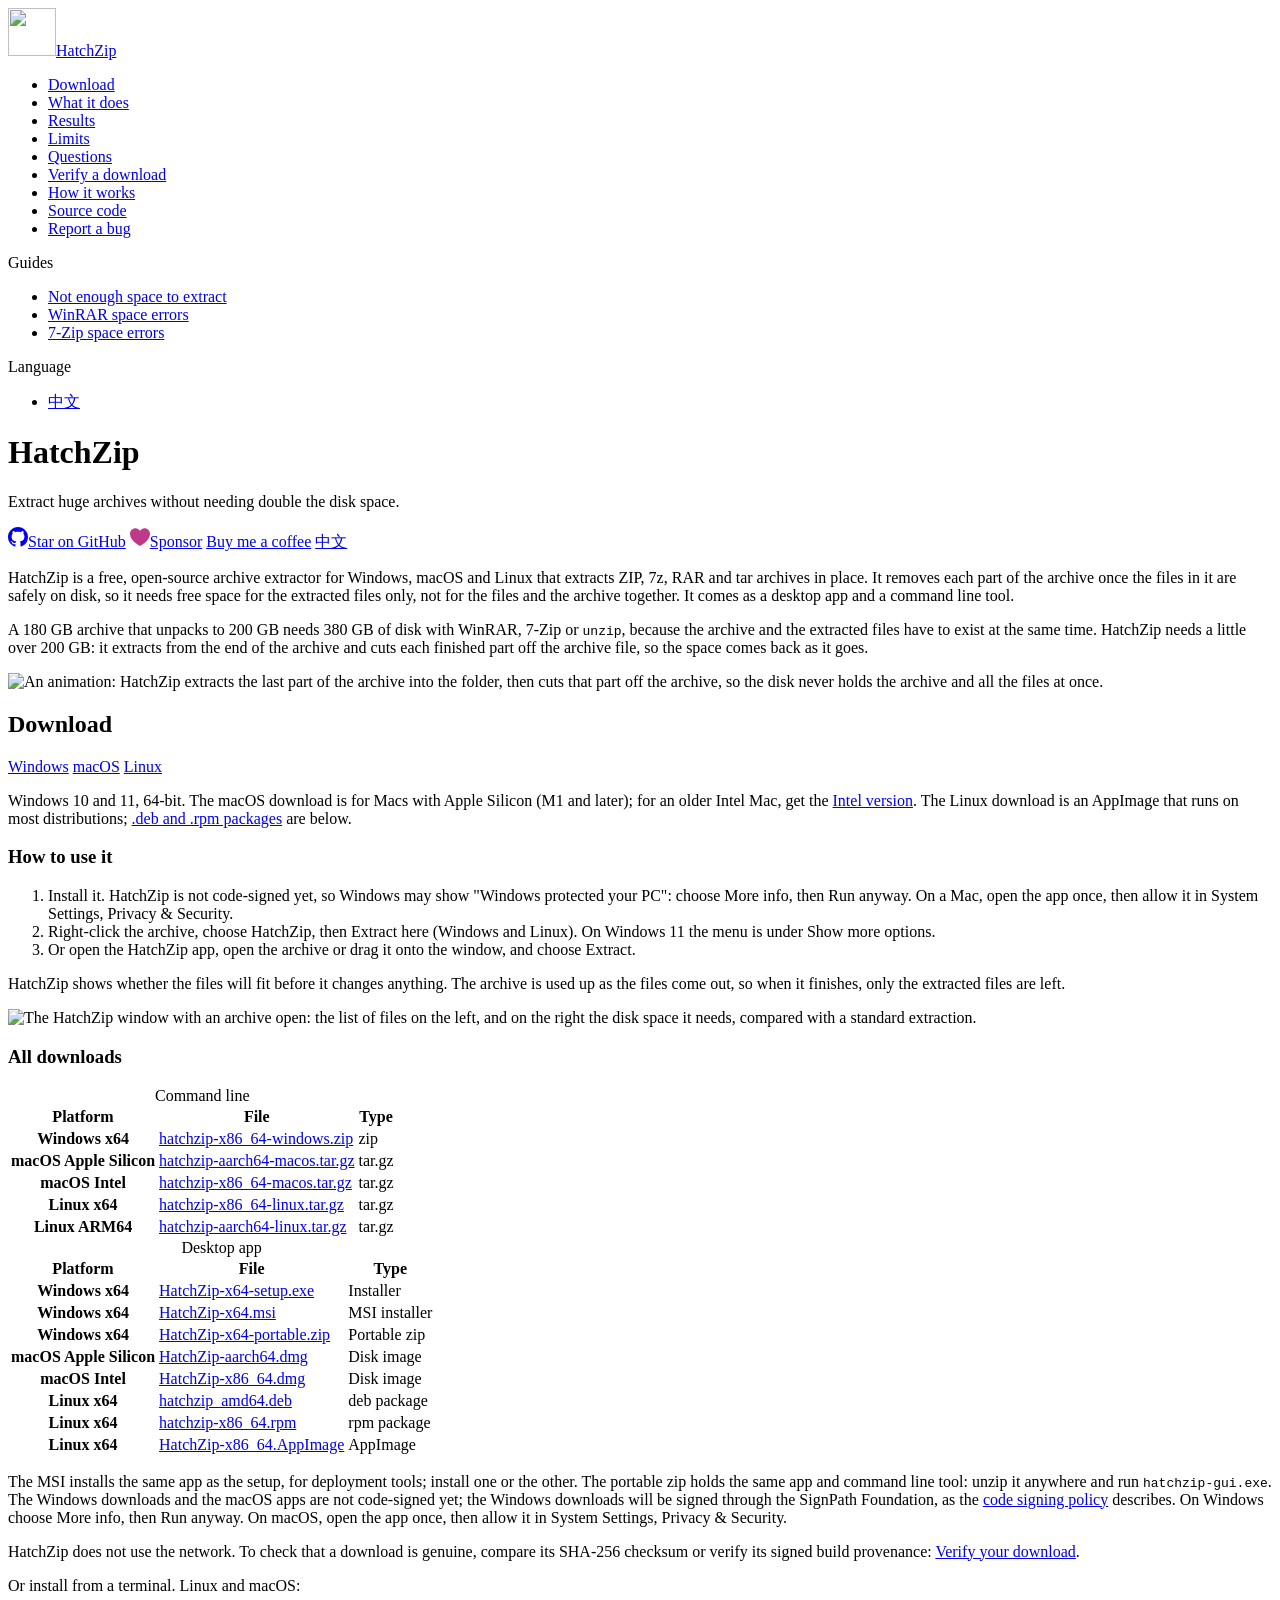
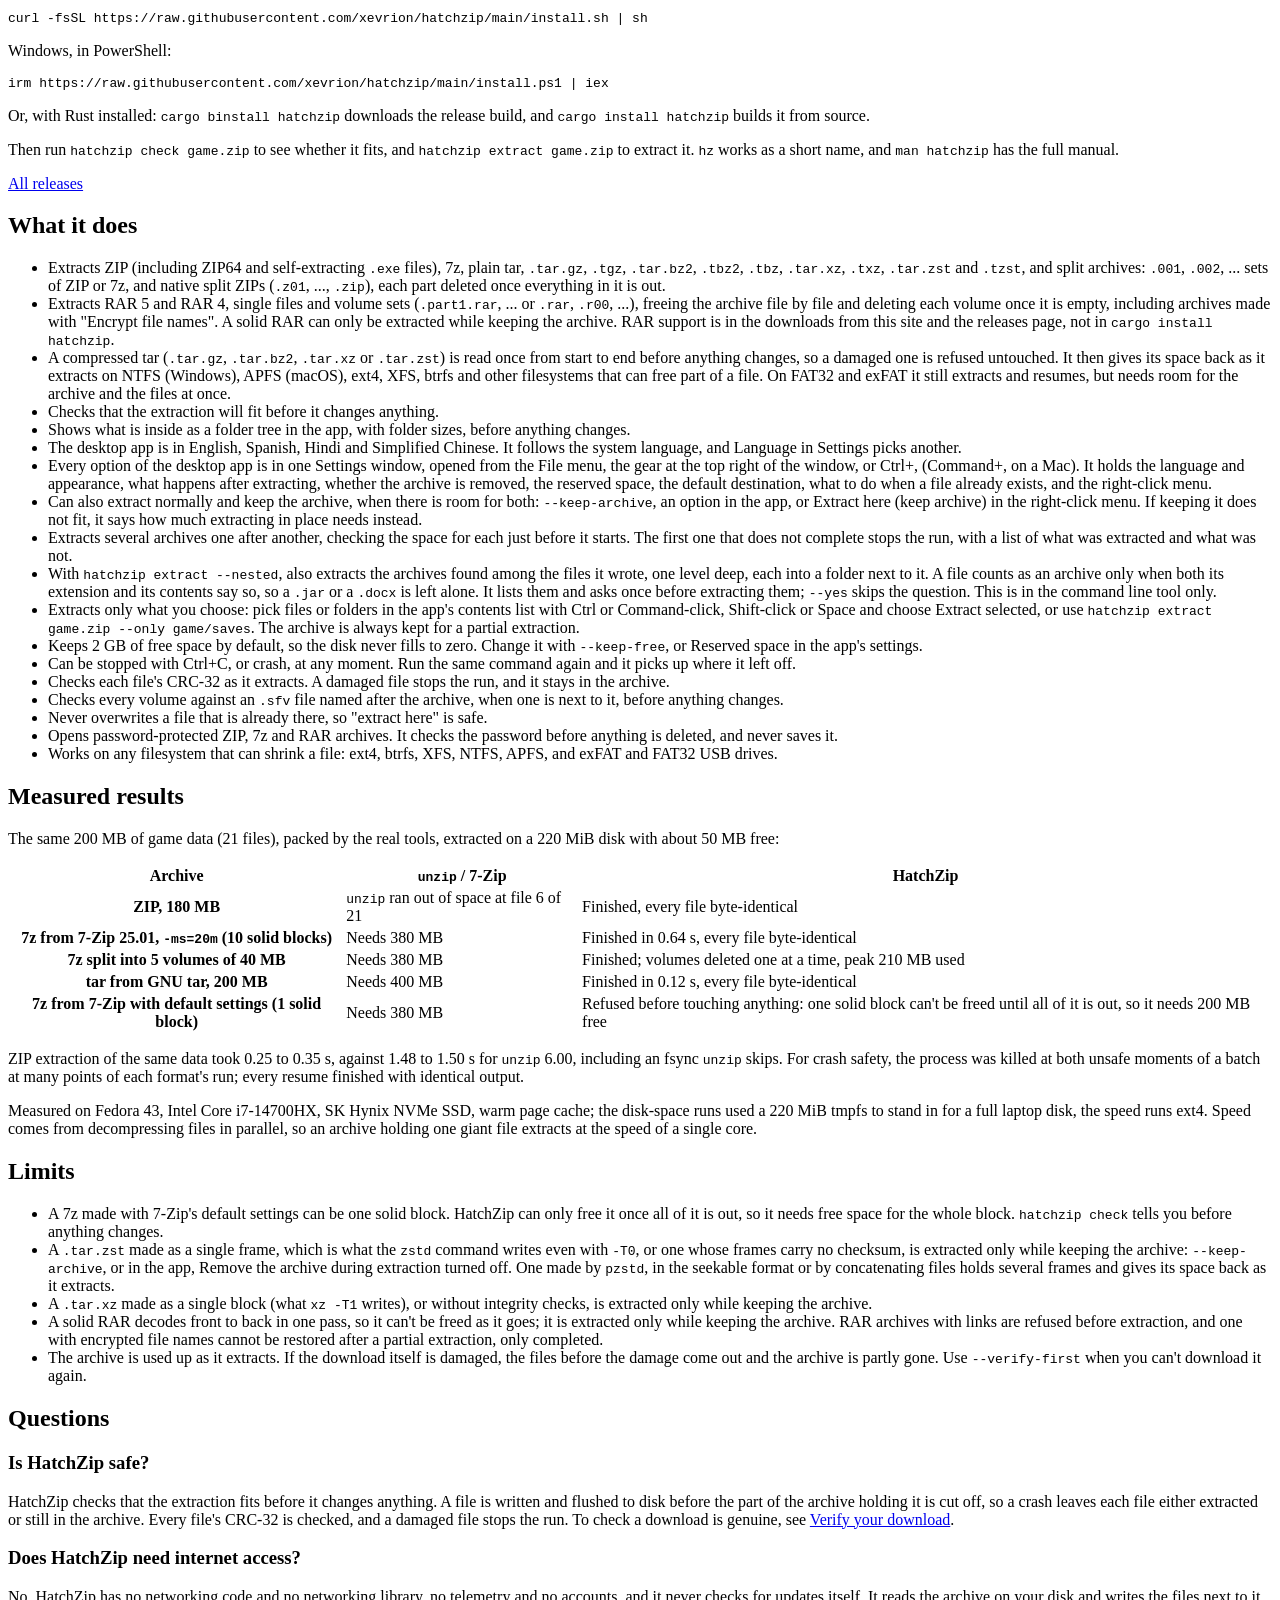
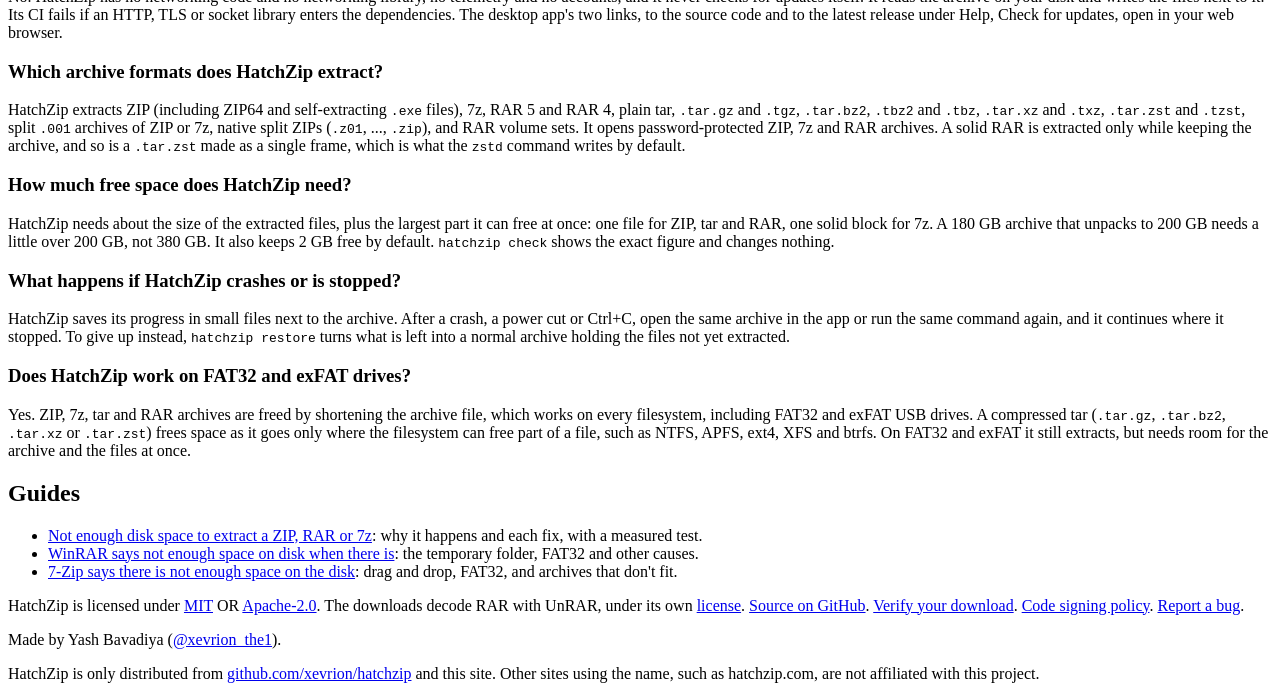
==== site/index.html @ 4d92c3b4 "Merge remote-tracking branch 'origin/main' into docs/site-0.1.11 # Conflicts: #	site/llms.txt #	site" ====
<!doctype html>
<html lang="en">
<head>
<meta charset="utf-8">
<meta name="viewport" content="width=device-width, initial-scale=1">
<meta http-equiv="Content-Security-Policy" content="default-src 'none'; script-src https://static.cloudflareinsights.com https://cloud.umami.is; connect-src https://cloudflareinsights.com https://cloud.umami.is https://gateway.umami.is https://api-gateway.umami.dev; style-src 'self'; img-src 'self'; base-uri 'none'; form-action 'none'">
<meta name="referrer" content="no-referrer">
<meta name="color-scheme" content="light dark">
<title>HatchZip: extract archives without double the disk space</title>
<meta name="description" content="HatchZip is a free, open-source extractor for ZIP, 7z, RAR and tar that works in place, so it needs free space for the files only, not the archive too.">
<link rel="canonical" href="https://hatchzip.dev/">
<link rel="alternate" hreflang="en" href="https://hatchzip.dev/">
<link rel="alternate" hreflang="zh-Hans" href="https://hatchzip.dev/zh.html">
<link rel="alternate" hreflang="x-default" href="https://hatchzip.dev/">
<link rel="me" href="https://github.com/xevrion">
<link rel="me" href="https://x.com/xevrion_the1">
<meta property="og:url" content="https://hatchzip.dev/">
<meta property="og:type" content="website">
<meta property="og:site_name" content="HatchZip">
<meta property="og:title" content="HatchZip: extract archives without double the disk space">
<meta property="og:description" content="A free, open-source archive extractor for Windows, macOS and Linux that extracts in place, so it needs free space for the files only.">
<meta property="og:image" content="https://hatchzip.dev/img/og.png">
<meta property="og:image:width" content="1200">
<meta property="og:image:height" content="630">
<meta property="og:image:alt" content="HatchZip: extract huge archives without double the disk space.">
<meta name="twitter:card" content="summary_large_image">
<link rel="alternate" type="text/plain" href="llms.txt" title="HatchZip for language models">
<script type="application/ld+json">
{"@context":"https://schema.org","@graph":[
{"@type":"WebSite","@id":"https://hatchzip.dev/#website","name":"HatchZip","alternateName":"hatchzip.dev","url":"https://hatchzip.dev/","inLanguage":"en"},
{"@type":"SoftwareApplication","@id":"https://hatchzip.dev/#software","name":"HatchZip","alternateName":"hatchzip","description":"A free, open-source archive extractor that extracts ZIP, 7z, RAR, tar and split archives in place, so it needs free space for the extracted files only, not for the files and the archive together.","applicationCategory":"UtilitiesApplication","applicationSubCategory":"Archive extractor","operatingSystem":"Windows 10, Windows 11, macOS, Linux","softwareVersion":"0.1.10","url":"https://hatchzip.dev/","downloadUrl":"https://github.com/xevrion/hatchzip/releases/latest","installUrl":"https://hatchzip.dev/#download","license":["https://github.com/xevrion/hatchzip/blob/main/LICENSE-MIT","https://github.com/xevrion/hatchzip/blob/main/LICENSE-APACHE"],"isAccessibleForFree":true,"offers":{"@type":"Offer","price":"0","priceCurrency":"USD"},"image":"https://hatchzip.dev/img/og.png","screenshot":"https://hatchzip.dev/img/app-light.png","author":{"@type":"Person","@id":"https://hatchzip.dev/#author","name":"Yash Bavadiya","url":"https://x.com/xevrion_the1","sameAs":["https://github.com/xevrion","https://x.com/xevrion_the1"]},"codeRepository":"https://github.com/xevrion/hatchzip","sameAs":["https://github.com/xevrion/hatchzip","https://crates.io/crates/hatchzip"]},
{"@type":"FAQPage","@id":"https://hatchzip.dev/#faq","mainEntity":[
{"@type":"Question","name":"Is HatchZip safe?","acceptedAnswer":{"@type":"Answer","text":"HatchZip checks that the extraction fits before it changes anything. A file is written and flushed to disk before the part of the archive holding it is cut off, so a crash leaves each file either extracted or still in the archive. Every file's CRC-32 is checked, and a damaged file stops the run. To check a download is genuine, see Verify your download."}},
{"@type":"Question","name":"Does HatchZip need internet access?","acceptedAnswer":{"@type":"Answer","text":"No. HatchZip has no networking code and no networking library, no telemetry and no accounts, and it never checks for updates itself. It reads the archive on your disk and writes the files next to it. Its CI fails if an HTTP, TLS or socket library enters the dependencies. The desktop app's two links, to the source code and to the latest release under Help, Check for updates, open in your web browser."}},
{"@type":"Question","name":"Which archive formats does HatchZip extract?","acceptedAnswer":{"@type":"Answer","text":"HatchZip extracts ZIP (including ZIP64 and self-extracting .exe files), 7z, RAR 5 and RAR 4, plain tar, .tar.gz and .tgz, .tar.bz2, .tbz2 and .tbz, .tar.xz and .txz, .tar.zst and .tzst, split .001 archives of ZIP or 7z, native split ZIPs (.z01, ..., .zip), and RAR volume sets. It opens password-protected ZIP, 7z and RAR archives. A solid RAR is extracted only while keeping the archive, and so is a .tar.zst made as a single frame, which is what the zstd command writes by default."}},
{"@type":"Question","name":"How much free space does HatchZip need?","acceptedAnswer":{"@type":"Answer","text":"HatchZip needs about the size of the extracted files, plus the largest part it can free at once: one file for ZIP, tar and RAR, one solid block for 7z. A 180 GB archive that unpacks to 200 GB needs a little over 200 GB, not 380 GB. It also keeps 2 GB free by default. hatchzip check shows the exact figure and changes nothing."}},
{"@type":"Question","name":"What happens if HatchZip crashes or is stopped?","acceptedAnswer":{"@type":"Answer","text":"HatchZip saves its progress in small files next to the archive. After a crash, a power cut or Ctrl+C, open the same archive in the app or run the same command again, and it continues where it stopped. To give up instead, hatchzip restore turns what is left into a normal archive holding the files not yet extracted."}},
{"@type":"Question","name":"Does HatchZip work on FAT32 and exFAT drives?","acceptedAnswer":{"@type":"Answer","text":"Yes. ZIP, 7z, tar and RAR archives are freed by shortening the archive file, which works on every filesystem, including FAT32 and exFAT USB drives. A compressed tar (.tar.gz, .tar.bz2, .tar.xz or .tar.zst) frees space as it goes only where the filesystem can free part of a file, such as NTFS, APFS, ext4, XFS and btrfs. On FAT32 and exFAT it still extracts, but needs room for the archive and the files at once."}}
]}
]}
</script>
<link rel="icon" href="favicon.svg" type="image/svg+xml">
<link rel="stylesheet" href="style.css?v=6">
</head>
<body>
<div class="page">
<aside class="side">
<a class="brand" href="./"><img src="favicon.svg" alt="" width="48" height="48"><span>HatchZip</span></a>
<nav aria-label="On this page">
<ul>
<li><a href="#download">Download</a></li>
<li><a href="#features">What it does</a></li>
<li><a href="#results">Results</a></li>
<li><a href="#limits">Limits</a></li>
<li><a href="#faq">Questions</a></li>
<li><a href="verify.html">Verify a download</a></li>
<li><a href="https://github.com/xevrion/hatchzip/blob/main/docs/how-it-works.md">How it works</a></li>
<li><a href="https://github.com/xevrion/hatchzip">Source code</a></li>
<li><a href="https://github.com/xevrion/hatchzip/issues">Report a bug</a></li>
</ul>
<p class="label">Guides</p>
<ul>
<li><a href="not-enough-space-to-extract.html">Not enough space to extract</a></li>
<li><a href="winrar-not-enough-space.html">WinRAR space errors</a></li>
<li><a href="7zip-not-enough-space.html">7-Zip space errors</a></li>
</ul>
<p class="label">Language</p>
<ul>
<li><a href="zh.html" lang="zh-Hans" hreflang="zh-Hans">中文</a></li>
</ul>
</nav>
</aside>

<div class="content">
<header class="top">
<div>
<h1>HatchZip</h1>
<p class="lead">Extract huge archives without needing double the disk space.</p>
</div>
<div class="links">
<a class="gh" href="https://github.com/xevrion/hatchzip"><svg viewBox="0 0 16 16" width="20" height="20" aria-hidden="true"><path fill="currentColor" d="M8 0C3.58 0 0 3.58 0 8c0 3.54 2.29 6.53 5.47 7.59.4.07.55-.17.55-.38 0-.19-.01-.82-.01-1.49-2.01.37-2.53-.49-2.69-.94-.09-.23-.48-.94-.82-1.13-.28-.15-.68-.52-.01-.53.63-.01 1.08.58 1.23.82.72 1.21 1.87.87 2.33.66.07-.52.28-.87.51-1.07-1.78-.2-3.64-.89-3.64-3.95 0-.87.31-1.59.82-2.15-.08-.2-.36-1.02.08-2.12 0 0 .67-.21 2.2.82.64-.18 1.32-.27 2-.27.68 0 1.36.09 2 .27 1.53-1.04 2.2-.82 2.2-.82.44 1.1.16 1.92.08 2.12.51.56.82 1.27.82 2.15 0 3.07-1.87 3.75-3.65 3.95.29.25.54.73.54 1.48 0 1.07-.01 1.93-.01 2.2 0 .21.15.46.55.38A8.013 8.013 0 0016 8c0-4.42-3.58-8-8-8z"/></svg><span>Star on GitHub</span></a>
<a class="gh" href="sponsor.html"><svg viewBox="0 0 16 16" width="20" height="20" aria-hidden="true"><path fill="#bf3989" d="M7.655 14.916v-.001h-.002l-.006-.003-.018-.01a22.066 22.066 0 0 1-3.744-2.584C2.045 10.731 0 8.35 0 5.5 0 2.836 2.086 1 4.25 1 5.797 1 7.153 1.802 8 3.02 8.847 1.802 10.203 1 11.75 1 13.914 1 16 2.836 16 5.5c0 2.85-2.044 5.231-3.886 6.818a22.094 22.094 0 0 1-3.433 2.414 7.152 7.152 0 0 1-.31.17l-.018.01-.008.004a.75.75 0 0 1-.69 0Z"/></svg><span>Sponsor</span></a>
<a class="gh" href="https://buymeacoffee.com/xevrion"><span>Buy me a coffee</span></a>
<a class="gh" href="zh.html" lang="zh-Hans" hreflang="zh-Hans"><span>中文</span></a>
</div>
</header>
<main>
<p>HatchZip is a free, open-source archive extractor for Windows, macOS and Linux that extracts ZIP, 7z, RAR and tar archives in place. It removes each part of the archive once the files in it are safely on disk, so it needs free space for the extracted files only, not for the files and the archive together. It comes as a desktop app and a command line tool.</p>
<p>A 180 GB archive that unpacks to 200 GB needs 380 GB of disk with WinRAR, 7-Zip or <code>unzip</code>, because the archive and the extracted files have to exist at the same time. HatchZip needs a little over 200 GB: it extracts from the end of the archive and cuts each finished part off the archive file, so the space comes back as it goes.</p>
<img class="shot" src="img/how.webp" width="960" height="540" alt="An animation: HatchZip extracts the last part of the archive into the folder, then cuts that part off the archive, so the disk never holds the archive and all the files at once.">

<section aria-labelledby="download">
<h2 id="download">Download</h2>
<p class="gets">
<a class="get" href="https://github.com/xevrion/hatchzip/releases/latest/download/HatchZip-x64-setup.exe">Windows</a>
<a class="get" href="https://github.com/xevrion/hatchzip/releases/latest/download/HatchZip-aarch64.dmg">macOS</a>
<a class="get" href="https://github.com/xevrion/hatchzip/releases/latest/download/HatchZip-x86_64.AppImage">Linux</a>
</p>
<p class="note">Windows 10 and 11, 64-bit. The macOS download is for Macs with Apple Silicon (M1 and later); for an older Intel Mac, get the <a href="https://github.com/xevrion/hatchzip/releases/latest/download/HatchZip-x86_64.dmg">Intel version</a>. The Linux download is an AppImage that runs on most distributions; <a href="#all-downloads">.deb and .rpm packages</a> are below.</p>

<h3>How to use it</h3>
<ol>
<li>Install it. HatchZip is not code-signed yet, so Windows may show "Windows protected your PC": choose More info, then Run anyway. On a Mac, open the app once, then allow it in System Settings, Privacy &amp; Security.</li>
<li>Right-click the archive, choose HatchZip, then Extract here (Windows and Linux). On Windows 11 the menu is under Show more options.</li>
<li>Or open the HatchZip app, open the archive or drag it onto the window, and choose Extract.</li>
</ol>
<p>HatchZip shows whether the files will fit before it changes anything. The archive is used up as the files come out, so when it finishes, only the extracted files are left.</p>
<picture>
<source srcset="img/app-dark.png" media="(prefers-color-scheme: dark)">
<img class="shot" src="img/app-light.png" width="980" height="660" alt="The HatchZip window with an archive open: the list of files on the left, and on the right the disk space it needs, compared with a standard extraction.">
</picture>

<h3 id="all-downloads">All downloads</h3>
<table class="stack">
<caption>Command line</caption>
<thead>
<tr><th scope="col">Platform</th><th scope="col">File</th><th scope="col">Type</th></tr>
</thead>
<tbody>
<tr><th scope="row">Windows x64</th><td data-label="File"><a href="https://github.com/xevrion/hatchzip/releases/latest/download/hatchzip-x86_64-windows.zip">hatchzip-x86_64-windows.zip</a></td><td data-label="Type">zip</td></tr>
<tr><th scope="row">macOS Apple Silicon</th><td data-label="File"><a href="https://github.com/xevrion/hatchzip/releases/latest/download/hatchzip-aarch64-macos.tar.gz">hatchzip-aarch64-macos.tar.gz</a></td><td data-label="Type">tar.gz</td></tr>
<tr><th scope="row">macOS Intel</th><td data-label="File"><a href="https://github.com/xevrion/hatchzip/releases/latest/download/hatchzip-x86_64-macos.tar.gz">hatchzip-x86_64-macos.tar.gz</a></td><td data-label="Type">tar.gz</td></tr>
<tr><th scope="row">Linux x64</th><td data-label="File"><a href="https://github.com/xevrion/hatchzip/releases/latest/download/hatchzip-x86_64-linux.tar.gz">hatchzip-x86_64-linux.tar.gz</a></td><td data-label="Type">tar.gz</td></tr>
<tr><th scope="row">Linux ARM64</th><td data-label="File"><a href="https://github.com/xevrion/hatchzip/releases/latest/download/hatchzip-aarch64-linux.tar.gz">hatchzip-aarch64-linux.tar.gz</a></td><td data-label="Type">tar.gz</td></tr>
</tbody>
</table>

<table class="stack">
<caption>Desktop app</caption>
<thead>
<tr><th scope="col">Platform</th><th scope="col">File</th><th scope="col">Type</th></tr>
</thead>
<tbody>
<tr><th scope="row">Windows x64</th><td data-label="File"><a href="https://github.com/xevrion/hatchzip/releases/latest/download/HatchZip-x64-setup.exe">HatchZip-x64-setup.exe</a></td><td data-label="Type">Installer</td></tr>
<tr><th scope="row">Windows x64</th><td data-label="File"><a href="https://github.com/xevrion/hatchzip/releases/latest/download/HatchZip-x64.msi">HatchZip-x64.msi</a></td><td data-label="Type">MSI installer</td></tr>
<tr><th scope="row">Windows x64</th><td data-label="File"><a href="https://github.com/xevrion/hatchzip/releases/latest/download/HatchZip-x64-portable.zip">HatchZip-x64-portable.zip</a></td><td data-label="Type">Portable zip</td></tr>
<tr><th scope="row">macOS Apple Silicon</th><td data-label="File"><a href="https://github.com/xevrion/hatchzip/releases/latest/download/HatchZip-aarch64.dmg">HatchZip-aarch64.dmg</a></td><td data-label="Type">Disk image</td></tr>
<tr><th scope="row">macOS Intel</th><td data-label="File"><a href="https://github.com/xevrion/hatchzip/releases/latest/download/HatchZip-x86_64.dmg">HatchZip-x86_64.dmg</a></td><td data-label="Type">Disk image</td></tr>
<tr><th scope="row">Linux x64</th><td data-label="File"><a href="https://github.com/xevrion/hatchzip/releases/latest/download/hatchzip_amd64.deb">hatchzip_amd64.deb</a></td><td data-label="Type">deb package</td></tr>
<tr><th scope="row">Linux x64</th><td data-label="File"><a href="https://github.com/xevrion/hatchzip/releases/latest/download/hatchzip-x86_64.rpm">hatchzip-x86_64.rpm</a></td><td data-label="Type">rpm package</td></tr>
<tr><th scope="row">Linux x64</th><td data-label="File"><a href="https://github.com/xevrion/hatchzip/releases/latest/download/HatchZip-x86_64.AppImage">HatchZip-x86_64.AppImage</a></td><td data-label="Type">AppImage</td></tr>
</tbody>
</table>
<p class="note">The MSI installs the same app as the setup, for deployment tools; install one or the other. The portable zip holds the same app and command line tool: unzip it anywhere and run <code>hatchzip-gui.exe</code>. The Windows downloads and the macOS apps are not code-signed yet; the Windows downloads will be signed through the SignPath Foundation, as the <a href="code-signing.html">code signing policy</a> describes. On Windows choose More info, then Run anyway. On macOS, open the app once, then allow it in System Settings, Privacy &amp; Security.</p>
<p>HatchZip does not use the network. To check that a download is genuine, compare its SHA-256 checksum or verify its signed build provenance: <a href="verify.html">Verify your download</a>.</p>

<p>Or install from a terminal. Linux and macOS:</p>
<pre><code>curl -fsSL https://raw.githubusercontent.com/xevrion/hatchzip/main/install.sh | sh</code></pre>
<p>Windows, in PowerShell:</p>
<pre><code>irm https://raw.githubusercontent.com/xevrion/hatchzip/main/install.ps1 | iex</code></pre>
<p>Or, with Rust installed: <code>cargo binstall hatchzip</code> downloads the release build, and <code>cargo install hatchzip</code> builds it from source.</p>
<p>Then run <code>hatchzip check game.zip</code> to see whether it fits, and <code>hatchzip extract game.zip</code> to extract it. <code>hz</code> works as a short name, and <code>man hatchzip</code> has the full manual.</p>
<p><a href="https://github.com/xevrion/hatchzip/releases">All releases</a></p>
</section>

<section aria-labelledby="features">
<h2 id="features">What it does</h2>
<ul>
<li>Extracts ZIP (including ZIP64 and self-extracting <code>.exe</code> files), 7z, plain tar, <code>.tar.gz</code>, <code>.tgz</code>, <code>.tar.bz2</code>, <code>.tbz2</code>, <code>.tbz</code>, <code>.tar.xz</code>, <code>.txz</code>, <code>.tar.zst</code> and <code>.tzst</code>, and split archives: <code>.001</code>, <code>.002</code>, ... sets of ZIP or 7z, and native split ZIPs (<code>.z01</code>, ..., <code>.zip</code>), each part deleted once everything in it is out.</li>
<li>Extracts RAR 5 and RAR 4, single files and volume sets (<code>.part1.rar</code>, ... or <code>.rar</code>, <code>.r00</code>, ...), freeing the archive file by file and deleting each volume once it is empty, including archives made with "Encrypt file names". A solid RAR can only be extracted while keeping the archive. RAR support is in the downloads from this site and the releases page, not in <code>cargo install hatchzip</code>.</li>
<li>A compressed tar (<code>.tar.gz</code>, <code>.tar.bz2</code>, <code>.tar.xz</code> or <code>.tar.zst</code>) is read once from start to end before anything changes, so a damaged one is refused untouched. It then gives its space back as it extracts on NTFS (Windows), APFS (macOS), ext4, XFS, btrfs and other filesystems that can free part of a file. On FAT32 and exFAT it still extracts and resumes, but needs room for the archive and the files at once.</li>
<li>Checks that the extraction will fit before it changes anything.</li>
<li>Shows what is inside as a folder tree in the app, with folder sizes, before anything changes.</li>
<li>The desktop app is in English, Spanish, Hindi and Simplified Chinese. It follows the system language, and Language in Settings picks another.</li>
<li>Every option of the desktop app is in one Settings window, opened from the File menu, the gear at the top right of the window, or Ctrl+, (Command+, on a Mac). It holds the language and appearance, what happens after extracting, whether the archive is removed, the reserved space, the default destination, what to do when a file already exists, and the right-click menu.</li>
<li>Can also extract normally and keep the archive, when there is room for both: <code>--keep-archive</code>, an option in the app, or Extract here (keep archive) in the right-click menu. If keeping it does not fit, it says how much extracting in place needs instead.</li>
<li>Extracts several archives one after another, checking the space for each just before it starts. The first one that does not complete stops the run, with a list of what was extracted and what was not.</li>
<li>With <code>hatchzip extract --nested</code>, also extracts the archives found among the files it wrote, one level deep, each into a folder next to it. A file counts as an archive only when both its extension and its contents say so, so a <code>.jar</code> or a <code>.docx</code> is left alone. It lists them and asks once before extracting them; <code>--yes</code> skips the question. This is in the command line tool only.</li>
<li>Extracts only what you choose: pick files or folders in the app's contents list with Ctrl or Command-click, Shift-click or Space and choose Extract selected, or use <code>hatchzip extract game.zip --only game/saves</code>. The archive is always kept for a partial extraction.</li>
<li>Keeps 2 GB of free space by default, so the disk never fills to zero. Change it with <code>--keep-free</code>, or Reserved space in the app's settings.</li>
<li>Can be stopped with Ctrl+C, or crash, at any moment. Run the same command again and it picks up where it left off.</li>
<li>Checks each file's CRC-32 as it extracts. A damaged file stops the run, and it stays in the archive.</li>
<li>Checks every volume against an <code>.sfv</code> file named after the archive, when one is next to it, before anything changes.</li>
<li>Never overwrites a file that is already there, so "extract here" is safe.</li>
<li>Opens password-protected ZIP, 7z and RAR archives. It checks the password before anything is deleted, and never saves it.</li>
<li>Works on any filesystem that can shrink a file: ext4, btrfs, XFS, NTFS, APFS, and exFAT and FAT32 USB drives.</li>
</ul>
</section>

<section aria-labelledby="results">
<h2 id="results">Measured results</h2>
<p>The same 200 MB of game data (21 files), packed by the real tools, extracted on a 220 MiB disk with about 50 MB free:</p>
<table class="stack">
<thead>
<tr><th scope="col">Archive</th><th scope="col"><code>unzip</code> / <span class="nw">7-Zip</span></th><th scope="col">HatchZip</th></tr>
</thead>
<tbody>
<tr><th scope="row">ZIP, 180 MB</th><td data-label="unzip / 7-Zip"><code>unzip</code> ran out of space at file 6 of 21</td><td data-label="HatchZip">Finished, every file byte-identical</td></tr>
<tr><th scope="row">7z from <span class="nw">7-Zip</span> 25.01, <code>-ms=20m</code> (10 solid blocks)</th><td data-label="unzip / 7-Zip">Needs 380 MB</td><td data-label="HatchZip">Finished in 0.64 s, every file byte-identical</td></tr>
<tr><th scope="row">7z split into 5 volumes of 40 MB</th><td data-label="unzip / 7-Zip">Needs 380 MB</td><td data-label="HatchZip">Finished; volumes deleted one at a time, peak 210 MB used</td></tr>
<tr><th scope="row">tar from GNU tar, 200 MB</th><td data-label="unzip / 7-Zip">Needs 400 MB</td><td data-label="HatchZip">Finished in 0.12 s, every file byte-identical</td></tr>
<tr><th scope="row">7z from <span class="nw">7-Zip</span> with default settings (1 solid block)</th><td data-label="unzip / 7-Zip">Needs 380 MB</td><td data-label="HatchZip">Refused before touching anything: one solid block can't be freed until all of it is out, so it needs 200 MB free</td></tr>
</tbody>
</table>
<p>ZIP extraction of the same data took 0.25 to 0.35 s, against 1.48 to 1.50 s for <code>unzip</code> 6.00, including an fsync <code>unzip</code> skips. For crash safety, the process was killed at both unsafe moments of a batch at many points of each format's run; every resume finished with identical output.</p>
<p class="note">Measured on Fedora 43, Intel Core i7-14700HX, SK Hynix NVMe SSD, warm page cache; the disk-space runs used a 220 MiB tmpfs to stand in for a full laptop disk, the speed runs ext4. Speed comes from decompressing files in parallel, so an archive holding one giant file extracts at the speed of a single core.</p>
</section>

<section aria-labelledby="limits">
<h2 id="limits">Limits</h2>
<ul>
<li>A 7z made with 7-Zip's default settings can be one solid block. HatchZip can only free it once all of it is out, so it needs free space for the whole block. <code>hatchzip check</code> tells you before anything changes.</li>
<li>A <code>.tar.zst</code> made as a single frame, which is what the <code>zstd</code> command writes even with <code>-T0</code>, or one whose frames carry no checksum, is extracted only while keeping the archive: <code>--keep-archive</code>, or in the app, Remove the archive during extraction turned off. One made by <code>pzstd</code>, in the seekable format or by concatenating files holds several frames and gives its space back as it extracts.</li>
<li>A <code>.tar.xz</code> made as a single block (what <code>xz -T1</code> writes), or without integrity checks, is extracted only while keeping the archive.</li>
<li>A solid RAR decodes front to back in one pass, so it can't be freed as it goes; it is extracted only while keeping the archive. RAR archives with links are refused before extraction, and one with encrypted file names cannot be restored after a partial extraction, only completed.</li>
<li>The archive is used up as it extracts. If the download itself is damaged, the files before the damage come out and the archive is partly gone. Use <code>--verify-first</code> when you can't download it again.</li>
</ul>
</section>

<section aria-labelledby="faq">
<h2 id="faq">Questions</h2>
<h3>Is HatchZip safe?</h3>
<p>HatchZip checks that the extraction fits before it changes anything. A file is written and flushed to disk before the part of the archive holding it is cut off, so a crash leaves each file either extracted or still in the archive. Every file's CRC-32 is checked, and a damaged file stops the run. To check a download is genuine, see <a href="verify.html">Verify your download</a>.</p>
<h3>Does HatchZip need internet access?</h3>
<p>No. HatchZip has no networking code and no networking library, no telemetry and no accounts, and it never checks for updates itself. It reads the archive on your disk and writes the files next to it. Its CI fails if an HTTP, TLS or socket library enters the dependencies. The desktop app's two links, to the source code and to the latest release under Help, Check for updates, open in your web browser.</p>
<h3>Which archive formats does HatchZip extract?</h3>
<p>HatchZip extracts ZIP (including ZIP64 and self-extracting <code>.exe</code> files), 7z, RAR 5 and RAR 4, plain tar, <code>.tar.gz</code> and <code>.tgz</code>, <code>.tar.bz2</code>, <code>.tbz2</code> and <code>.tbz</code>, <code>.tar.xz</code> and <code>.txz</code>, <code>.tar.zst</code> and <code>.tzst</code>, split <code>.001</code> archives of ZIP or 7z, native split ZIPs (<code>.z01</code>, ..., <code>.zip</code>), and RAR volume sets. It opens password-protected ZIP, 7z and RAR archives. A solid RAR is extracted only while keeping the archive, and so is a <code>.tar.zst</code> made as a single frame, which is what the <code>zstd</code> command writes by default.</p>
<h3>How much free space does HatchZip need?</h3>
<p>HatchZip needs about the size of the extracted files, plus the largest part it can free at once: one file for ZIP, tar and RAR, one solid block for 7z. A 180 GB archive that unpacks to 200 GB needs a little over 200 GB, not 380 GB. It also keeps 2 GB free by default. <code>hatchzip check</code> shows the exact figure and changes nothing.</p>
<h3>What happens if HatchZip crashes or is stopped?</h3>
<p>HatchZip saves its progress in small files next to the archive. After a crash, a power cut or Ctrl+C, open the same archive in the app or run the same command again, and it continues where it stopped. To give up instead, <code>hatchzip restore</code> turns what is left into a normal archive holding the files not yet extracted.</p>
<h3>Does HatchZip work on FAT32 and exFAT drives?</h3>
<p>Yes. ZIP, 7z, tar and RAR archives are freed by shortening the archive file, which works on every filesystem, including FAT32 and exFAT USB drives. A compressed tar (<code>.tar.gz</code>, <code>.tar.bz2</code>, <code>.tar.xz</code> or <code>.tar.zst</code>) frees space as it goes only where the filesystem can free part of a file, such as NTFS, APFS, ext4, XFS and btrfs. On FAT32 and exFAT it still extracts, but needs room for the archive and the files at once.</p>
</section>

<section aria-labelledby="guides">
<h2 id="guides">Guides</h2>
<ul>
<li><a href="not-enough-space-to-extract.html">Not enough disk space to extract a ZIP, RAR or 7z</a>: why it happens and each fix, with a measured test.</li>
<li><a href="winrar-not-enough-space.html">WinRAR says not enough space on disk when there is</a>: the temporary folder, FAT32 and other causes.</li>
<li><a href="7zip-not-enough-space.html">7-Zip says there is not enough space on the disk</a>: drag and drop, FAT32, and archives that don't fit.</li>
</ul>
</section>
</main>

<footer>
<p>HatchZip is licensed under <a href="https://github.com/xevrion/hatchzip/blob/main/LICENSE-MIT">MIT</a> OR <a href="https://github.com/xevrion/hatchzip/blob/main/LICENSE-APACHE">Apache-2.0</a>. The downloads decode RAR with UnRAR, under its own <a href="https://github.com/xevrion/hatchzip/blob/main/LICENSE-UNRAR">license</a>. <a href="https://github.com/xevrion/hatchzip">Source on GitHub</a>. <a href="verify.html">Verify your download</a>. <a href="code-signing.html">Code signing policy</a>. <a href="https://github.com/xevrion/hatchzip/issues">Report a bug</a>.</p>
<p>Made by Yash Bavadiya (<a href="https://x.com/xevrion_the1">@xevrion_the1</a>).</p>
<p>HatchZip is only distributed from <a href="https://github.com/xevrion/hatchzip/releases">github.com/xevrion/hatchzip</a> and this site. Other sites using the name, such as hatchzip.com, are not affiliated with this project.</p>
</footer>
</div>
</div>
<script type="module" src="https://static.cloudflareinsights.com/beacon.min.js" data-cf-beacon='{"token": "65b9369f91c942498d33c347e9710538"}'></script>
<script defer src="https://cloud.umami.is/script.js" data-website-id="dfefc9c5-aa3b-42fa-9074-391ccd0b23af"></script>
</body>
</html>
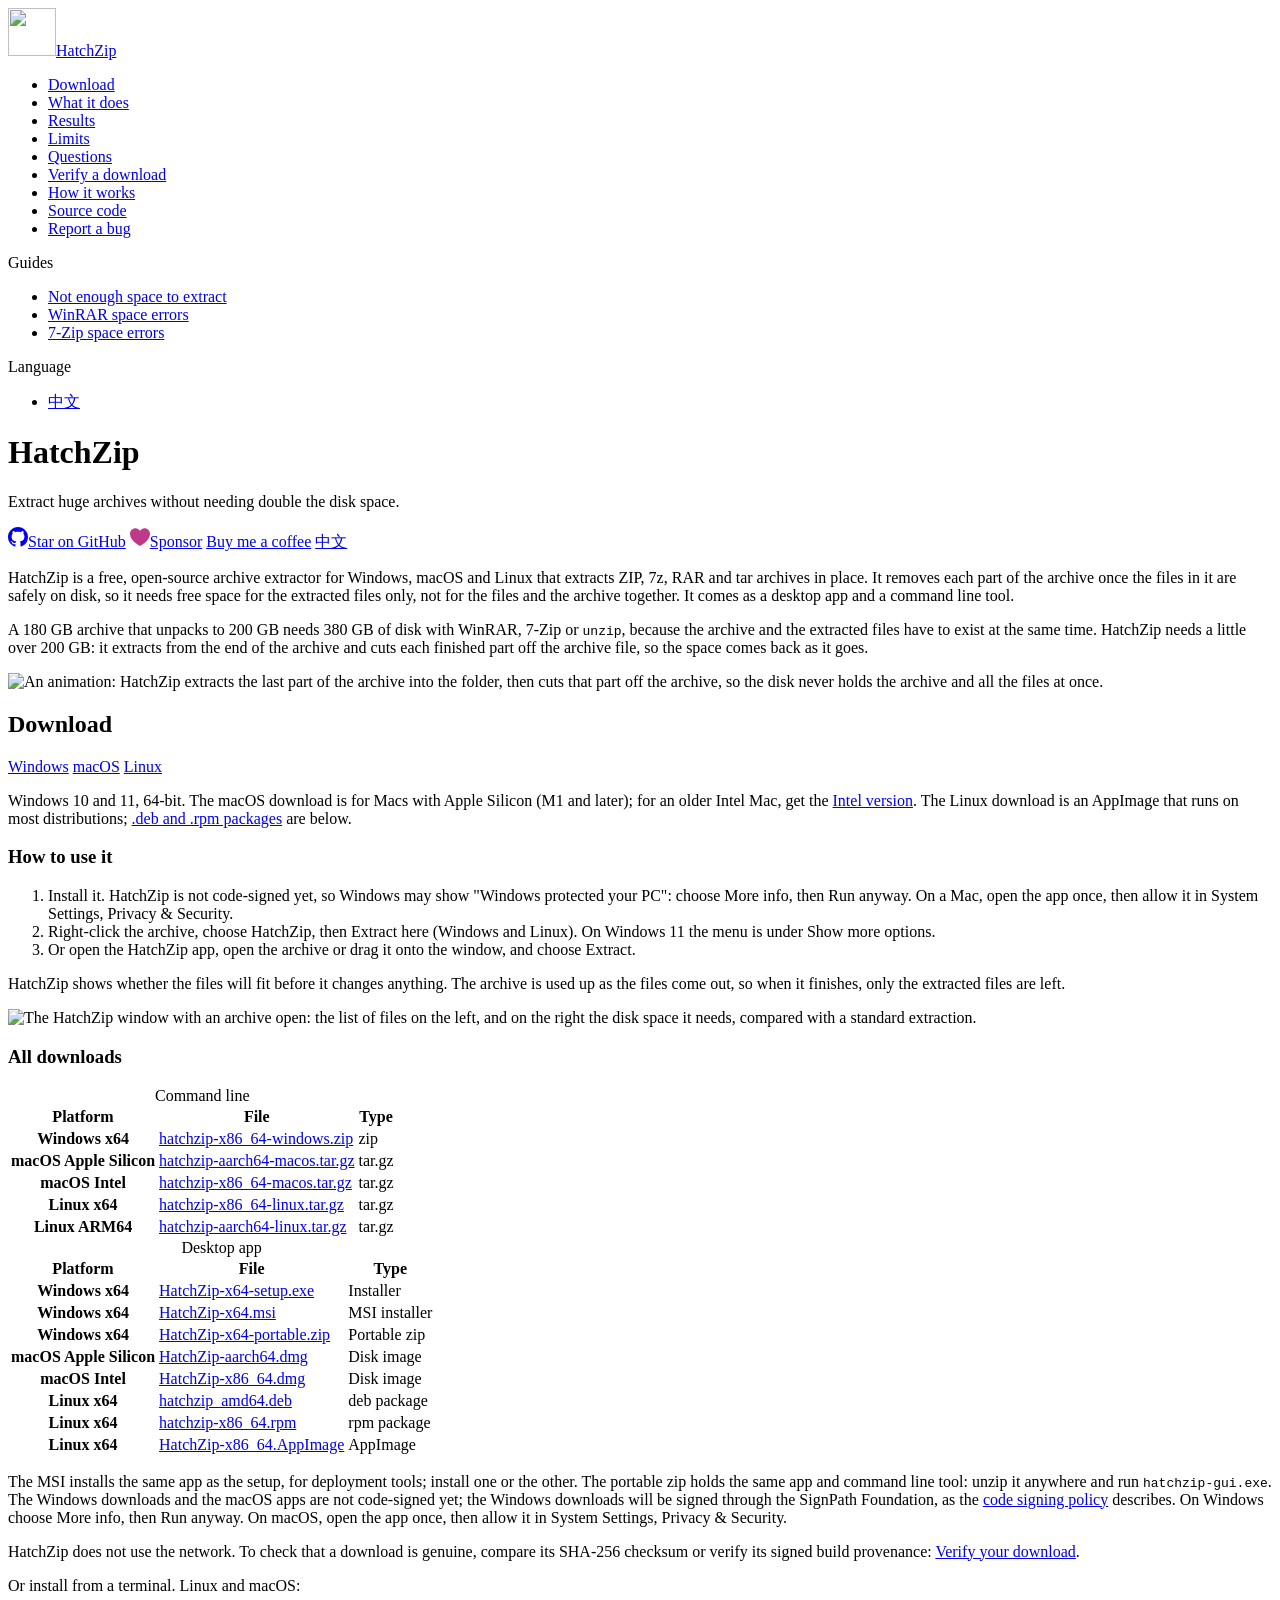
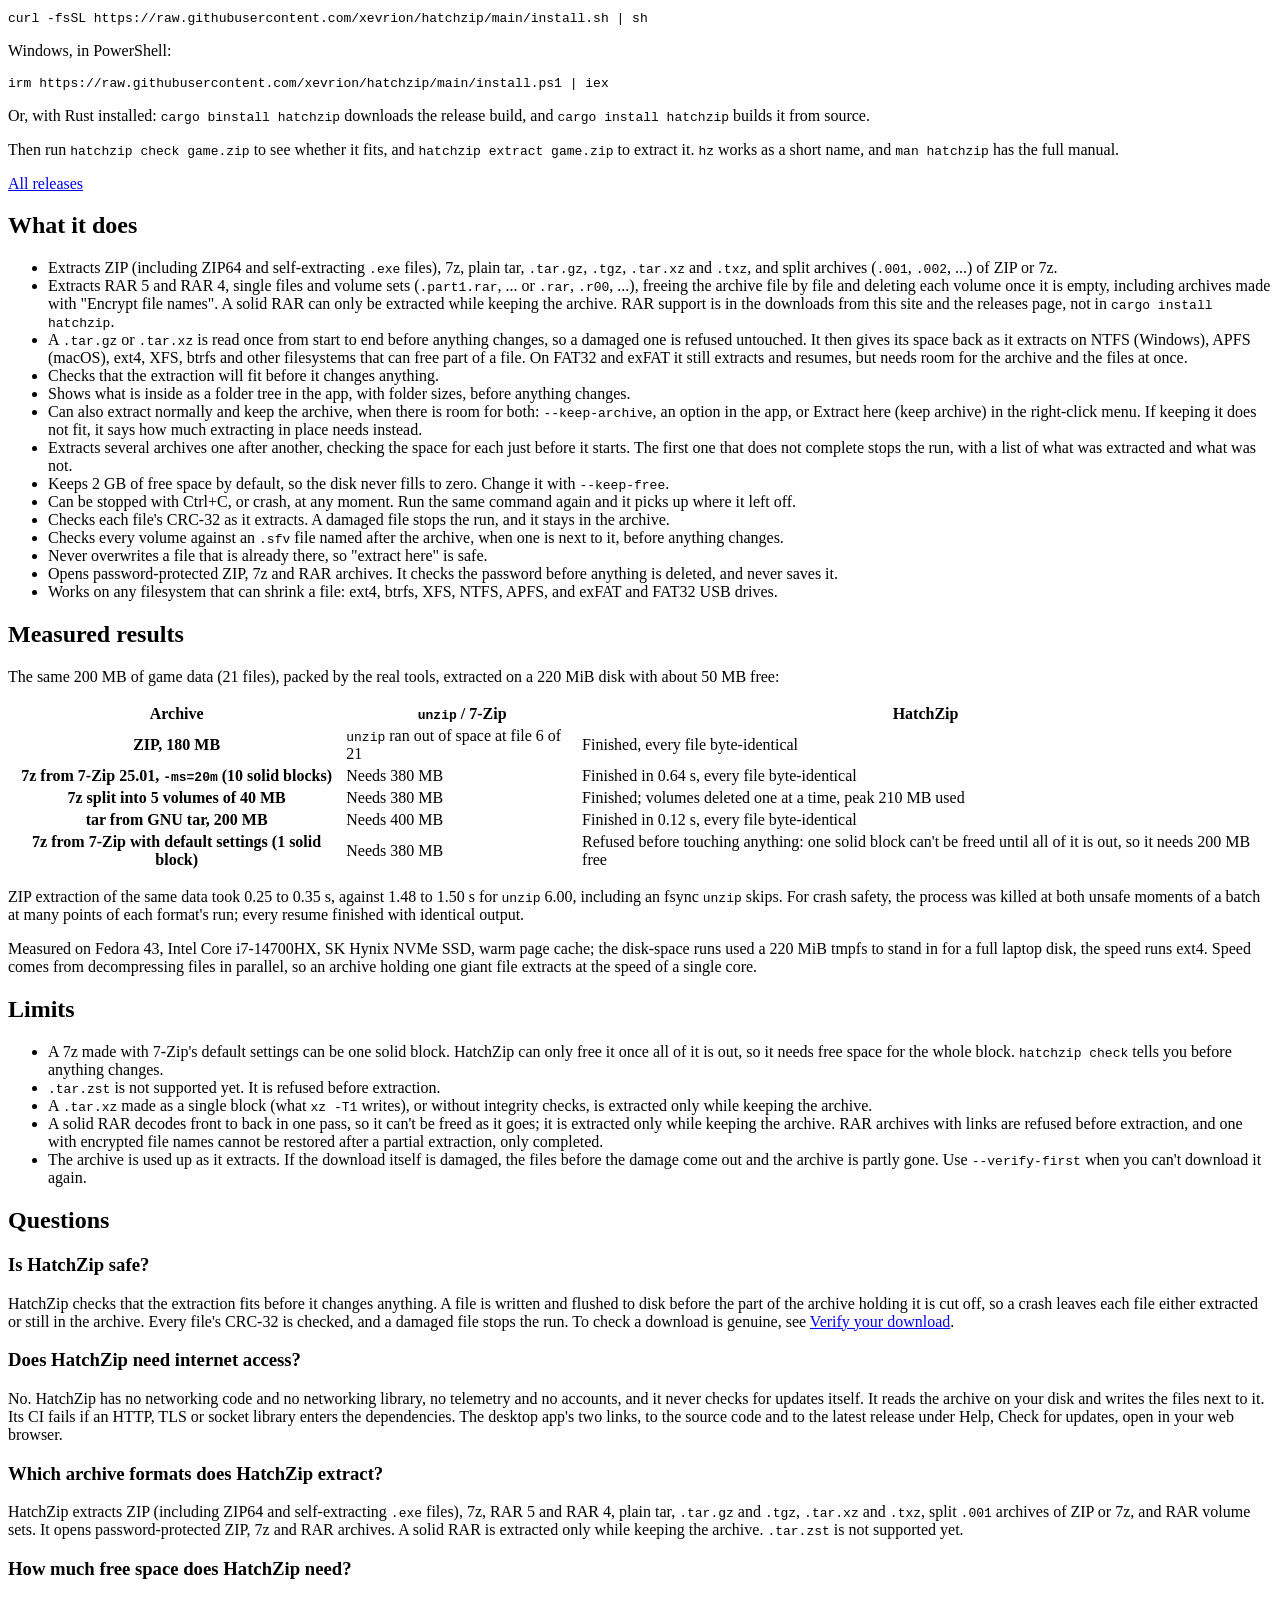
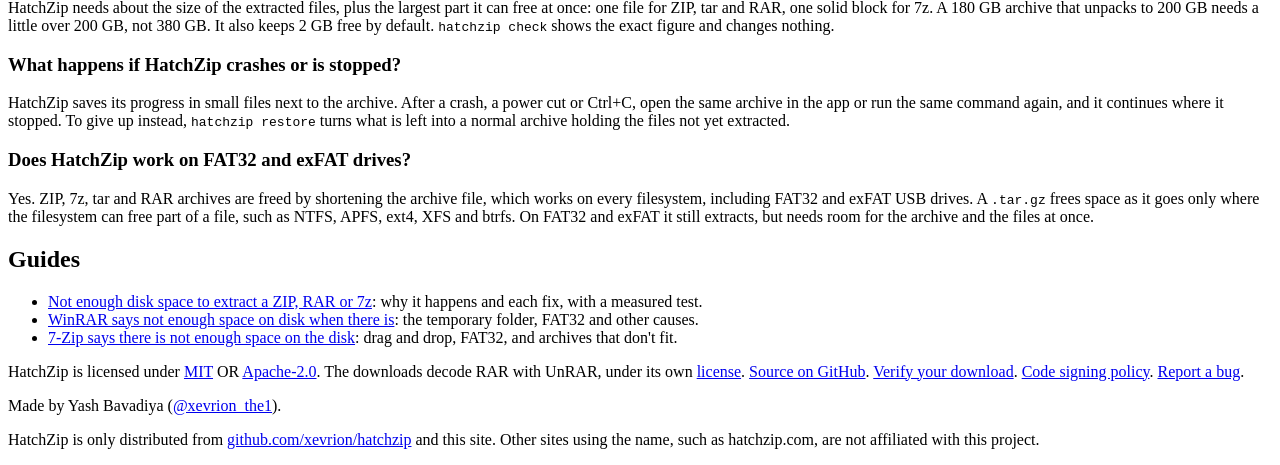
==== commit 78bd2c89: "Merge remote-tracking branch 'origin/main' into pr77" ====
--- a/site/index.html
+++ b/site/index.html
@@ -32,10 +32,10 @@
 {"@type":"FAQPage","@id":"https://hatchzip.dev/#faq","mainEntity":[
 {"@type":"Question","name":"Is HatchZip safe?","acceptedAnswer":{"@type":"Answer","text":"HatchZip checks that the extraction fits before it changes anything. A file is written and flushed to disk before the part of the archive holding it is cut off, so a crash leaves each file either extracted or still in the archive. Every file's CRC-32 is checked, and a damaged file stops the run. To check a download is genuine, see Verify your download."}},
 {"@type":"Question","name":"Does HatchZip need internet access?","acceptedAnswer":{"@type":"Answer","text":"No. HatchZip has no networking code and no networking library, no telemetry and no accounts, and it never checks for updates itself. It reads the archive on your disk and writes the files next to it. Its CI fails if an HTTP, TLS or socket library enters the dependencies. The desktop app's two links, to the source code and to the latest release under Help, Check for updates, open in your web browser."}},
-{"@type":"Question","name":"Which archive formats does HatchZip extract?","acceptedAnswer":{"@type":"Answer","text":"HatchZip extracts ZIP (including ZIP64 and self-extracting .exe files), 7z, RAR 5 and RAR 4, plain tar, .tar.gz and .tgz, .tar.bz2, .tbz2 and .tbz, .tar.xz and .txz, .tar.zst and .tzst, split .001 archives of ZIP or 7z, native split ZIPs (.z01, ..., .zip), and RAR volume sets. It opens password-protected ZIP, 7z and RAR archives. A solid RAR is extracted only while keeping the archive, and so is a .tar.zst made as a single frame, which is what the zstd command writes by default."}},
+{"@type":"Question","name":"Which archive formats does HatchZip extract?","acceptedAnswer":{"@type":"Answer","text":"HatchZip extracts ZIP (including ZIP64 and self-extracting .exe files), 7z, RAR 5 and RAR 4, plain tar, .tar.gz and .tgz, .tar.xz and .txz, split .001 archives of ZIP or 7z, and RAR volume sets. It opens password-protected ZIP, 7z and RAR archives. A solid RAR is extracted only while keeping the archive. .tar.zst is not supported yet."}},
 {"@type":"Question","name":"How much free space does HatchZip need?","acceptedAnswer":{"@type":"Answer","text":"HatchZip needs about the size of the extracted files, plus the largest part it can free at once: one file for ZIP, tar and RAR, one solid block for 7z. A 180 GB archive that unpacks to 200 GB needs a little over 200 GB, not 380 GB. It also keeps 2 GB free by default. hatchzip check shows the exact figure and changes nothing."}},
 {"@type":"Question","name":"What happens if HatchZip crashes or is stopped?","acceptedAnswer":{"@type":"Answer","text":"HatchZip saves its progress in small files next to the archive. After a crash, a power cut or Ctrl+C, open the same archive in the app or run the same command again, and it continues where it stopped. To give up instead, hatchzip restore turns what is left into a normal archive holding the files not yet extracted."}},
-{"@type":"Question","name":"Does HatchZip work on FAT32 and exFAT drives?","acceptedAnswer":{"@type":"Answer","text":"Yes. ZIP, 7z, tar and RAR archives are freed by shortening the archive file, which works on every filesystem, including FAT32 and exFAT USB drives. A compressed tar (.tar.gz, .tar.bz2, .tar.xz or .tar.zst) frees space as it goes only where the filesystem can free part of a file, such as NTFS, APFS, ext4, XFS and btrfs. On FAT32 and exFAT it still extracts, but needs room for the archive and the files at once."}}
+{"@type":"Question","name":"Does HatchZip work on FAT32 and exFAT drives?","acceptedAnswer":{"@type":"Answer","text":"Yes. ZIP, 7z, tar and RAR archives are freed by shortening the archive file, which works on every filesystem, including FAT32 and exFAT USB drives. A .tar.gz frees space as it goes only where the filesystem can free part of a file, such as NTFS, APFS, ext4, XFS and btrfs. On FAT32 and exFAT it still extracts, but needs room for the archive and the files at once."}}
 ]}
 ]}
 </script>
@@ -156,18 +156,14 @@
 <section aria-labelledby="features">
 <h2 id="features">What it does</h2>
 <ul>
-<li>Extracts ZIP (including ZIP64 and self-extracting <code>.exe</code> files), 7z, plain tar, <code>.tar.gz</code>, <code>.tgz</code>, <code>.tar.bz2</code>, <code>.tbz2</code>, <code>.tbz</code>, <code>.tar.xz</code>, <code>.txz</code>, <code>.tar.zst</code> and <code>.tzst</code>, and split archives: <code>.001</code>, <code>.002</code>, ... sets of ZIP or 7z, and native split ZIPs (<code>.z01</code>, ..., <code>.zip</code>), each part deleted once everything in it is out.</li>
+<li>Extracts ZIP (including ZIP64 and self-extracting <code>.exe</code> files), 7z, plain tar, <code>.tar.gz</code>, <code>.tgz</code>, <code>.tar.xz</code> and <code>.txz</code>, and split archives (<code>.001</code>, <code>.002</code>, ...) of ZIP or 7z.</li>
 <li>Extracts RAR 5 and RAR 4, single files and volume sets (<code>.part1.rar</code>, ... or <code>.rar</code>, <code>.r00</code>, ...), freeing the archive file by file and deleting each volume once it is empty, including archives made with "Encrypt file names". A solid RAR can only be extracted while keeping the archive. RAR support is in the downloads from this site and the releases page, not in <code>cargo install hatchzip</code>.</li>
-<li>A compressed tar (<code>.tar.gz</code>, <code>.tar.bz2</code>, <code>.tar.xz</code> or <code>.tar.zst</code>) is read once from start to end before anything changes, so a damaged one is refused untouched. It then gives its space back as it extracts on NTFS (Windows), APFS (macOS), ext4, XFS, btrfs and other filesystems that can free part of a file. On FAT32 and exFAT it still extracts and resumes, but needs room for the archive and the files at once.</li>
+<li>A <code>.tar.gz</code> or <code>.tar.xz</code> is read once from start to end before anything changes, so a damaged one is refused untouched. It then gives its space back as it extracts on NTFS (Windows), APFS (macOS), ext4, XFS, btrfs and other filesystems that can free part of a file. On FAT32 and exFAT it still extracts and resumes, but needs room for the archive and the files at once.</li>
 <li>Checks that the extraction will fit before it changes anything.</li>
 <li>Shows what is inside as a folder tree in the app, with folder sizes, before anything changes.</li>
-<li>The desktop app is in English, Spanish, Hindi and Simplified Chinese. It follows the system language, and Language in Settings picks another.</li>
-<li>Every option of the desktop app is in one Settings window, opened from the File menu, the gear at the top right of the window, or Ctrl+, (Command+, on a Mac). It holds the language and appearance, what happens after extracting, whether the archive is removed, the reserved space, the default destination, what to do when a file already exists, and the right-click menu.</li>
 <li>Can also extract normally and keep the archive, when there is room for both: <code>--keep-archive</code>, an option in the app, or Extract here (keep archive) in the right-click menu. If keeping it does not fit, it says how much extracting in place needs instead.</li>
 <li>Extracts several archives one after another, checking the space for each just before it starts. The first one that does not complete stops the run, with a list of what was extracted and what was not.</li>
-<li>With <code>hatchzip extract --nested</code>, also extracts the archives found among the files it wrote, one level deep, each into a folder next to it. A file counts as an archive only when both its extension and its contents say so, so a <code>.jar</code> or a <code>.docx</code> is left alone. It lists them and asks once before extracting them; <code>--yes</code> skips the question. This is in the command line tool only.</li>
-<li>Extracts only what you choose: pick files or folders in the app's contents list with Ctrl or Command-click, Shift-click or Space and choose Extract selected, or use <code>hatchzip extract game.zip --only game/saves</code>. The archive is always kept for a partial extraction.</li>
-<li>Keeps 2 GB of free space by default, so the disk never fills to zero. Change it with <code>--keep-free</code>, or Reserved space in the app's settings.</li>
+<li>Keeps 2 GB of free space by default, so the disk never fills to zero. Change it with <code>--keep-free</code>.</li>
 <li>Can be stopped with Ctrl+C, or crash, at any moment. Run the same command again and it picks up where it left off.</li>
 <li>Checks each file's CRC-32 as it extracts. A damaged file stops the run, and it stays in the archive.</li>
 <li>Checks every volume against an <code>.sfv</code> file named after the archive, when one is next to it, before anything changes.</li>
@@ -200,7 +196,7 @@
 <h2 id="limits">Limits</h2>
 <ul>
 <li>A 7z made with 7-Zip's default settings can be one solid block. HatchZip can only free it once all of it is out, so it needs free space for the whole block. <code>hatchzip check</code> tells you before anything changes.</li>
-<li>A <code>.tar.zst</code> made as a single frame, which is what the <code>zstd</code> command writes even with <code>-T0</code>, or one whose frames carry no checksum, is extracted only while keeping the archive: <code>--keep-archive</code>, or in the app, Remove the archive during extraction turned off. One made by <code>pzstd</code>, in the seekable format or by concatenating files holds several frames and gives its space back as it extracts.</li>
+<li><code>.tar.zst</code> is not supported yet. It is refused before extraction.</li>
 <li>A <code>.tar.xz</code> made as a single block (what <code>xz -T1</code> writes), or without integrity checks, is extracted only while keeping the archive.</li>
 <li>A solid RAR decodes front to back in one pass, so it can't be freed as it goes; it is extracted only while keeping the archive. RAR archives with links are refused before extraction, and one with encrypted file names cannot be restored after a partial extraction, only completed.</li>
 <li>The archive is used up as it extracts. If the download itself is damaged, the files before the damage come out and the archive is partly gone. Use <code>--verify-first</code> when you can't download it again.</li>
@@ -214,13 +210,13 @@
 <h3>Does HatchZip need internet access?</h3>
 <p>No. HatchZip has no networking code and no networking library, no telemetry and no accounts, and it never checks for updates itself. It reads the archive on your disk and writes the files next to it. Its CI fails if an HTTP, TLS or socket library enters the dependencies. The desktop app's two links, to the source code and to the latest release under Help, Check for updates, open in your web browser.</p>
 <h3>Which archive formats does HatchZip extract?</h3>
-<p>HatchZip extracts ZIP (including ZIP64 and self-extracting <code>.exe</code> files), 7z, RAR 5 and RAR 4, plain tar, <code>.tar.gz</code> and <code>.tgz</code>, <code>.tar.bz2</code>, <code>.tbz2</code> and <code>.tbz</code>, <code>.tar.xz</code> and <code>.txz</code>, <code>.tar.zst</code> and <code>.tzst</code>, split <code>.001</code> archives of ZIP or 7z, native split ZIPs (<code>.z01</code>, ..., <code>.zip</code>), and RAR volume sets. It opens password-protected ZIP, 7z and RAR archives. A solid RAR is extracted only while keeping the archive, and so is a <code>.tar.zst</code> made as a single frame, which is what the <code>zstd</code> command writes by default.</p>
+<p>HatchZip extracts ZIP (including ZIP64 and self-extracting <code>.exe</code> files), 7z, RAR 5 and RAR 4, plain tar, <code>.tar.gz</code> and <code>.tgz</code>, <code>.tar.xz</code> and <code>.txz</code>, split <code>.001</code> archives of ZIP or 7z, and RAR volume sets. It opens password-protected ZIP, 7z and RAR archives. A solid RAR is extracted only while keeping the archive. <code>.tar.zst</code> is not supported yet.</p>
 <h3>How much free space does HatchZip need?</h3>
 <p>HatchZip needs about the size of the extracted files, plus the largest part it can free at once: one file for ZIP, tar and RAR, one solid block for 7z. A 180 GB archive that unpacks to 200 GB needs a little over 200 GB, not 380 GB. It also keeps 2 GB free by default. <code>hatchzip check</code> shows the exact figure and changes nothing.</p>
 <h3>What happens if HatchZip crashes or is stopped?</h3>
 <p>HatchZip saves its progress in small files next to the archive. After a crash, a power cut or Ctrl+C, open the same archive in the app or run the same command again, and it continues where it stopped. To give up instead, <code>hatchzip restore</code> turns what is left into a normal archive holding the files not yet extracted.</p>
 <h3>Does HatchZip work on FAT32 and exFAT drives?</h3>
-<p>Yes. ZIP, 7z, tar and RAR archives are freed by shortening the archive file, which works on every filesystem, including FAT32 and exFAT USB drives. A compressed tar (<code>.tar.gz</code>, <code>.tar.bz2</code>, <code>.tar.xz</code> or <code>.tar.zst</code>) frees space as it goes only where the filesystem can free part of a file, such as NTFS, APFS, ext4, XFS and btrfs. On FAT32 and exFAT it still extracts, but needs room for the archive and the files at once.</p>
+<p>Yes. ZIP, 7z, tar and RAR archives are freed by shortening the archive file, which works on every filesystem, including FAT32 and exFAT USB drives. A <code>.tar.gz</code> frees space as it goes only where the filesystem can free part of a file, such as NTFS, APFS, ext4, XFS and btrfs. On FAT32 and exFAT it still extracts, but needs room for the archive and the files at once.</p>
 </section>
 
 <section aria-labelledby="guides">
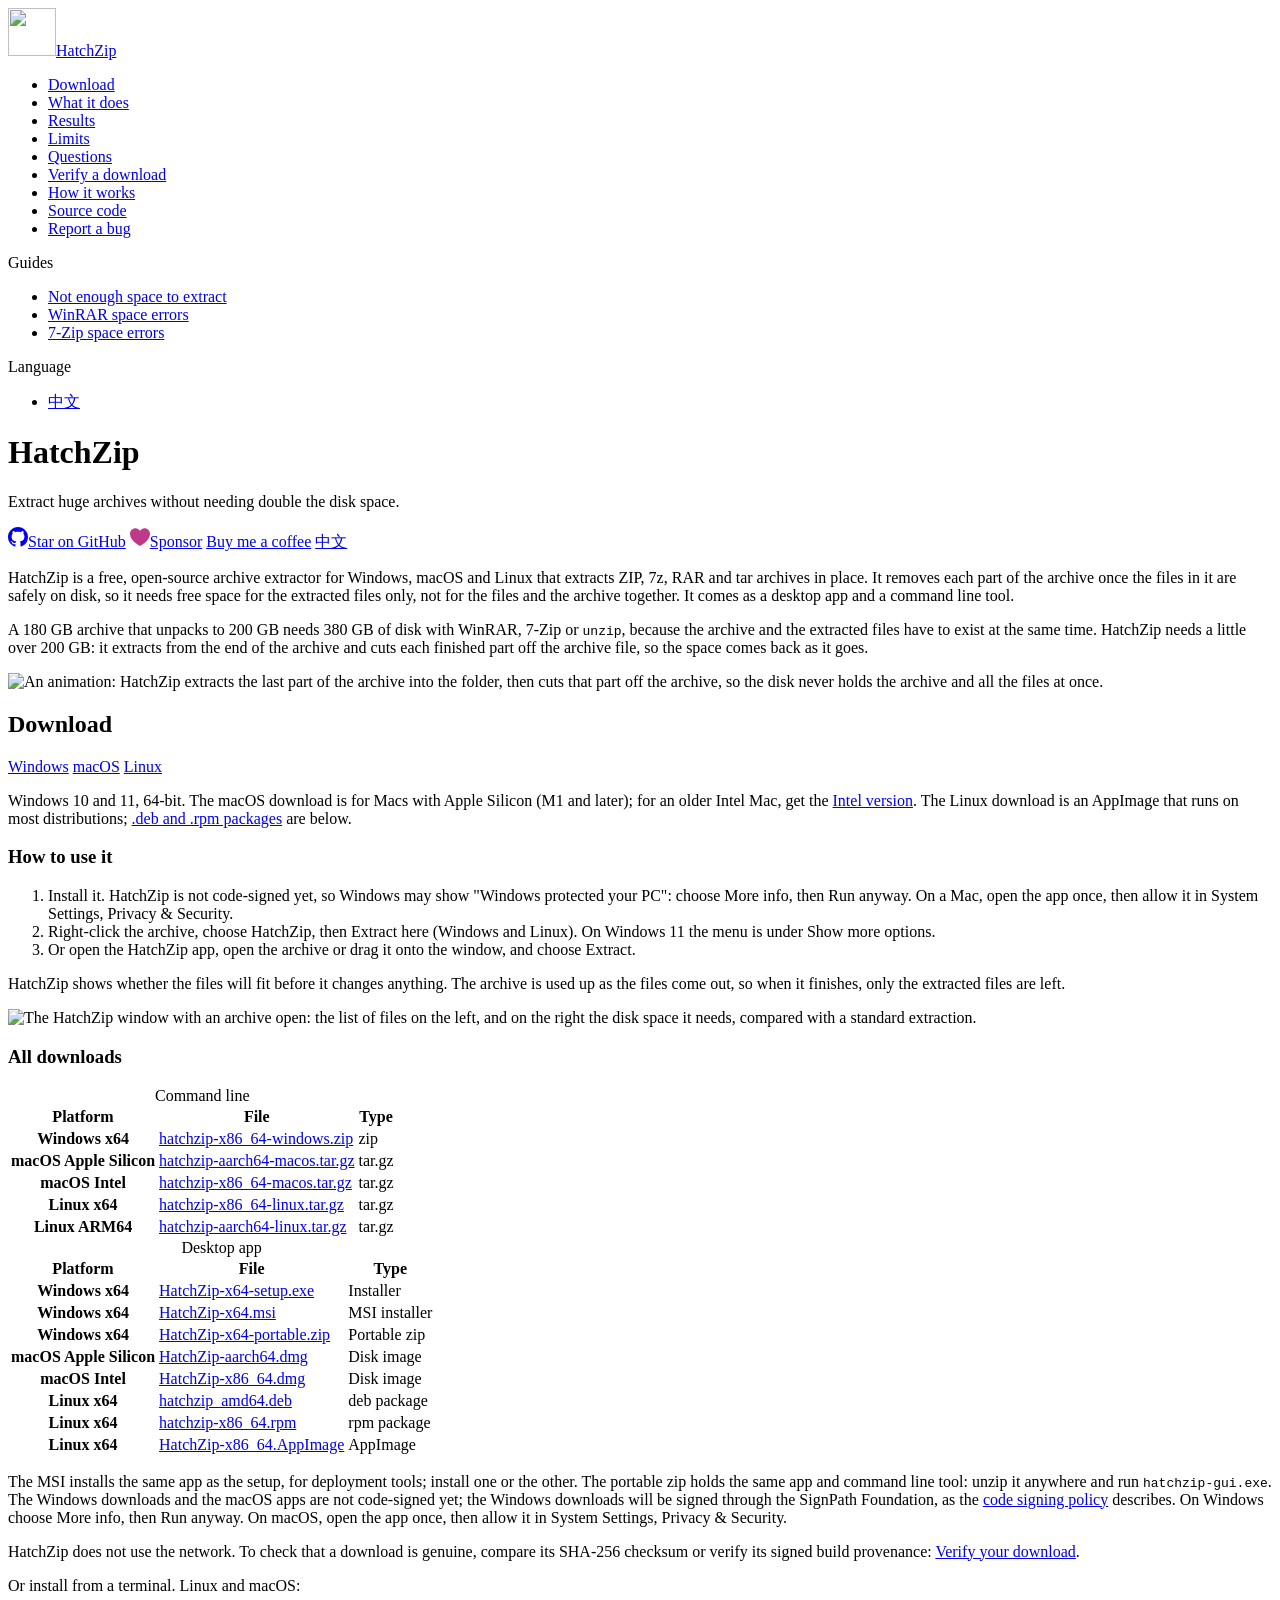
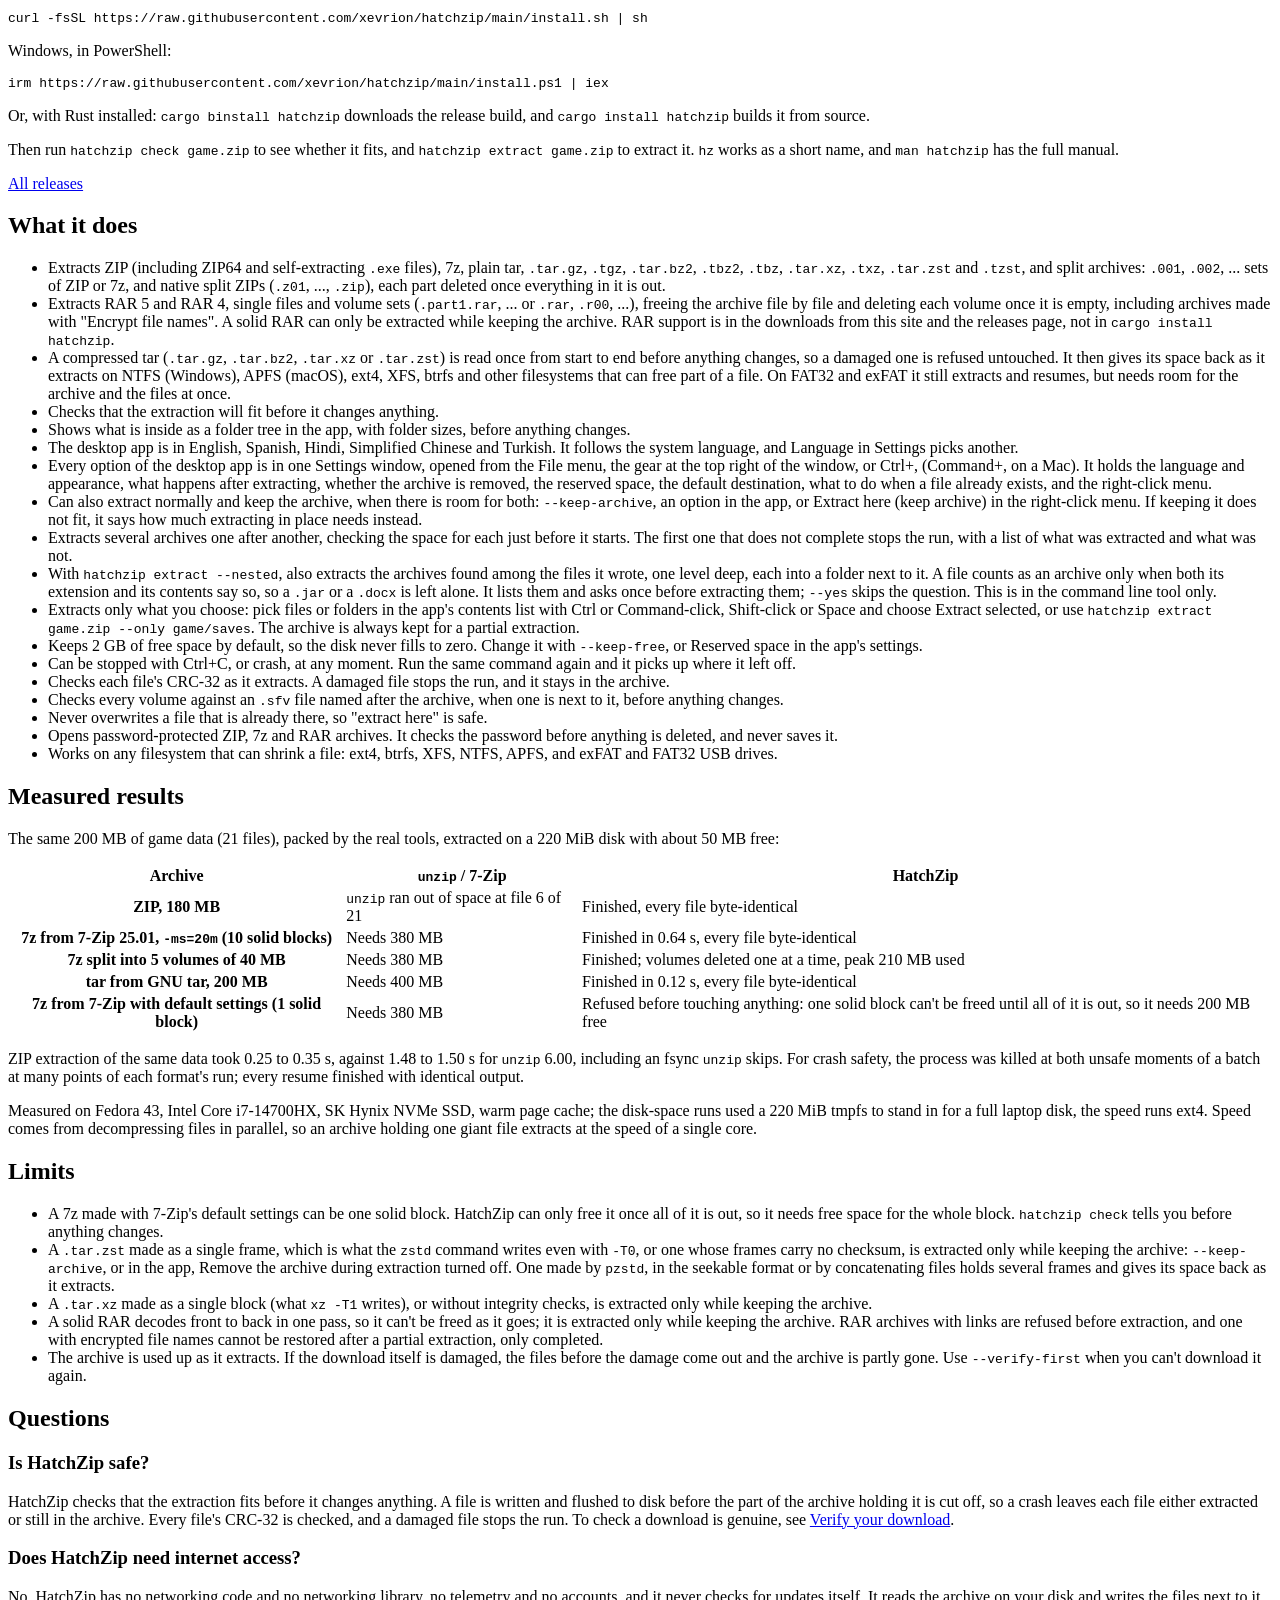
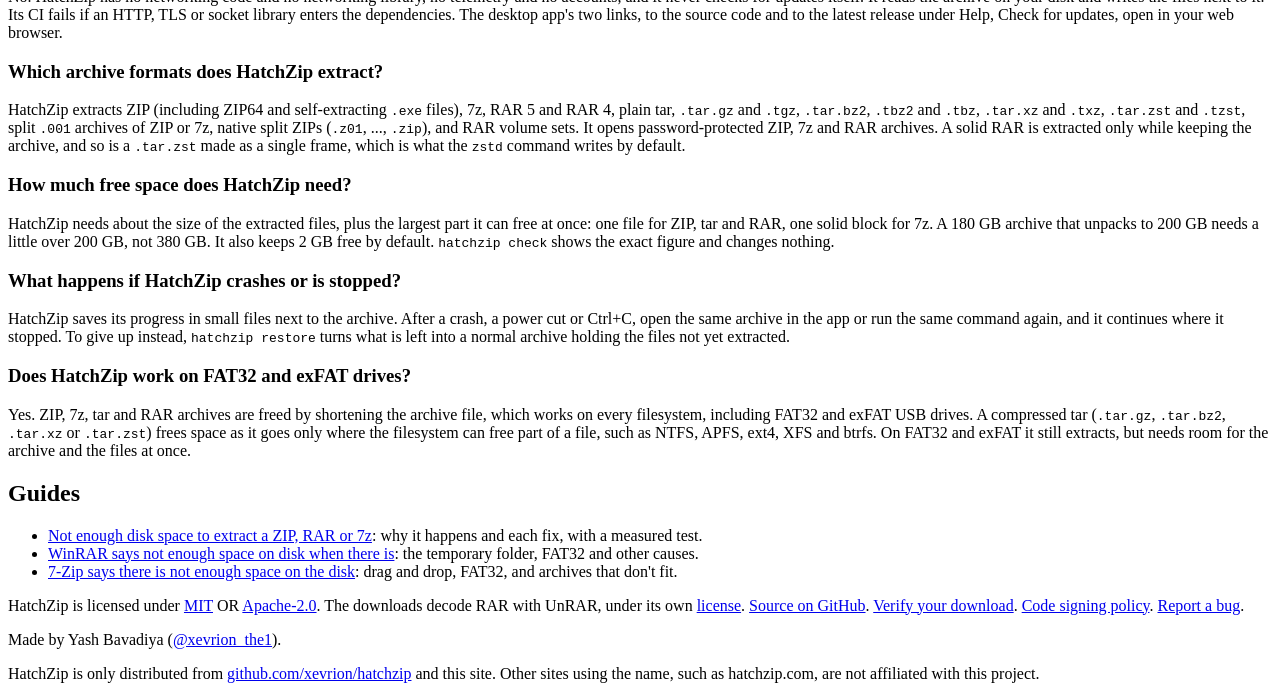
==== commit a1c8e273: "docs(site): list Turkish among the app's languages" ====
--- a/site/index.html
+++ b/site/index.html
@@ -32,10 +32,10 @@
 {"@type":"FAQPage","@id":"https://hatchzip.dev/#faq","mainEntity":[
 {"@type":"Question","name":"Is HatchZip safe?","acceptedAnswer":{"@type":"Answer","text":"HatchZip checks that the extraction fits before it changes anything. A file is written and flushed to disk before the part of the archive holding it is cut off, so a crash leaves each file either extracted or still in the archive. Every file's CRC-32 is checked, and a damaged file stops the run. To check a download is genuine, see Verify your download."}},
 {"@type":"Question","name":"Does HatchZip need internet access?","acceptedAnswer":{"@type":"Answer","text":"No. HatchZip has no networking code and no networking library, no telemetry and no accounts, and it never checks for updates itself. It reads the archive on your disk and writes the files next to it. Its CI fails if an HTTP, TLS or socket library enters the dependencies. The desktop app's two links, to the source code and to the latest release under Help, Check for updates, open in your web browser."}},
-{"@type":"Question","name":"Which archive formats does HatchZip extract?","acceptedAnswer":{"@type":"Answer","text":"HatchZip extracts ZIP (including ZIP64 and self-extracting .exe files), 7z, RAR 5 and RAR 4, plain tar, .tar.gz and .tgz, .tar.xz and .txz, split .001 archives of ZIP or 7z, and RAR volume sets. It opens password-protected ZIP, 7z and RAR archives. A solid RAR is extracted only while keeping the archive. .tar.zst is not supported yet."}},
+{"@type":"Question","name":"Which archive formats does HatchZip extract?","acceptedAnswer":{"@type":"Answer","text":"HatchZip extracts ZIP (including ZIP64 and self-extracting .exe files), 7z, RAR 5 and RAR 4, plain tar, .tar.gz and .tgz, .tar.bz2, .tbz2 and .tbz, .tar.xz and .txz, .tar.zst and .tzst, split .001 archives of ZIP or 7z, native split ZIPs (.z01, ..., .zip), and RAR volume sets. It opens password-protected ZIP, 7z and RAR archives. A solid RAR is extracted only while keeping the archive, and so is a .tar.zst made as a single frame, which is what the zstd command writes by default."}},
 {"@type":"Question","name":"How much free space does HatchZip need?","acceptedAnswer":{"@type":"Answer","text":"HatchZip needs about the size of the extracted files, plus the largest part it can free at once: one file for ZIP, tar and RAR, one solid block for 7z. A 180 GB archive that unpacks to 200 GB needs a little over 200 GB, not 380 GB. It also keeps 2 GB free by default. hatchzip check shows the exact figure and changes nothing."}},
 {"@type":"Question","name":"What happens if HatchZip crashes or is stopped?","acceptedAnswer":{"@type":"Answer","text":"HatchZip saves its progress in small files next to the archive. After a crash, a power cut or Ctrl+C, open the same archive in the app or run the same command again, and it continues where it stopped. To give up instead, hatchzip restore turns what is left into a normal archive holding the files not yet extracted."}},
-{"@type":"Question","name":"Does HatchZip work on FAT32 and exFAT drives?","acceptedAnswer":{"@type":"Answer","text":"Yes. ZIP, 7z, tar and RAR archives are freed by shortening the archive file, which works on every filesystem, including FAT32 and exFAT USB drives. A .tar.gz frees space as it goes only where the filesystem can free part of a file, such as NTFS, APFS, ext4, XFS and btrfs. On FAT32 and exFAT it still extracts, but needs room for the archive and the files at once."}}
+{"@type":"Question","name":"Does HatchZip work on FAT32 and exFAT drives?","acceptedAnswer":{"@type":"Answer","text":"Yes. ZIP, 7z, tar and RAR archives are freed by shortening the archive file, which works on every filesystem, including FAT32 and exFAT USB drives. A compressed tar (.tar.gz, .tar.bz2, .tar.xz or .tar.zst) frees space as it goes only where the filesystem can free part of a file, such as NTFS, APFS, ext4, XFS and btrfs. On FAT32 and exFAT it still extracts, but needs room for the archive and the files at once."}}
 ]}
 ]}
 </script>
@@ -156,14 +156,18 @@
 <section aria-labelledby="features">
 <h2 id="features">What it does</h2>
 <ul>
-<li>Extracts ZIP (including ZIP64 and self-extracting <code>.exe</code> files), 7z, plain tar, <code>.tar.gz</code>, <code>.tgz</code>, <code>.tar.xz</code> and <code>.txz</code>, and split archives (<code>.001</code>, <code>.002</code>, ...) of ZIP or 7z.</li>
+<li>Extracts ZIP (including ZIP64 and self-extracting <code>.exe</code> files), 7z, plain tar, <code>.tar.gz</code>, <code>.tgz</code>, <code>.tar.bz2</code>, <code>.tbz2</code>, <code>.tbz</code>, <code>.tar.xz</code>, <code>.txz</code>, <code>.tar.zst</code> and <code>.tzst</code>, and split archives: <code>.001</code>, <code>.002</code>, ... sets of ZIP or 7z, and native split ZIPs (<code>.z01</code>, ..., <code>.zip</code>), each part deleted once everything in it is out.</li>
 <li>Extracts RAR 5 and RAR 4, single files and volume sets (<code>.part1.rar</code>, ... or <code>.rar</code>, <code>.r00</code>, ...), freeing the archive file by file and deleting each volume once it is empty, including archives made with "Encrypt file names". A solid RAR can only be extracted while keeping the archive. RAR support is in the downloads from this site and the releases page, not in <code>cargo install hatchzip</code>.</li>
-<li>A <code>.tar.gz</code> or <code>.tar.xz</code> is read once from start to end before anything changes, so a damaged one is refused untouched. It then gives its space back as it extracts on NTFS (Windows), APFS (macOS), ext4, XFS, btrfs and other filesystems that can free part of a file. On FAT32 and exFAT it still extracts and resumes, but needs room for the archive and the files at once.</li>
+<li>A compressed tar (<code>.tar.gz</code>, <code>.tar.bz2</code>, <code>.tar.xz</code> or <code>.tar.zst</code>) is read once from start to end before anything changes, so a damaged one is refused untouched. It then gives its space back as it extracts on NTFS (Windows), APFS (macOS), ext4, XFS, btrfs and other filesystems that can free part of a file. On FAT32 and exFAT it still extracts and resumes, but needs room for the archive and the files at once.</li>
 <li>Checks that the extraction will fit before it changes anything.</li>
 <li>Shows what is inside as a folder tree in the app, with folder sizes, before anything changes.</li>
+<li>The desktop app is in English, Spanish, Hindi, Simplified Chinese and Turkish. It follows the system language, and Language in Settings picks another.</li>
+<li>Every option of the desktop app is in one Settings window, opened from the File menu, the gear at the top right of the window, or Ctrl+, (Command+, on a Mac). It holds the language and appearance, what happens after extracting, whether the archive is removed, the reserved space, the default destination, what to do when a file already exists, and the right-click menu.</li>
 <li>Can also extract normally and keep the archive, when there is room for both: <code>--keep-archive</code>, an option in the app, or Extract here (keep archive) in the right-click menu. If keeping it does not fit, it says how much extracting in place needs instead.</li>
 <li>Extracts several archives one after another, checking the space for each just before it starts. The first one that does not complete stops the run, with a list of what was extracted and what was not.</li>
-<li>Keeps 2 GB of free space by default, so the disk never fills to zero. Change it with <code>--keep-free</code>.</li>
+<li>With <code>hatchzip extract --nested</code>, also extracts the archives found among the files it wrote, one level deep, each into a folder next to it. A file counts as an archive only when both its extension and its contents say so, so a <code>.jar</code> or a <code>.docx</code> is left alone. It lists them and asks once before extracting them; <code>--yes</code> skips the question. This is in the command line tool only.</li>
+<li>Extracts only what you choose: pick files or folders in the app's contents list with Ctrl or Command-click, Shift-click or Space and choose Extract selected, or use <code>hatchzip extract game.zip --only game/saves</code>. The archive is always kept for a partial extraction.</li>
+<li>Keeps 2 GB of free space by default, so the disk never fills to zero. Change it with <code>--keep-free</code>, or Reserved space in the app's settings.</li>
 <li>Can be stopped with Ctrl+C, or crash, at any moment. Run the same command again and it picks up where it left off.</li>
 <li>Checks each file's CRC-32 as it extracts. A damaged file stops the run, and it stays in the archive.</li>
 <li>Checks every volume against an <code>.sfv</code> file named after the archive, when one is next to it, before anything changes.</li>
@@ -196,7 +200,7 @@
 <h2 id="limits">Limits</h2>
 <ul>
 <li>A 7z made with 7-Zip's default settings can be one solid block. HatchZip can only free it once all of it is out, so it needs free space for the whole block. <code>hatchzip check</code> tells you before anything changes.</li>
-<li><code>.tar.zst</code> is not supported yet. It is refused before extraction.</li>
+<li>A <code>.tar.zst</code> made as a single frame, which is what the <code>zstd</code> command writes even with <code>-T0</code>, or one whose frames carry no checksum, is extracted only while keeping the archive: <code>--keep-archive</code>, or in the app, Remove the archive during extraction turned off. One made by <code>pzstd</code>, in the seekable format or by concatenating files holds several frames and gives its space back as it extracts.</li>
 <li>A <code>.tar.xz</code> made as a single block (what <code>xz -T1</code> writes), or without integrity checks, is extracted only while keeping the archive.</li>
 <li>A solid RAR decodes front to back in one pass, so it can't be freed as it goes; it is extracted only while keeping the archive. RAR archives with links are refused before extraction, and one with encrypted file names cannot be restored after a partial extraction, only completed.</li>
 <li>The archive is used up as it extracts. If the download itself is damaged, the files before the damage come out and the archive is partly gone. Use <code>--verify-first</code> when you can't download it again.</li>
@@ -210,13 +214,13 @@
 <h3>Does HatchZip need internet access?</h3>
 <p>No. HatchZip has no networking code and no networking library, no telemetry and no accounts, and it never checks for updates itself. It reads the archive on your disk and writes the files next to it. Its CI fails if an HTTP, TLS or socket library enters the dependencies. The desktop app's two links, to the source code and to the latest release under Help, Check for updates, open in your web browser.</p>
 <h3>Which archive formats does HatchZip extract?</h3>
-<p>HatchZip extracts ZIP (including ZIP64 and self-extracting <code>.exe</code> files), 7z, RAR 5 and RAR 4, plain tar, <code>.tar.gz</code> and <code>.tgz</code>, <code>.tar.xz</code> and <code>.txz</code>, split <code>.001</code> archives of ZIP or 7z, and RAR volume sets. It opens password-protected ZIP, 7z and RAR archives. A solid RAR is extracted only while keeping the archive. <code>.tar.zst</code> is not supported yet.</p>
+<p>HatchZip extracts ZIP (including ZIP64 and self-extracting <code>.exe</code> files), 7z, RAR 5 and RAR 4, plain tar, <code>.tar.gz</code> and <code>.tgz</code>, <code>.tar.bz2</code>, <code>.tbz2</code> and <code>.tbz</code>, <code>.tar.xz</code> and <code>.txz</code>, <code>.tar.zst</code> and <code>.tzst</code>, split <code>.001</code> archives of ZIP or 7z, native split ZIPs (<code>.z01</code>, ..., <code>.zip</code>), and RAR volume sets. It opens password-protected ZIP, 7z and RAR archives. A solid RAR is extracted only while keeping the archive, and so is a <code>.tar.zst</code> made as a single frame, which is what the <code>zstd</code> command writes by default.</p>
 <h3>How much free space does HatchZip need?</h3>
 <p>HatchZip needs about the size of the extracted files, plus the largest part it can free at once: one file for ZIP, tar and RAR, one solid block for 7z. A 180 GB archive that unpacks to 200 GB needs a little over 200 GB, not 380 GB. It also keeps 2 GB free by default. <code>hatchzip check</code> shows the exact figure and changes nothing.</p>
 <h3>What happens if HatchZip crashes or is stopped?</h3>
 <p>HatchZip saves its progress in small files next to the archive. After a crash, a power cut or Ctrl+C, open the same archive in the app or run the same command again, and it continues where it stopped. To give up instead, <code>hatchzip restore</code> turns what is left into a normal archive holding the files not yet extracted.</p>
 <h3>Does HatchZip work on FAT32 and exFAT drives?</h3>
-<p>Yes. ZIP, 7z, tar and RAR archives are freed by shortening the archive file, which works on every filesystem, including FAT32 and exFAT USB drives. A <code>.tar.gz</code> frees space as it goes only where the filesystem can free part of a file, such as NTFS, APFS, ext4, XFS and btrfs. On FAT32 and exFAT it still extracts, but needs room for the archive and the files at once.</p>
+<p>Yes. ZIP, 7z, tar and RAR archives are freed by shortening the archive file, which works on every filesystem, including FAT32 and exFAT USB drives. A compressed tar (<code>.tar.gz</code>, <code>.tar.bz2</code>, <code>.tar.xz</code> or <code>.tar.zst</code>) frees space as it goes only where the filesystem can free part of a file, such as NTFS, APFS, ext4, XFS and btrfs. On FAT32 and exFAT it still extracts, but needs room for the archive and the files at once.</p>
 </section>
 
 <section aria-labelledby="guides">
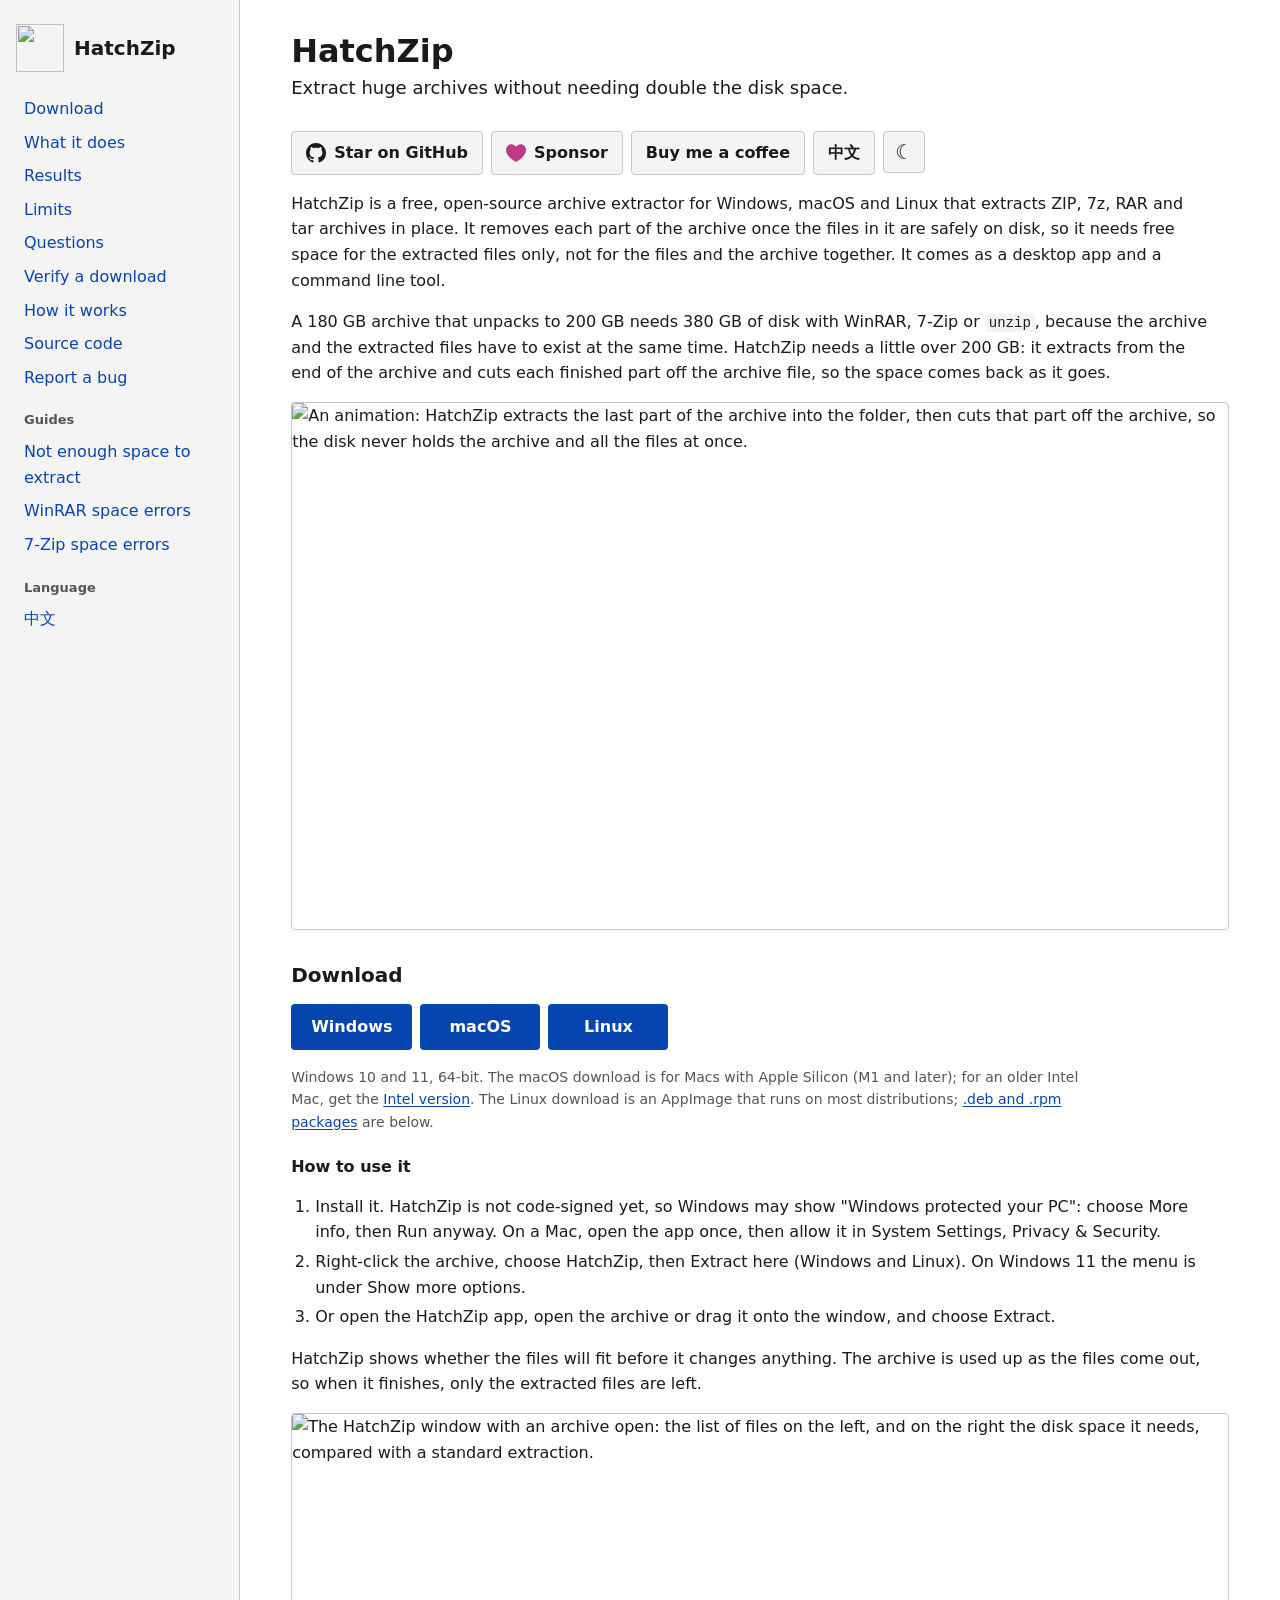
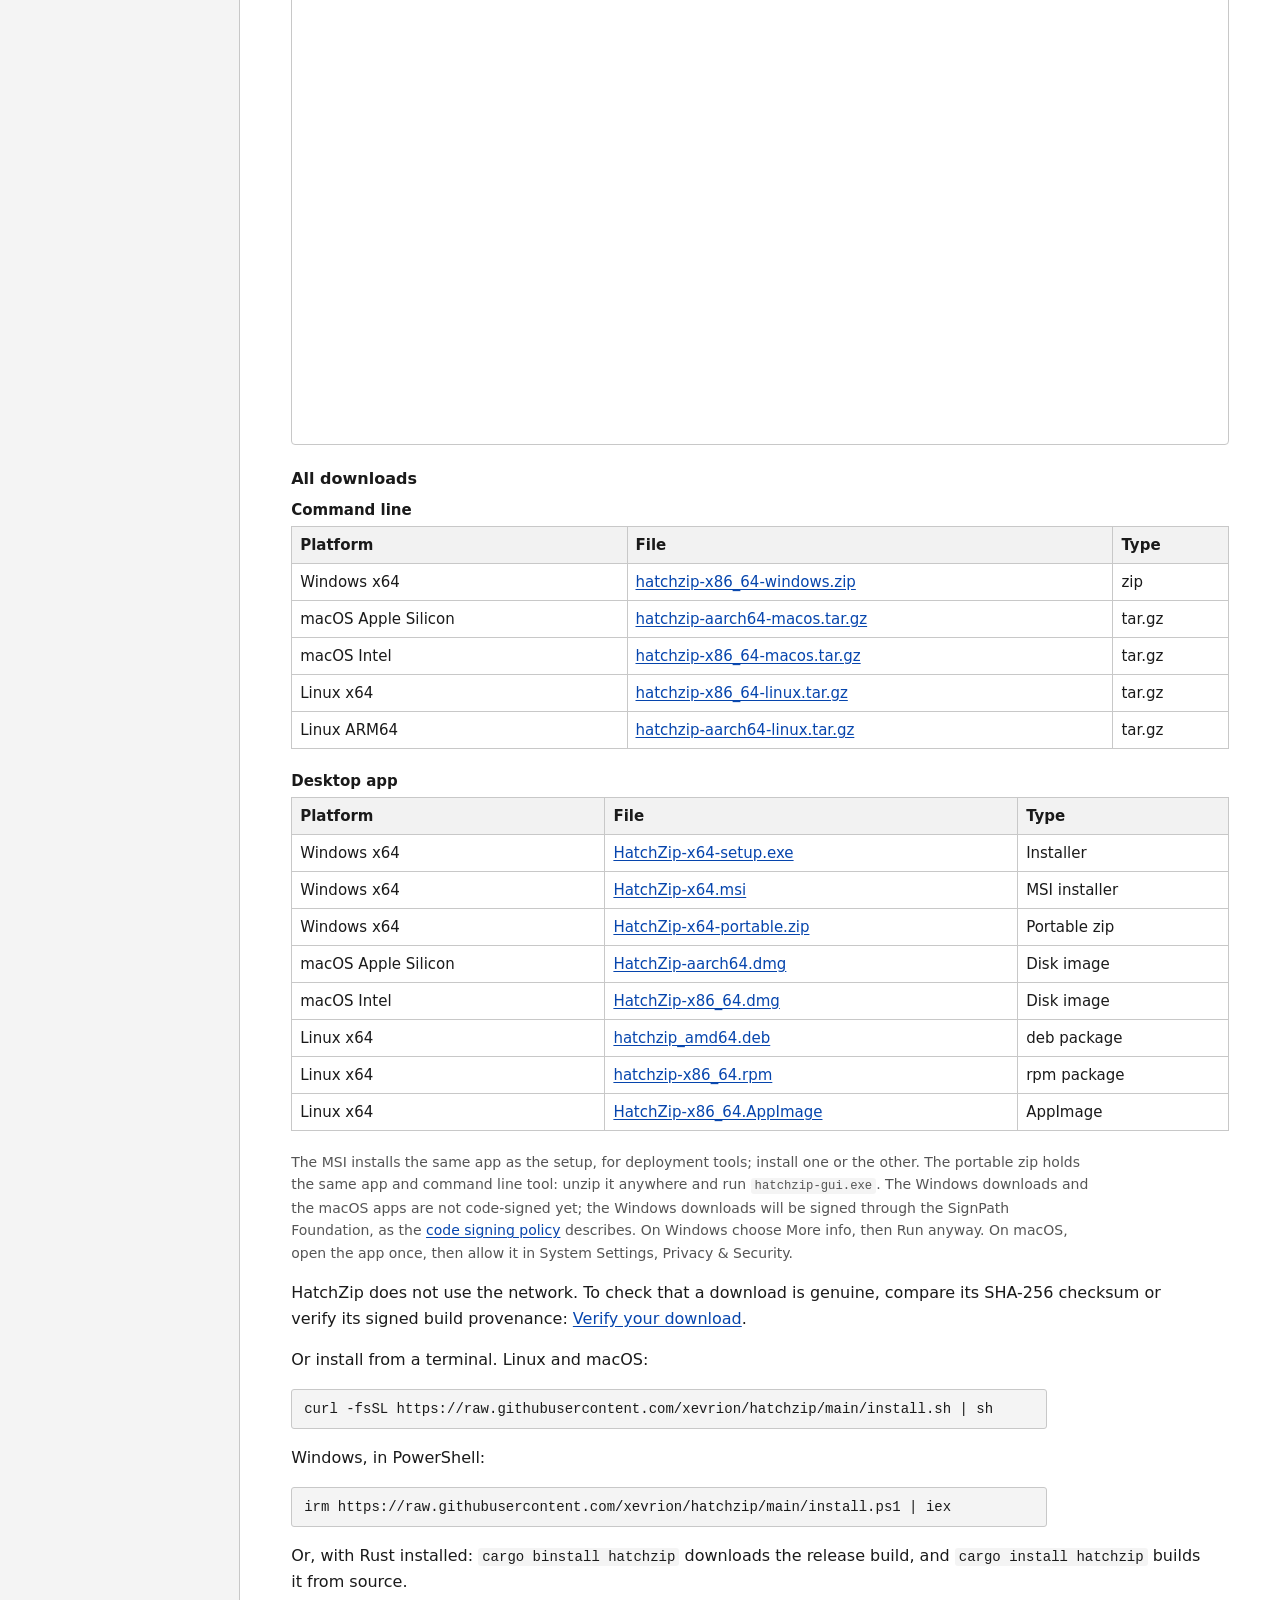
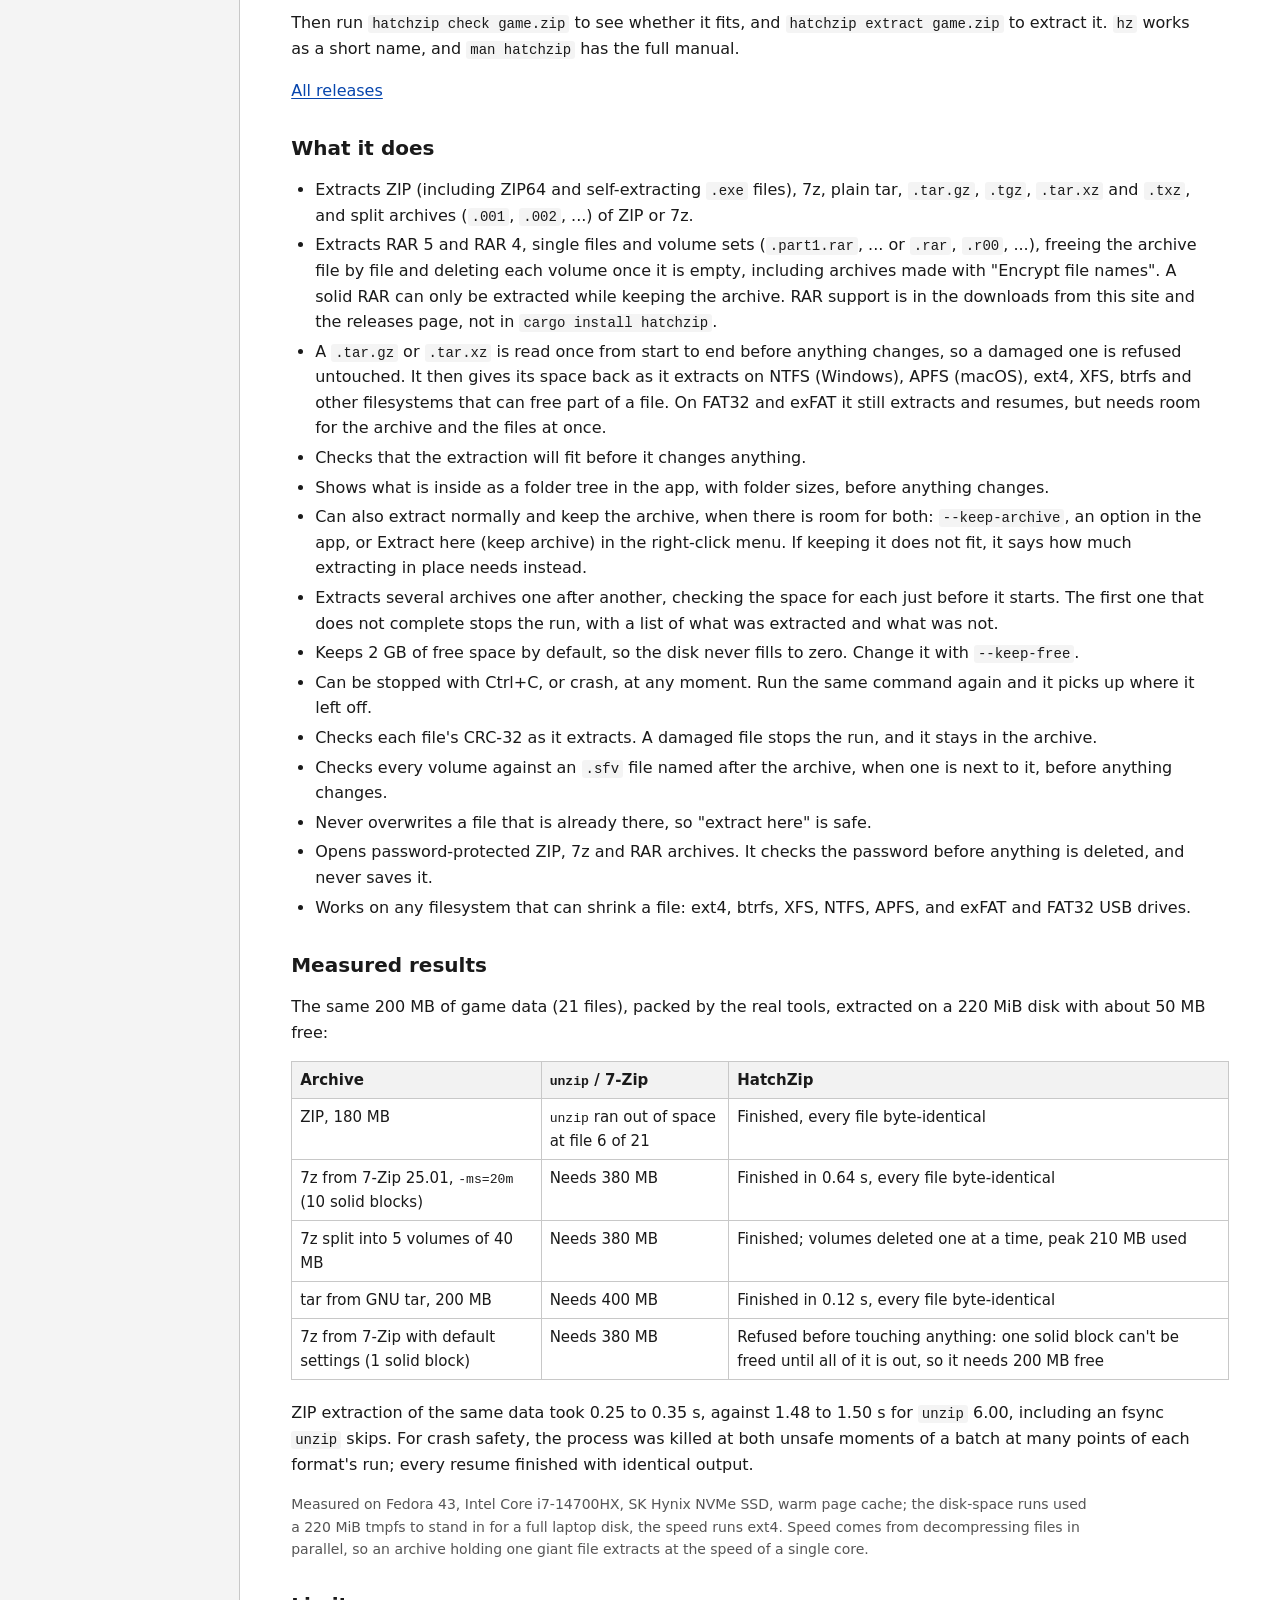
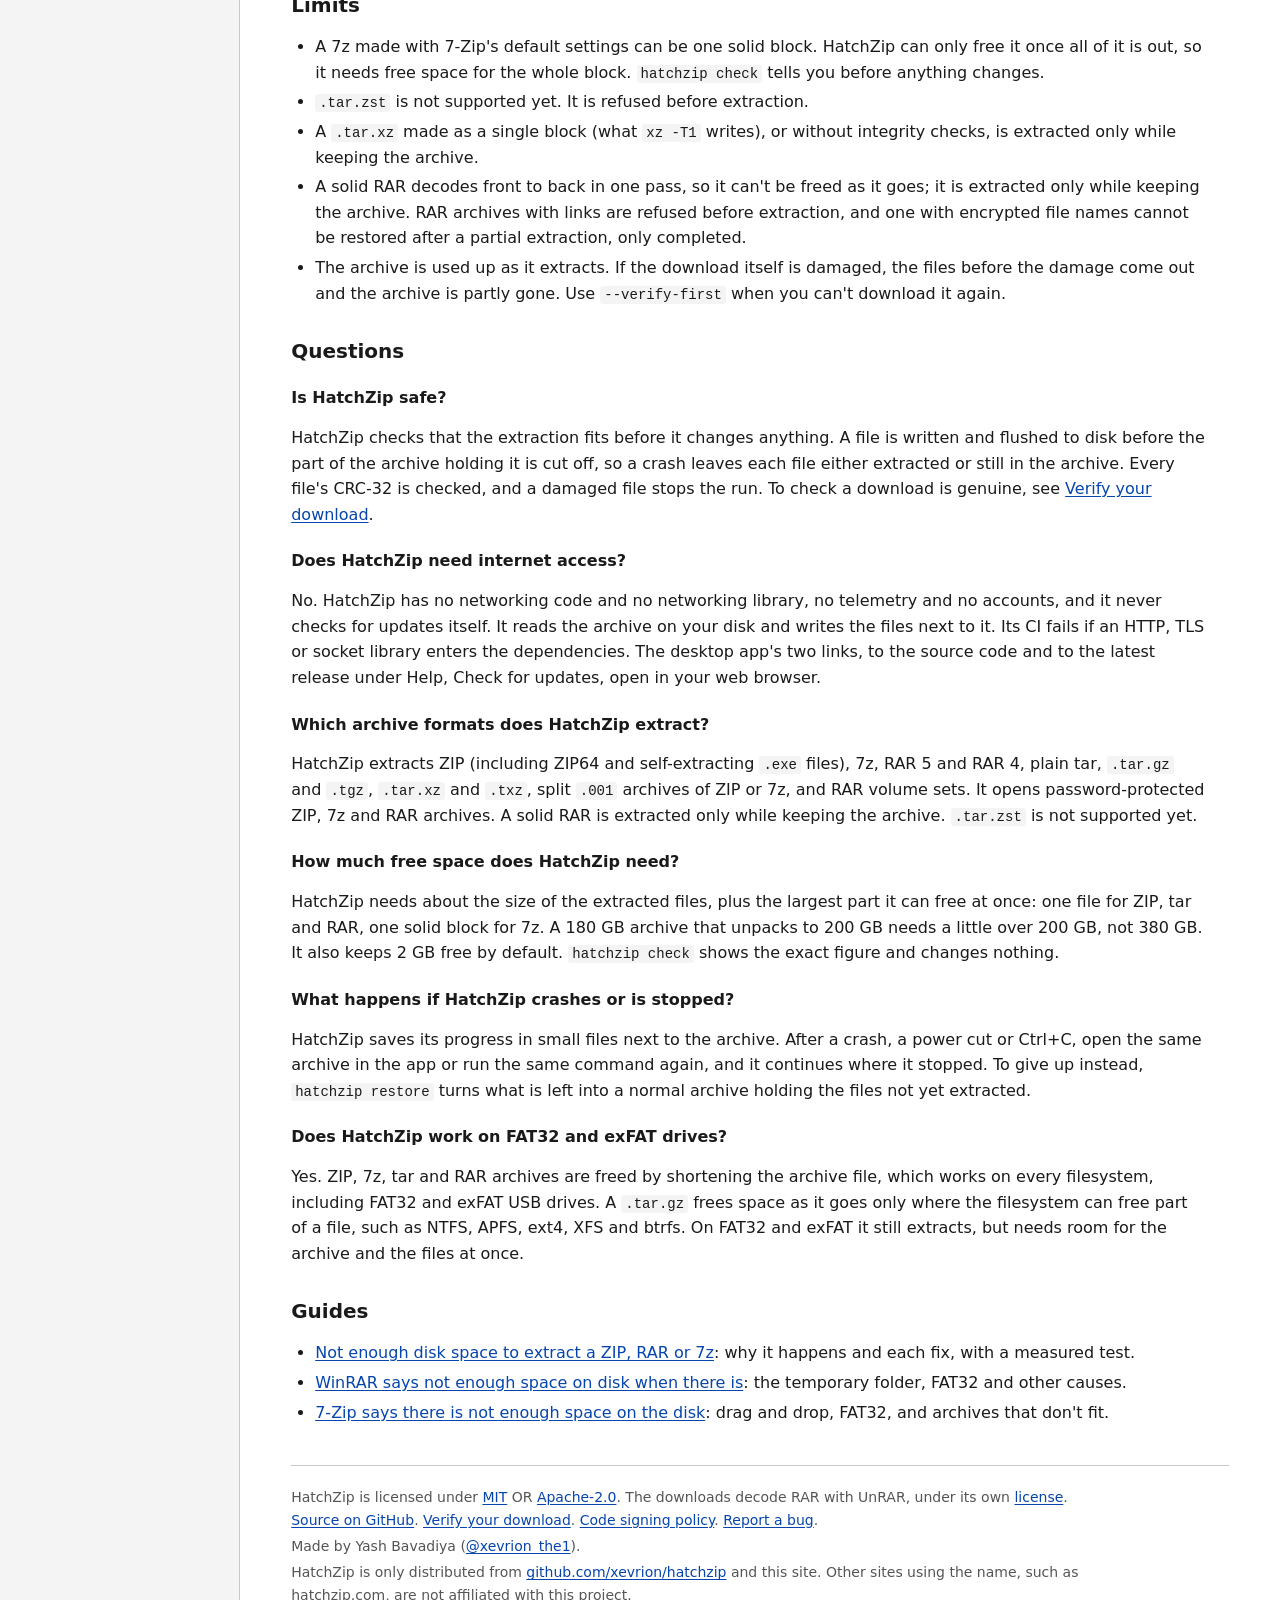
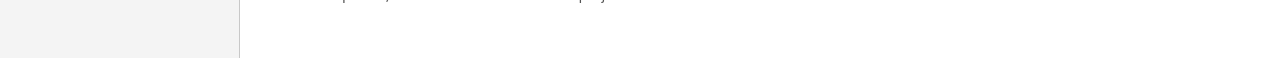
==== commit 1b046eb8: "Add theme toggle to website" ====
--- a/site/index.html
+++ b/site/index.html
@@ -3,9 +3,10 @@
 <head>
 <meta charset="utf-8">
 <meta name="viewport" content="width=device-width, initial-scale=1">
-<meta http-equiv="Content-Security-Policy" content="default-src 'none'; script-src https://static.cloudflareinsights.com https://cloud.umami.is; connect-src https://cloudflareinsights.com https://cloud.umami.is https://gateway.umami.is https://api-gateway.umami.dev; style-src 'self'; img-src 'self'; base-uri 'none'; form-action 'none'">
+<meta http-equiv="Content-Security-Policy" content="default-src 'none'; script-src 'self' https://static.cloudflareinsights.com https://cloud.umami.is; connect-src https://cloudflareinsights.com https://cloud.umami.is https://gateway.umami.is https://api-gateway.umami.dev; style-src 'self'; img-src 'self'; base-uri 'none'; form-action 'none'">
 <meta name="referrer" content="no-referrer">
 <meta name="color-scheme" content="light dark">
+<script src="theme.js"></script>
 <title>HatchZip: extract archives without double the disk space</title>
 <meta name="description" content="HatchZip is a free, open-source extractor for ZIP, 7z, RAR and tar that works in place, so it needs free space for the files only, not the archive too.">
 <link rel="canonical" href="https://hatchzip.dev/">
@@ -32,15 +33,15 @@
 {"@type":"FAQPage","@id":"https://hatchzip.dev/#faq","mainEntity":[
 {"@type":"Question","name":"Is HatchZip safe?","acceptedAnswer":{"@type":"Answer","text":"HatchZip checks that the extraction fits before it changes anything. A file is written and flushed to disk before the part of the archive holding it is cut off, so a crash leaves each file either extracted or still in the archive. Every file's CRC-32 is checked, and a damaged file stops the run. To check a download is genuine, see Verify your download."}},
 {"@type":"Question","name":"Does HatchZip need internet access?","acceptedAnswer":{"@type":"Answer","text":"No. HatchZip has no networking code and no networking library, no telemetry and no accounts, and it never checks for updates itself. It reads the archive on your disk and writes the files next to it. Its CI fails if an HTTP, TLS or socket library enters the dependencies. The desktop app's two links, to the source code and to the latest release under Help, Check for updates, open in your web browser."}},
-{"@type":"Question","name":"Which archive formats does HatchZip extract?","acceptedAnswer":{"@type":"Answer","text":"HatchZip extracts ZIP (including ZIP64 and self-extracting .exe files), 7z, RAR 5 and RAR 4, plain tar, .tar.gz and .tgz, .tar.bz2, .tbz2 and .tbz, .tar.xz and .txz, .tar.zst and .tzst, split .001 archives of ZIP or 7z, native split ZIPs (.z01, ..., .zip), and RAR volume sets. It opens password-protected ZIP, 7z and RAR archives. A solid RAR is extracted only while keeping the archive, and so is a .tar.zst made as a single frame, which is what the zstd command writes by default."}},
+{"@type":"Question","name":"Which archive formats does HatchZip extract?","acceptedAnswer":{"@type":"Answer","text":"HatchZip extracts ZIP (including ZIP64 and self-extracting .exe files), 7z, RAR 5 and RAR 4, plain tar, .tar.gz and .tgz, .tar.xz and .txz, split .001 archives of ZIP or 7z, and RAR volume sets. It opens password-protected ZIP, 7z and RAR archives. A solid RAR is extracted only while keeping the archive. .tar.zst is not supported yet."}},
 {"@type":"Question","name":"How much free space does HatchZip need?","acceptedAnswer":{"@type":"Answer","text":"HatchZip needs about the size of the extracted files, plus the largest part it can free at once: one file for ZIP, tar and RAR, one solid block for 7z. A 180 GB archive that unpacks to 200 GB needs a little over 200 GB, not 380 GB. It also keeps 2 GB free by default. hatchzip check shows the exact figure and changes nothing."}},
 {"@type":"Question","name":"What happens if HatchZip crashes or is stopped?","acceptedAnswer":{"@type":"Answer","text":"HatchZip saves its progress in small files next to the archive. After a crash, a power cut or Ctrl+C, open the same archive in the app or run the same command again, and it continues where it stopped. To give up instead, hatchzip restore turns what is left into a normal archive holding the files not yet extracted."}},
-{"@type":"Question","name":"Does HatchZip work on FAT32 and exFAT drives?","acceptedAnswer":{"@type":"Answer","text":"Yes. ZIP, 7z, tar and RAR archives are freed by shortening the archive file, which works on every filesystem, including FAT32 and exFAT USB drives. A compressed tar (.tar.gz, .tar.bz2, .tar.xz or .tar.zst) frees space as it goes only where the filesystem can free part of a file, such as NTFS, APFS, ext4, XFS and btrfs. On FAT32 and exFAT it still extracts, but needs room for the archive and the files at once."}}
+{"@type":"Question","name":"Does HatchZip work on FAT32 and exFAT drives?","acceptedAnswer":{"@type":"Answer","text":"Yes. ZIP, 7z, tar and RAR archives are freed by shortening the archive file, which works on every filesystem, including FAT32 and exFAT USB drives. A .tar.gz frees space as it goes only where the filesystem can free part of a file, such as NTFS, APFS, ext4, XFS and btrfs. On FAT32 and exFAT it still extracts, but needs room for the archive and the files at once."}}
 ]}
 ]}
 </script>
 <link rel="icon" href="favicon.svg" type="image/svg+xml">
-<link rel="stylesheet" href="style.css?v=6">
+<link rel="stylesheet" href="style.css?v=9">
 </head>
 <body>
 <div class="page">
@@ -156,18 +157,14 @@
 <section aria-labelledby="features">
 <h2 id="features">What it does</h2>
 <ul>
-<li>Extracts ZIP (including ZIP64 and self-extracting <code>.exe</code> files), 7z, plain tar, <code>.tar.gz</code>, <code>.tgz</code>, <code>.tar.bz2</code>, <code>.tbz2</code>, <code>.tbz</code>, <code>.tar.xz</code>, <code>.txz</code>, <code>.tar.zst</code> and <code>.tzst</code>, and split archives: <code>.001</code>, <code>.002</code>, ... sets of ZIP or 7z, and native split ZIPs (<code>.z01</code>, ..., <code>.zip</code>), each part deleted once everything in it is out.</li>
+<li>Extracts ZIP (including ZIP64 and self-extracting <code>.exe</code> files), 7z, plain tar, <code>.tar.gz</code>, <code>.tgz</code>, <code>.tar.xz</code> and <code>.txz</code>, and split archives (<code>.001</code>, <code>.002</code>, ...) of ZIP or 7z.</li>
 <li>Extracts RAR 5 and RAR 4, single files and volume sets (<code>.part1.rar</code>, ... or <code>.rar</code>, <code>.r00</code>, ...), freeing the archive file by file and deleting each volume once it is empty, including archives made with "Encrypt file names". A solid RAR can only be extracted while keeping the archive. RAR support is in the downloads from this site and the releases page, not in <code>cargo install hatchzip</code>.</li>
-<li>A compressed tar (<code>.tar.gz</code>, <code>.tar.bz2</code>, <code>.tar.xz</code> or <code>.tar.zst</code>) is read once from start to end before anything changes, so a damaged one is refused untouched. It then gives its space back as it extracts on NTFS (Windows), APFS (macOS), ext4, XFS, btrfs and other filesystems that can free part of a file. On FAT32 and exFAT it still extracts and resumes, but needs room for the archive and the files at once.</li>
+<li>A <code>.tar.gz</code> or <code>.tar.xz</code> is read once from start to end before anything changes, so a damaged one is refused untouched. It then gives its space back as it extracts on NTFS (Windows), APFS (macOS), ext4, XFS, btrfs and other filesystems that can free part of a file. On FAT32 and exFAT it still extracts and resumes, but needs room for the archive and the files at once.</li>
 <li>Checks that the extraction will fit before it changes anything.</li>
 <li>Shows what is inside as a folder tree in the app, with folder sizes, before anything changes.</li>
-<li>The desktop app is in English, Spanish, Hindi, Simplified Chinese and Turkish. It follows the system language, and Language in Settings picks another.</li>
-<li>Every option of the desktop app is in one Settings window, opened from the File menu, the gear at the top right of the window, or Ctrl+, (Command+, on a Mac). It holds the language and appearance, what happens after extracting, whether the archive is removed, the reserved space, the default destination, what to do when a file already exists, and the right-click menu.</li>
 <li>Can also extract normally and keep the archive, when there is room for both: <code>--keep-archive</code>, an option in the app, or Extract here (keep archive) in the right-click menu. If keeping it does not fit, it says how much extracting in place needs instead.</li>
 <li>Extracts several archives one after another, checking the space for each just before it starts. The first one that does not complete stops the run, with a list of what was extracted and what was not.</li>
-<li>With <code>hatchzip extract --nested</code>, also extracts the archives found among the files it wrote, one level deep, each into a folder next to it. A file counts as an archive only when both its extension and its contents say so, so a <code>.jar</code> or a <code>.docx</code> is left alone. It lists them and asks once before extracting them; <code>--yes</code> skips the question. This is in the command line tool only.</li>
-<li>Extracts only what you choose: pick files or folders in the app's contents list with Ctrl or Command-click, Shift-click or Space and choose Extract selected, or use <code>hatchzip extract game.zip --only game/saves</code>. The archive is always kept for a partial extraction.</li>
-<li>Keeps 2 GB of free space by default, so the disk never fills to zero. Change it with <code>--keep-free</code>, or Reserved space in the app's settings.</li>
+<li>Keeps 2 GB of free space by default, so the disk never fills to zero. Change it with <code>--keep-free</code>.</li>
 <li>Can be stopped with Ctrl+C, or crash, at any moment. Run the same command again and it picks up where it left off.</li>
 <li>Checks each file's CRC-32 as it extracts. A damaged file stops the run, and it stays in the archive.</li>
 <li>Checks every volume against an <code>.sfv</code> file named after the archive, when one is next to it, before anything changes.</li>
@@ -200,7 +197,7 @@
 <h2 id="limits">Limits</h2>
 <ul>
 <li>A 7z made with 7-Zip's default settings can be one solid block. HatchZip can only free it once all of it is out, so it needs free space for the whole block. <code>hatchzip check</code> tells you before anything changes.</li>
-<li>A <code>.tar.zst</code> made as a single frame, which is what the <code>zstd</code> command writes even with <code>-T0</code>, or one whose frames carry no checksum, is extracted only while keeping the archive: <code>--keep-archive</code>, or in the app, Remove the archive during extraction turned off. One made by <code>pzstd</code>, in the seekable format or by concatenating files holds several frames and gives its space back as it extracts.</li>
+<li><code>.tar.zst</code> is not supported yet. It is refused before extraction.</li>
 <li>A <code>.tar.xz</code> made as a single block (what <code>xz -T1</code> writes), or without integrity checks, is extracted only while keeping the archive.</li>
 <li>A solid RAR decodes front to back in one pass, so it can't be freed as it goes; it is extracted only while keeping the archive. RAR archives with links are refused before extraction, and one with encrypted file names cannot be restored after a partial extraction, only completed.</li>
 <li>The archive is used up as it extracts. If the download itself is damaged, the files before the damage come out and the archive is partly gone. Use <code>--verify-first</code> when you can't download it again.</li>
@@ -214,13 +211,13 @@
 <h3>Does HatchZip need internet access?</h3>
 <p>No. HatchZip has no networking code and no networking library, no telemetry and no accounts, and it never checks for updates itself. It reads the archive on your disk and writes the files next to it. Its CI fails if an HTTP, TLS or socket library enters the dependencies. The desktop app's two links, to the source code and to the latest release under Help, Check for updates, open in your web browser.</p>
 <h3>Which archive formats does HatchZip extract?</h3>
-<p>HatchZip extracts ZIP (including ZIP64 and self-extracting <code>.exe</code> files), 7z, RAR 5 and RAR 4, plain tar, <code>.tar.gz</code> and <code>.tgz</code>, <code>.tar.bz2</code>, <code>.tbz2</code> and <code>.tbz</code>, <code>.tar.xz</code> and <code>.txz</code>, <code>.tar.zst</code> and <code>.tzst</code>, split <code>.001</code> archives of ZIP or 7z, native split ZIPs (<code>.z01</code>, ..., <code>.zip</code>), and RAR volume sets. It opens password-protected ZIP, 7z and RAR archives. A solid RAR is extracted only while keeping the archive, and so is a <code>.tar.zst</code> made as a single frame, which is what the <code>zstd</code> command writes by default.</p>
+<p>HatchZip extracts ZIP (including ZIP64 and self-extracting <code>.exe</code> files), 7z, RAR 5 and RAR 4, plain tar, <code>.tar.gz</code> and <code>.tgz</code>, <code>.tar.xz</code> and <code>.txz</code>, split <code>.001</code> archives of ZIP or 7z, and RAR volume sets. It opens password-protected ZIP, 7z and RAR archives. A solid RAR is extracted only while keeping the archive. <code>.tar.zst</code> is not supported yet.</p>
 <h3>How much free space does HatchZip need?</h3>
 <p>HatchZip needs about the size of the extracted files, plus the largest part it can free at once: one file for ZIP, tar and RAR, one solid block for 7z. A 180 GB archive that unpacks to 200 GB needs a little over 200 GB, not 380 GB. It also keeps 2 GB free by default. <code>hatchzip check</code> shows the exact figure and changes nothing.</p>
 <h3>What happens if HatchZip crashes or is stopped?</h3>
 <p>HatchZip saves its progress in small files next to the archive. After a crash, a power cut or Ctrl+C, open the same archive in the app or run the same command again, and it continues where it stopped. To give up instead, <code>hatchzip restore</code> turns what is left into a normal archive holding the files not yet extracted.</p>
 <h3>Does HatchZip work on FAT32 and exFAT drives?</h3>
-<p>Yes. ZIP, 7z, tar and RAR archives are freed by shortening the archive file, which works on every filesystem, including FAT32 and exFAT USB drives. A compressed tar (<code>.tar.gz</code>, <code>.tar.bz2</code>, <code>.tar.xz</code> or <code>.tar.zst</code>) frees space as it goes only where the filesystem can free part of a file, such as NTFS, APFS, ext4, XFS and btrfs. On FAT32 and exFAT it still extracts, but needs room for the archive and the files at once.</p>
+<p>Yes. ZIP, 7z, tar and RAR archives are freed by shortening the archive file, which works on every filesystem, including FAT32 and exFAT USB drives. A <code>.tar.gz</code> frees space as it goes only where the filesystem can free part of a file, such as NTFS, APFS, ext4, XFS and btrfs. On FAT32 and exFAT it still extracts, but needs room for the archive and the files at once.</p>
 </section>
 
 <section aria-labelledby="guides">
--- a/site/style.css
+++ b/site/style.css
@@ -0,0 +1,363 @@
+:root {
+  color-scheme: light dark;
+  --bg: #ffffff;
+  --side: #f4f4f4;
+  --fg: #1a1a1a;
+  --muted: #555555;
+  --link: #0645ad;
+  --line: #c8c8c8;
+  --head: #f2f2f2;
+  --code: #f4f4f4;
+}
+
+@media (prefers-color-scheme: dark) {
+  :root:not([data-theme="light"]) {
+    color-scheme: dark;
+    --bg: #121212;
+    --side: #1a1a1a;
+    --fg: #e6e6e6;
+    --muted: #a8a8a8;
+    --link: #8ab4f8;
+    --line: #444444;
+    --head: #1e1e1e;
+    --code: #1e1e1e;
+  }
+}
+
+:root[data-theme="light"] {
+  color-scheme: light;
+}
+
+:root[data-theme="dark"] {
+  color-scheme: dark;
+  --bg: #121212;
+  --side: #1a1a1a;
+  --fg: #e6e6e6;
+  --muted: #a8a8a8;
+  --link: #8ab4f8;
+  --line: #444444;
+  --head: #1e1e1e;
+  --code: #1e1e1e;
+}
+
+* { box-sizing: border-box; }
+
+html {
+  -webkit-text-size-adjust: 100%;
+  text-size-adjust: 100%;
+  scroll-padding-top: 16px;
+}
+
+body {
+  margin: 0;
+  background: var(--bg);
+  color: var(--fg);
+  font-family: system-ui, -apple-system, "Segoe UI", Roboto, "Helvetica Neue", Arial, sans-serif;
+  font-size: 1rem;
+  line-height: 1.6;
+}
+
+/* A fixed menu on the left and the text beside it, the way 7-Zip's own site
+   is laid out, across the full width of the window. Running text stays at a
+   comfortable line length; tables use the whole width. */
+.page {
+  display: grid;
+  grid-template-columns: 240px minmax(0, 1fr);
+  min-height: 100vh;
+}
+
+.side {
+  background: var(--side);
+  border-right: 1px solid var(--line);
+  padding: 24px 16px;
+}
+
+.side nav {
+  position: sticky;
+  top: 24px;
+}
+
+.brand {
+  display: flex;
+  align-items: center;
+  gap: 10px;
+  color: var(--fg);
+  font-weight: 700;
+  font-size: 1.25rem;
+  text-decoration: none;
+  margin: 0 0 20px;
+}
+
+.brand img { display: block; }
+
+.side ul {
+  list-style: none;
+  margin: 0;
+  padding: 0;
+}
+
+.side li { margin: 0; }
+
+.side nav a {
+  display: block;
+  padding: 4px 8px;
+  border-radius: 3px;
+  text-decoration: none;
+}
+
+.side nav a:hover { background: var(--head); text-decoration: underline; }
+.side nav a[aria-current="page"] { color: var(--fg); font-weight: 600; }
+
+.theme-toggle {
+  display: inline-flex;
+  width: 42px;
+  height: 42px;
+  align-items: center;
+  justify-content: center;
+  margin: 0;
+  padding: 8px;
+  border: 1px solid var(--line);
+  border-radius: 4px;
+  background: var(--side);
+  color: var(--fg);
+  font: inherit;
+  font-size: 1.25rem;
+  line-height: 1;
+  cursor: pointer;
+}
+
+.theme-toggle::before { content: "☾"; }
+.theme-toggle[data-icon="sun"]::before { content: "☀︎"; }
+.theme-toggle:hover { background: var(--head); }
+.side .theme-toggle { display: grid; margin: 0 0 12px 8px; }
+
+/* A small heading between groups of menu links. */
+.side .label {
+  margin: 16px 8px 4px;
+  color: var(--muted);
+  font-size: 0.8125rem;
+  font-weight: 600;
+}
+
+.content {
+  padding: 32px clamp(16px, 4vw, 64px) 48px;
+}
+
+.content p, .content ul, .content ol, .content pre { max-width: 90ch; }
+
+h1 { font-size: 2rem; line-height: 1.2; margin: 0 0 4px; }
+h2 { font-size: 1.25rem; line-height: 1.3; margin: 32px 0 8px; }
+h3 { font-size: 1rem; line-height: 1.3; margin: 24px 0 8px; }
+
+/* Title on the left, the GitHub link on the right; stacked on phones. */
+.top {
+  display: flex;
+  flex-wrap: wrap;
+  align-items: flex-start;
+  justify-content: space-between;
+  gap: 12px 24px;
+}
+
+a.gh {
+  display: inline-flex;
+  align-items: center;
+  gap: 8px;
+  padding: 8px 14px;
+  border: 1px solid var(--line);
+  border-radius: 4px;
+  background: var(--side);
+  color: var(--fg);
+  font-weight: 600;
+  text-decoration: none;
+  white-space: nowrap;
+}
+a.gh:hover { background: var(--head); text-decoration: underline; }
+
+.links { display: flex; flex-wrap: wrap; gap: 8px; }
+
+img.shot {
+  display: block;
+  max-width: 100%;
+  height: auto;
+  margin: 16px 0 24px;
+  border: 1px solid var(--line);
+  border-radius: 4px;
+}
+
+/* The download most visitors need, one per system. */
+.gets { display: flex; flex-wrap: wrap; gap: 8px; }
+a.get {
+  display: inline-block;
+  min-width: 120px;
+  text-align: center;
+  padding: 10px 20px;
+  border-radius: 4px;
+  background: var(--link);
+  color: var(--bg);
+  font-weight: bold;
+  text-decoration: none;
+}
+a.get:hover { text-decoration: underline; }
+
+.lead { font-size: 1.125rem; margin: 0 0 16px; }
+
+/* Guides: the path above the title, the short answer under it, and the
+   author line. */
+.crumbs { margin: 0 0 8px; font-size: 0.875rem; color: var(--muted); }
+.crumbs ol { display: flex; flex-wrap: wrap; gap: 4px; list-style: none; margin: 0; padding: 0; }
+.crumbs li { margin: 0; }
+.crumbs li + li::before { content: "/"; margin-right: 4px; }
+
+.content p.answer {
+  max-width: 80ch;
+  margin: 16px 0;
+  padding: 2px 0 2px 14px;
+  border-left: 3px solid var(--link);
+  font-size: 1.0625rem;
+}
+.note, small, footer { color: var(--muted); }
+.note { font-size: 0.875rem; }
+
+a { color: var(--link); text-underline-offset: 2px; }
+
+a:focus-visible {
+  outline: 2px solid var(--link);
+  outline-offset: 2px;
+  border-radius: 2px;
+}
+
+code, pre {
+  font-family: ui-monospace, SFMono-Regular, Menlo, Consolas, "Liberation Mono", monospace;
+  font-size: 0.875em;
+}
+
+code {
+  background: var(--code);
+  padding: 1px 4px;
+  border-radius: 3px;
+  white-space: nowrap;
+}
+
+pre {
+  background: var(--code);
+  border: 1px solid var(--line);
+  border-radius: 3px;
+  padding: 8px 12px;
+  margin: 0 0 16px;
+  white-space: pre-wrap;
+  overflow-wrap: anywhere;
+}
+
+pre code { padding: 0; background: none; font-size: 1em; white-space: inherit; }
+
+ul, ol { padding-left: 24px; }
+li { margin: 4px 0; }
+
+table {
+  border-collapse: collapse;
+  width: 100%;
+  margin: 0 0 20px;
+  font-size: 0.9375rem;
+}
+
+caption {
+  text-align: left;
+  font-weight: 600;
+  padding: 0 0 4px;
+}
+
+th, td {
+  border: 1px solid var(--line);
+  padding: 6px 8px;
+  text-align: left;
+  vertical-align: top;
+}
+
+thead th { background: var(--head); }
+tbody th { font-weight: normal; }
+td a, .nw { white-space: nowrap; }
+th code, td code { background: none; padding: 0; }
+
+/* SHA-256 values are 64 characters with no break opportunity; let them wrap
+   rather than push the table off a narrow screen. */
+.hashes code { white-space: normal; overflow-wrap: anywhere; }
+
+footer {
+  margin-top: 40px;
+  padding-top: 16px;
+  border-top: 1px solid var(--line);
+  font-size: 0.875rem;
+}
+
+footer p { margin: 4px 0; }
+
+/* Phones: the menu becomes a bar on top. */
+@media (max-width: 760px) {
+  .page { display: block; }
+
+  .side {
+    border-right: none;
+    border-bottom: 1px solid var(--line);
+    padding: 12px 16px;
+  }
+
+  .side nav { position: static; }
+
+  .brand { margin: 0 0 8px; font-size: 1.125rem; }
+  .brand img { width: 32px; height: 32px; }
+
+  .side ul {
+    display: flex;
+    flex-wrap: wrap;
+    gap: 2px 4px;
+  }
+
+  .side nav a { padding: 2px 6px; }
+
+  .side .label { margin: 8px 6px 2px; }
+
+  .content { padding: 16px 16px 32px; }
+
+  h1 { font-size: 1.75rem; }
+}
+
+/* Small phones: each table row becomes a small card, so nothing has to
+   scroll sideways. */
+@media (max-width: 560px) {
+  .gets a.get { flex: 1 1 0; min-width: 0; padding: 10px 8px; }
+
+  table.stack thead { display: none; }
+
+  table.stack,
+  table.stack tbody,
+  table.stack tr,
+  table.stack th,
+  table.stack td {
+    display: block;
+    width: 100%;
+  }
+
+  table.stack tr {
+    border: 1px solid var(--line);
+    border-radius: 3px;
+    padding: 6px 10px;
+    margin: 0 0 8px;
+  }
+
+  table.stack th,
+  table.stack td {
+    border: none;
+    padding: 1px 0;
+  }
+
+  table.stack caption { display: block; width: 100%; }
+
+  table.stack tbody th { font-weight: 600; }
+
+  table.stack td[data-label]::before {
+    content: attr(data-label) ": ";
+    color: var(--muted);
+  }
+
+  td a { white-space: normal; overflow-wrap: anywhere; }
+}
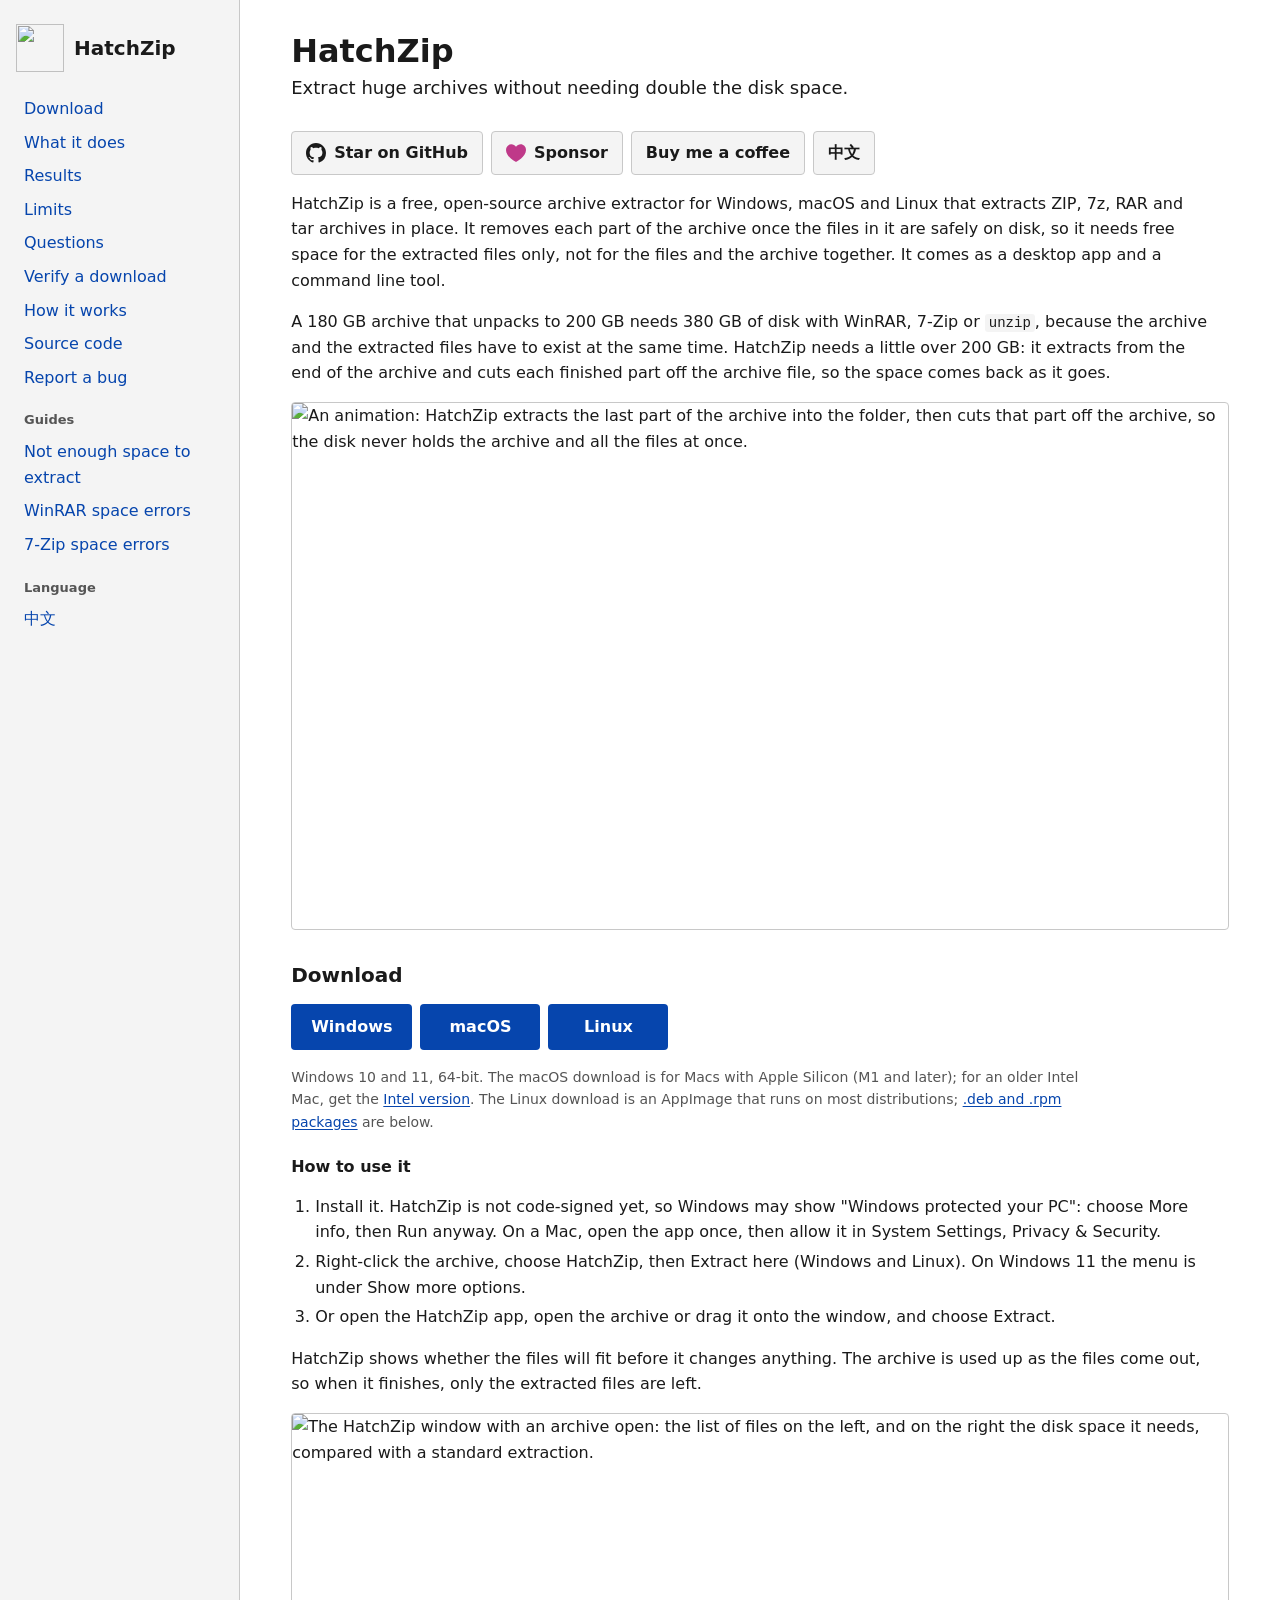
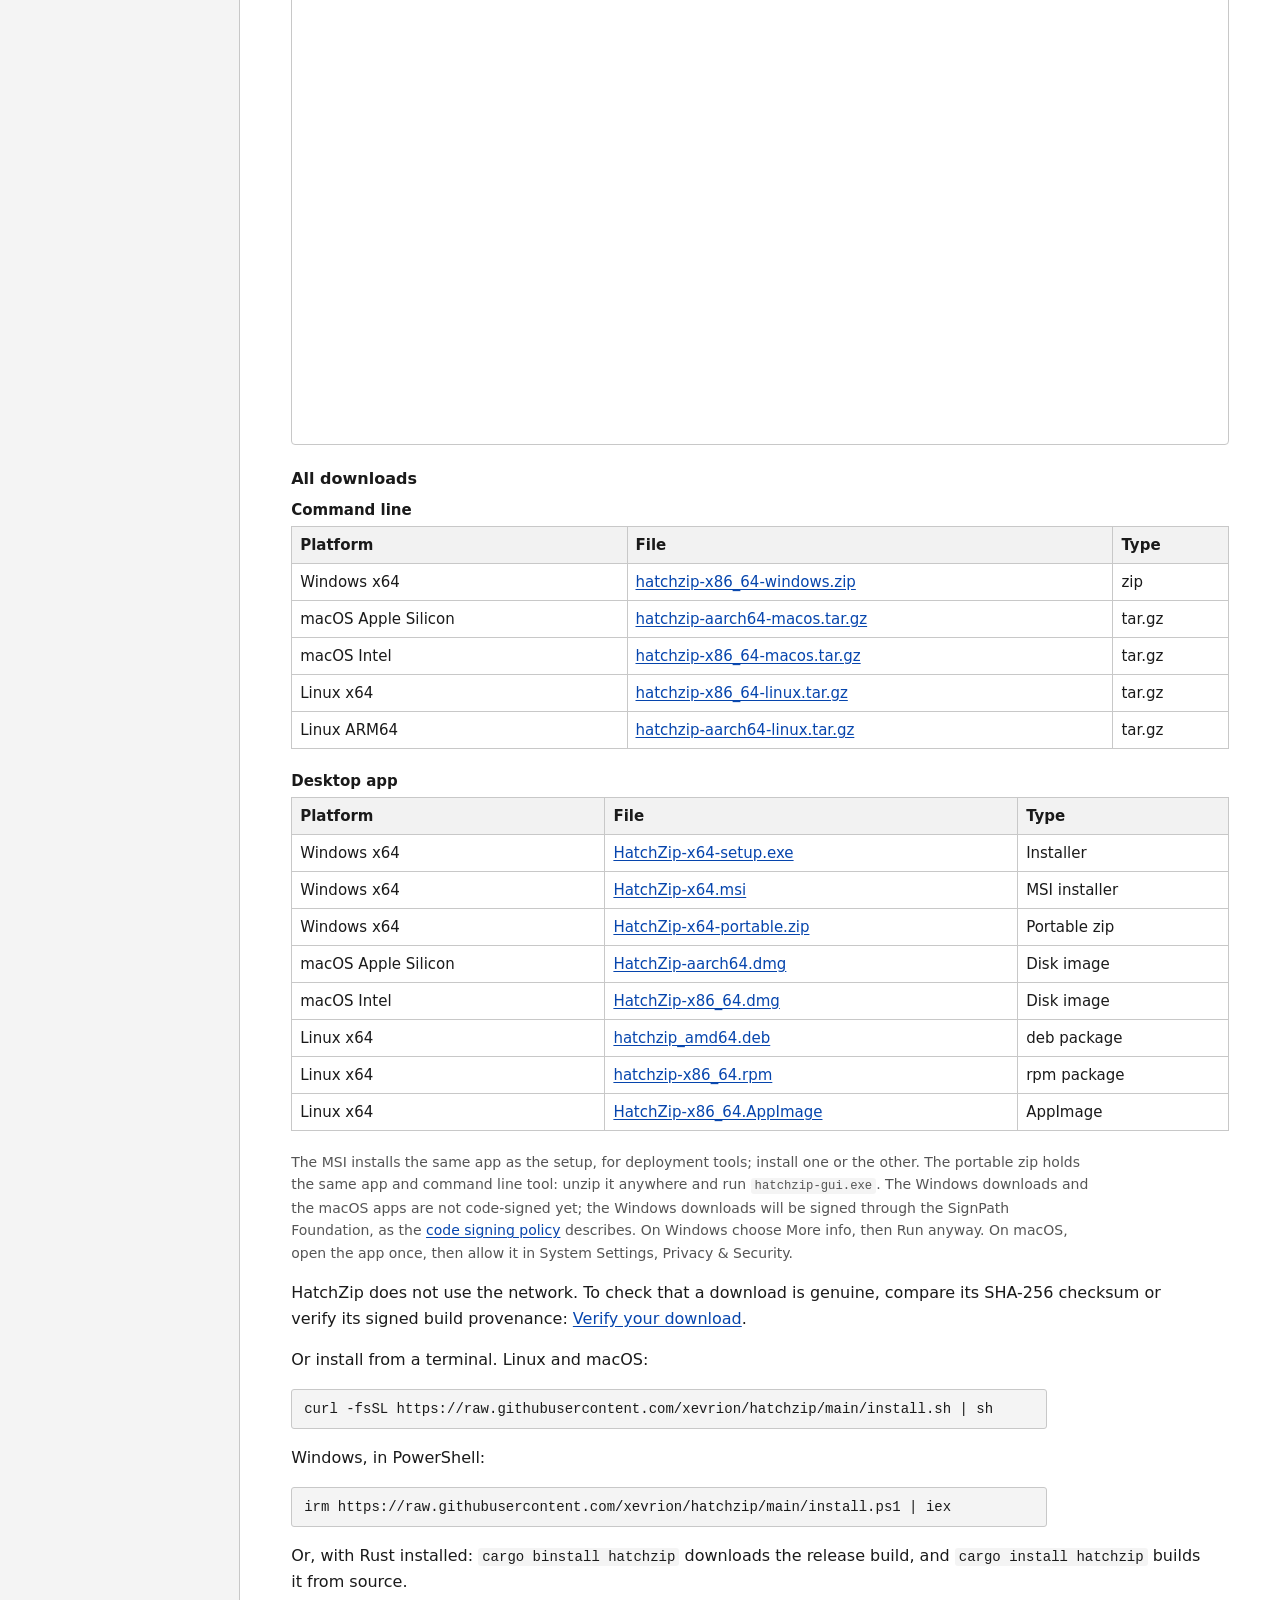
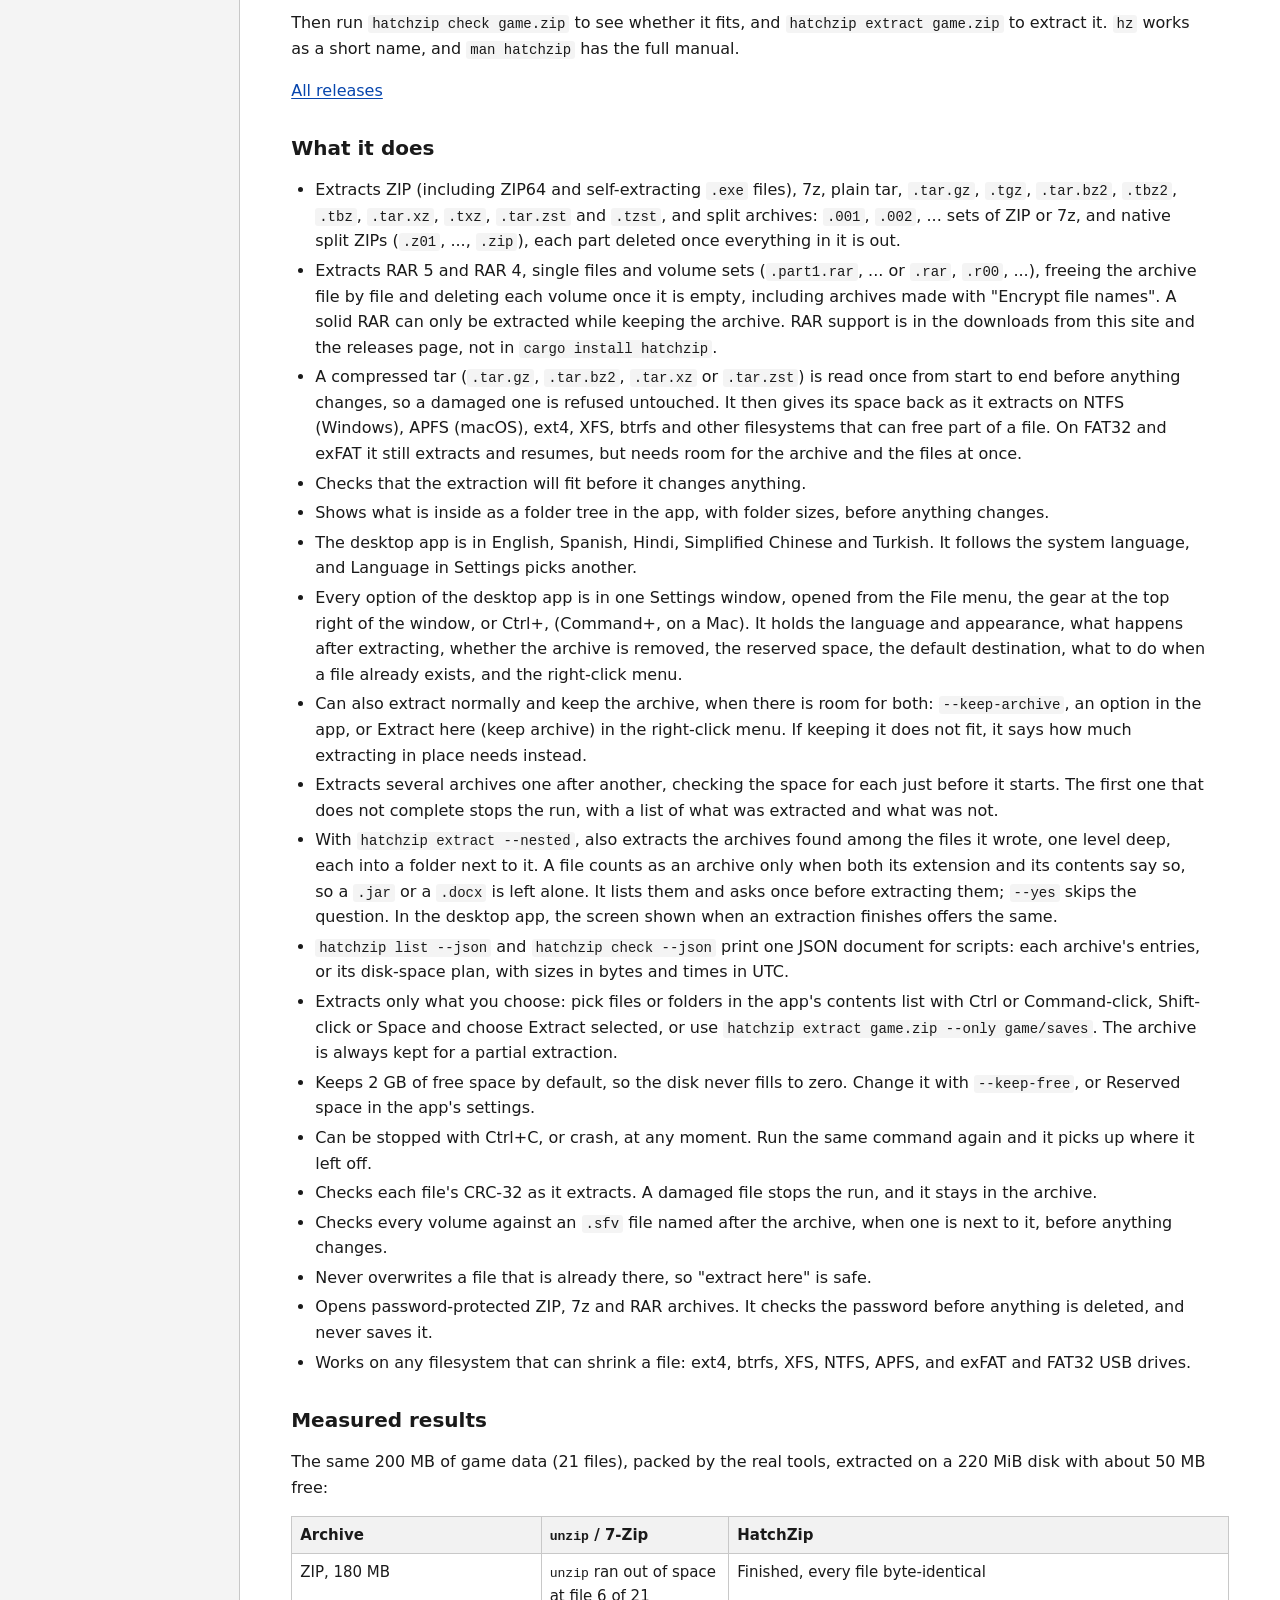
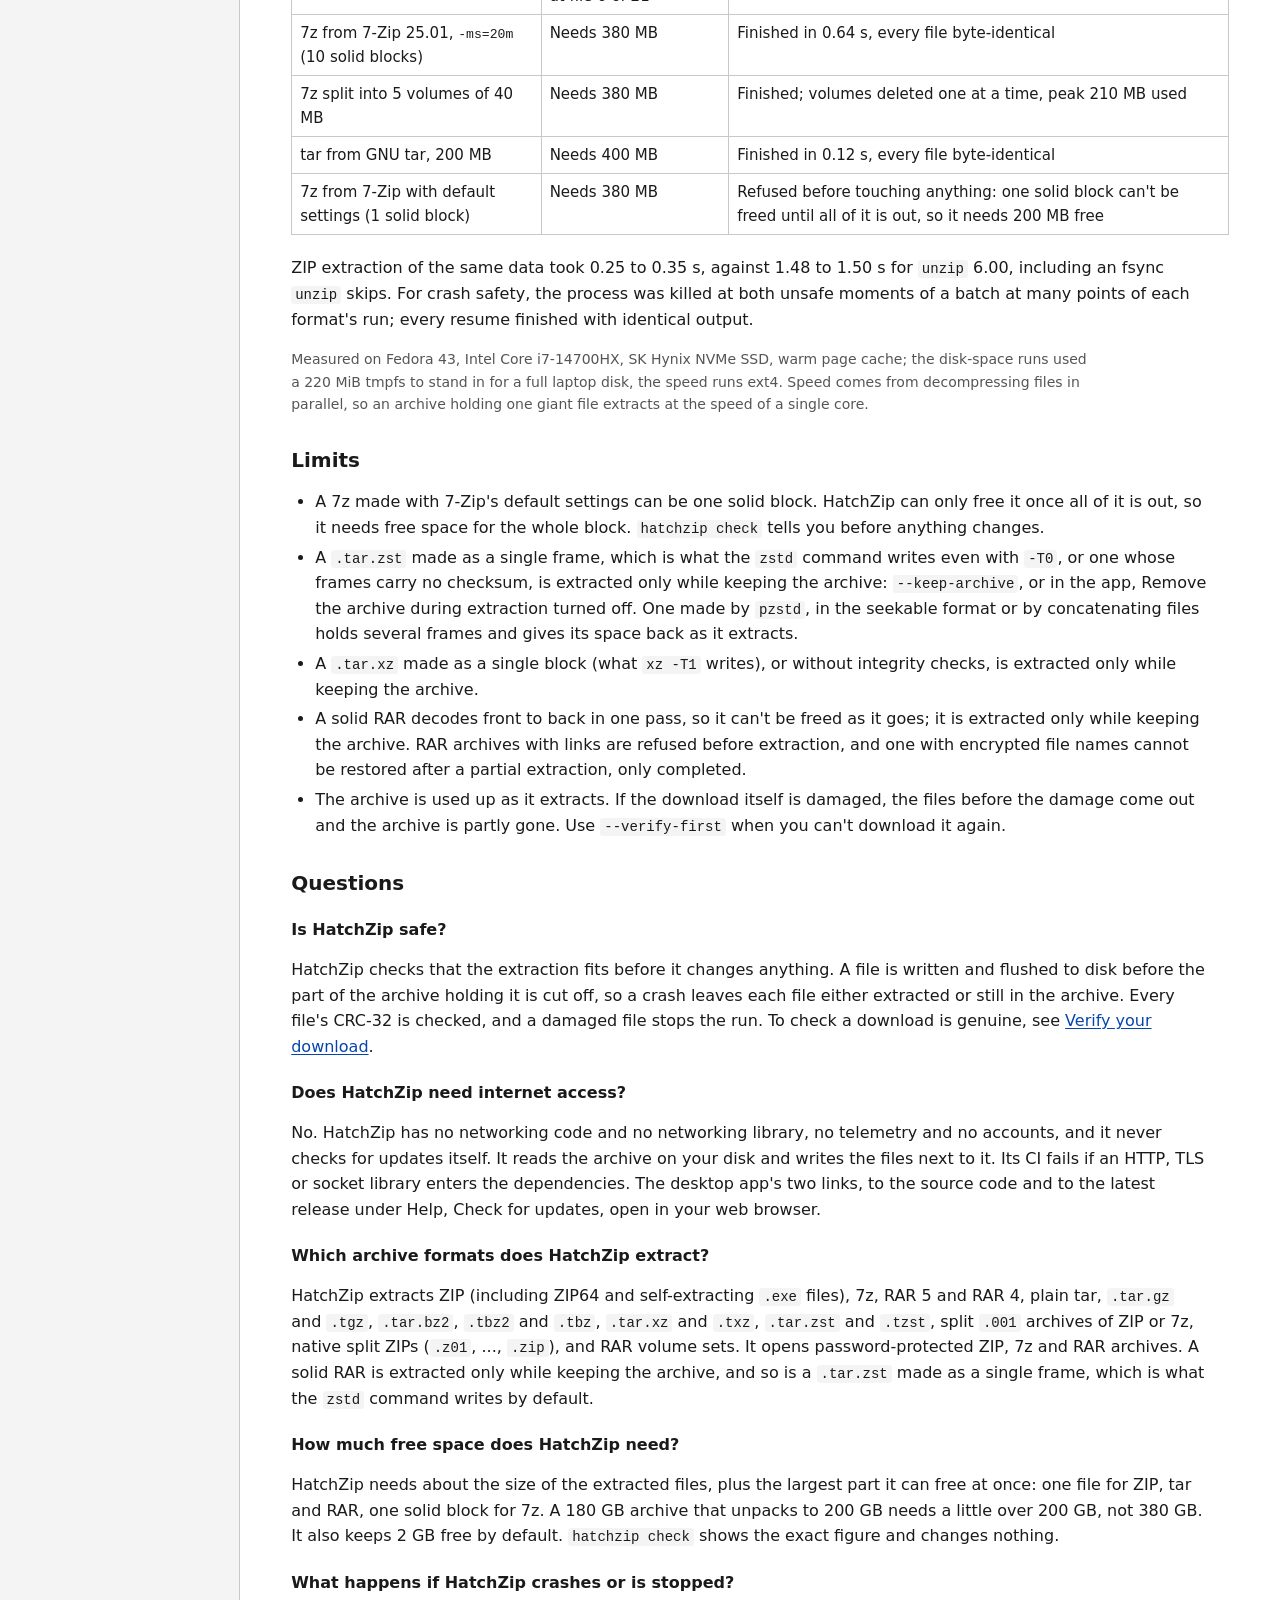
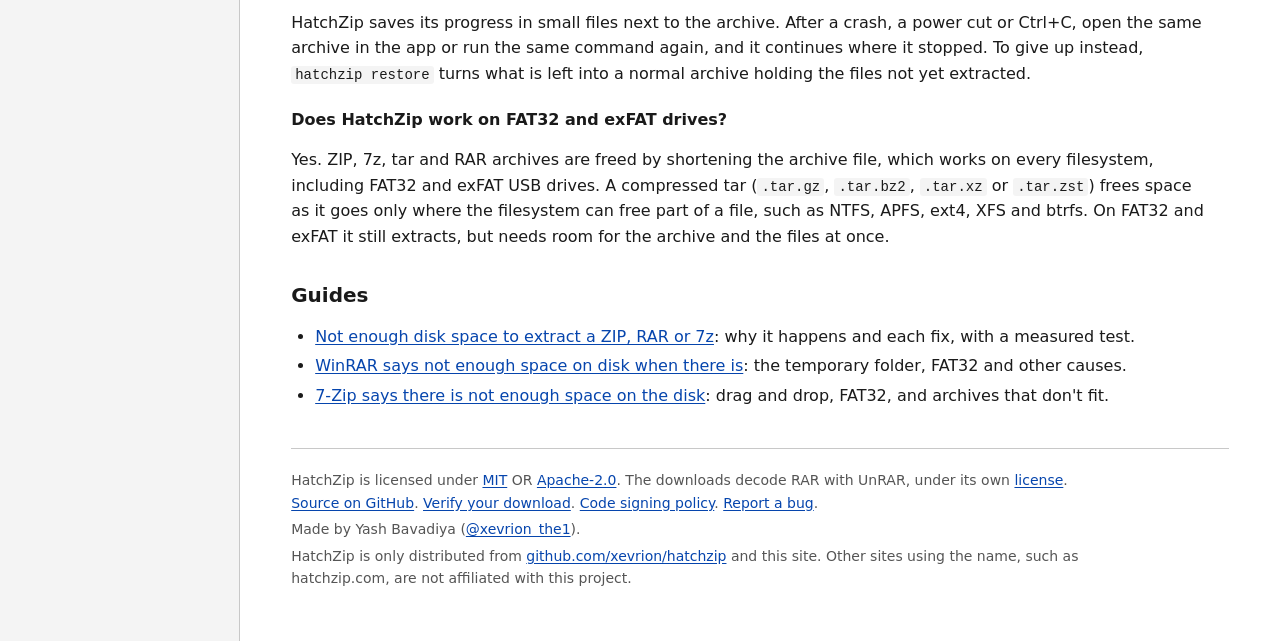
==== commit 55d54c59: "docs(site): describe --json and nested archives in the app" ====
--- a/site/index.html
+++ b/site/index.html
@@ -3,10 +3,9 @@
 <head>
 <meta charset="utf-8">
 <meta name="viewport" content="width=device-width, initial-scale=1">
-<meta http-equiv="Content-Security-Policy" content="default-src 'none'; script-src 'self' https://static.cloudflareinsights.com https://cloud.umami.is; connect-src https://cloudflareinsights.com https://cloud.umami.is https://gateway.umami.is https://api-gateway.umami.dev; style-src 'self'; img-src 'self'; base-uri 'none'; form-action 'none'">
+<meta http-equiv="Content-Security-Policy" content="default-src 'none'; script-src https://static.cloudflareinsights.com https://cloud.umami.is; connect-src https://cloudflareinsights.com https://cloud.umami.is https://gateway.umami.is https://api-gateway.umami.dev; style-src 'self'; img-src 'self'; base-uri 'none'; form-action 'none'">
 <meta name="referrer" content="no-referrer">
 <meta name="color-scheme" content="light dark">
-<script src="theme.js"></script>
 <title>HatchZip: extract archives without double the disk space</title>
 <meta name="description" content="HatchZip is a free, open-source extractor for ZIP, 7z, RAR and tar that works in place, so it needs free space for the files only, not the archive too.">
 <link rel="canonical" href="https://hatchzip.dev/">
@@ -33,15 +32,15 @@
 {"@type":"FAQPage","@id":"https://hatchzip.dev/#faq","mainEntity":[
 {"@type":"Question","name":"Is HatchZip safe?","acceptedAnswer":{"@type":"Answer","text":"HatchZip checks that the extraction fits before it changes anything. A file is written and flushed to disk before the part of the archive holding it is cut off, so a crash leaves each file either extracted or still in the archive. Every file's CRC-32 is checked, and a damaged file stops the run. To check a download is genuine, see Verify your download."}},
 {"@type":"Question","name":"Does HatchZip need internet access?","acceptedAnswer":{"@type":"Answer","text":"No. HatchZip has no networking code and no networking library, no telemetry and no accounts, and it never checks for updates itself. It reads the archive on your disk and writes the files next to it. Its CI fails if an HTTP, TLS or socket library enters the dependencies. The desktop app's two links, to the source code and to the latest release under Help, Check for updates, open in your web browser."}},
-{"@type":"Question","name":"Which archive formats does HatchZip extract?","acceptedAnswer":{"@type":"Answer","text":"HatchZip extracts ZIP (including ZIP64 and self-extracting .exe files), 7z, RAR 5 and RAR 4, plain tar, .tar.gz and .tgz, .tar.xz and .txz, split .001 archives of ZIP or 7z, and RAR volume sets. It opens password-protected ZIP, 7z and RAR archives. A solid RAR is extracted only while keeping the archive. .tar.zst is not supported yet."}},
+{"@type":"Question","name":"Which archive formats does HatchZip extract?","acceptedAnswer":{"@type":"Answer","text":"HatchZip extracts ZIP (including ZIP64 and self-extracting .exe files), 7z, RAR 5 and RAR 4, plain tar, .tar.gz and .tgz, .tar.bz2, .tbz2 and .tbz, .tar.xz and .txz, .tar.zst and .tzst, split .001 archives of ZIP or 7z, native split ZIPs (.z01, ..., .zip), and RAR volume sets. It opens password-protected ZIP, 7z and RAR archives. A solid RAR is extracted only while keeping the archive, and so is a .tar.zst made as a single frame, which is what the zstd command writes by default."}},
 {"@type":"Question","name":"How much free space does HatchZip need?","acceptedAnswer":{"@type":"Answer","text":"HatchZip needs about the size of the extracted files, plus the largest part it can free at once: one file for ZIP, tar and RAR, one solid block for 7z. A 180 GB archive that unpacks to 200 GB needs a little over 200 GB, not 380 GB. It also keeps 2 GB free by default. hatchzip check shows the exact figure and changes nothing."}},
 {"@type":"Question","name":"What happens if HatchZip crashes or is stopped?","acceptedAnswer":{"@type":"Answer","text":"HatchZip saves its progress in small files next to the archive. After a crash, a power cut or Ctrl+C, open the same archive in the app or run the same command again, and it continues where it stopped. To give up instead, hatchzip restore turns what is left into a normal archive holding the files not yet extracted."}},
-{"@type":"Question","name":"Does HatchZip work on FAT32 and exFAT drives?","acceptedAnswer":{"@type":"Answer","text":"Yes. ZIP, 7z, tar and RAR archives are freed by shortening the archive file, which works on every filesystem, including FAT32 and exFAT USB drives. A .tar.gz frees space as it goes only where the filesystem can free part of a file, such as NTFS, APFS, ext4, XFS and btrfs. On FAT32 and exFAT it still extracts, but needs room for the archive and the files at once."}}
+{"@type":"Question","name":"Does HatchZip work on FAT32 and exFAT drives?","acceptedAnswer":{"@type":"Answer","text":"Yes. ZIP, 7z, tar and RAR archives are freed by shortening the archive file, which works on every filesystem, including FAT32 and exFAT USB drives. A compressed tar (.tar.gz, .tar.bz2, .tar.xz or .tar.zst) frees space as it goes only where the filesystem can free part of a file, such as NTFS, APFS, ext4, XFS and btrfs. On FAT32 and exFAT it still extracts, but needs room for the archive and the files at once."}}
 ]}
 ]}
 </script>
 <link rel="icon" href="favicon.svg" type="image/svg+xml">
-<link rel="stylesheet" href="style.css?v=9">
+<link rel="stylesheet" href="style.css?v=6">
 </head>
 <body>
 <div class="page">
@@ -157,14 +156,19 @@
 <section aria-labelledby="features">
 <h2 id="features">What it does</h2>
 <ul>
-<li>Extracts ZIP (including ZIP64 and self-extracting <code>.exe</code> files), 7z, plain tar, <code>.tar.gz</code>, <code>.tgz</code>, <code>.tar.xz</code> and <code>.txz</code>, and split archives (<code>.001</code>, <code>.002</code>, ...) of ZIP or 7z.</li>
+<li>Extracts ZIP (including ZIP64 and self-extracting <code>.exe</code> files), 7z, plain tar, <code>.tar.gz</code>, <code>.tgz</code>, <code>.tar.bz2</code>, <code>.tbz2</code>, <code>.tbz</code>, <code>.tar.xz</code>, <code>.txz</code>, <code>.tar.zst</code> and <code>.tzst</code>, and split archives: <code>.001</code>, <code>.002</code>, ... sets of ZIP or 7z, and native split ZIPs (<code>.z01</code>, ..., <code>.zip</code>), each part deleted once everything in it is out.</li>
 <li>Extracts RAR 5 and RAR 4, single files and volume sets (<code>.part1.rar</code>, ... or <code>.rar</code>, <code>.r00</code>, ...), freeing the archive file by file and deleting each volume once it is empty, including archives made with "Encrypt file names". A solid RAR can only be extracted while keeping the archive. RAR support is in the downloads from this site and the releases page, not in <code>cargo install hatchzip</code>.</li>
-<li>A <code>.tar.gz</code> or <code>.tar.xz</code> is read once from start to end before anything changes, so a damaged one is refused untouched. It then gives its space back as it extracts on NTFS (Windows), APFS (macOS), ext4, XFS, btrfs and other filesystems that can free part of a file. On FAT32 and exFAT it still extracts and resumes, but needs room for the archive and the files at once.</li>
+<li>A compressed tar (<code>.tar.gz</code>, <code>.tar.bz2</code>, <code>.tar.xz</code> or <code>.tar.zst</code>) is read once from start to end before anything changes, so a damaged one is refused untouched. It then gives its space back as it extracts on NTFS (Windows), APFS (macOS), ext4, XFS, btrfs and other filesystems that can free part of a file. On FAT32 and exFAT it still extracts and resumes, but needs room for the archive and the files at once.</li>
 <li>Checks that the extraction will fit before it changes anything.</li>
 <li>Shows what is inside as a folder tree in the app, with folder sizes, before anything changes.</li>
+<li>The desktop app is in English, Spanish, Hindi, Simplified Chinese and Turkish. It follows the system language, and Language in Settings picks another.</li>
+<li>Every option of the desktop app is in one Settings window, opened from the File menu, the gear at the top right of the window, or Ctrl+, (Command+, on a Mac). It holds the language and appearance, what happens after extracting, whether the archive is removed, the reserved space, the default destination, what to do when a file already exists, and the right-click menu.</li>
 <li>Can also extract normally and keep the archive, when there is room for both: <code>--keep-archive</code>, an option in the app, or Extract here (keep archive) in the right-click menu. If keeping it does not fit, it says how much extracting in place needs instead.</li>
 <li>Extracts several archives one after another, checking the space for each just before it starts. The first one that does not complete stops the run, with a list of what was extracted and what was not.</li>
-<li>Keeps 2 GB of free space by default, so the disk never fills to zero. Change it with <code>--keep-free</code>.</li>
+<li>With <code>hatchzip extract --nested</code>, also extracts the archives found among the files it wrote, one level deep, each into a folder next to it. A file counts as an archive only when both its extension and its contents say so, so a <code>.jar</code> or a <code>.docx</code> is left alone. It lists them and asks once before extracting them; <code>--yes</code> skips the question. In the desktop app, the screen shown when an extraction finishes offers the same.</li>
+<li><code>hatchzip list --json</code> and <code>hatchzip check --json</code> print one JSON document for scripts: each archive's entries, or its disk-space plan, with sizes in bytes and times in UTC.</li>
+<li>Extracts only what you choose: pick files or folders in the app's contents list with Ctrl or Command-click, Shift-click or Space and choose Extract selected, or use <code>hatchzip extract game.zip --only game/saves</code>. The archive is always kept for a partial extraction.</li>
+<li>Keeps 2 GB of free space by default, so the disk never fills to zero. Change it with <code>--keep-free</code>, or Reserved space in the app's settings.</li>
 <li>Can be stopped with Ctrl+C, or crash, at any moment. Run the same command again and it picks up where it left off.</li>
 <li>Checks each file's CRC-32 as it extracts. A damaged file stops the run, and it stays in the archive.</li>
 <li>Checks every volume against an <code>.sfv</code> file named after the archive, when one is next to it, before anything changes.</li>
@@ -197,7 +201,7 @@
 <h2 id="limits">Limits</h2>
 <ul>
 <li>A 7z made with 7-Zip's default settings can be one solid block. HatchZip can only free it once all of it is out, so it needs free space for the whole block. <code>hatchzip check</code> tells you before anything changes.</li>
-<li><code>.tar.zst</code> is not supported yet. It is refused before extraction.</li>
+<li>A <code>.tar.zst</code> made as a single frame, which is what the <code>zstd</code> command writes even with <code>-T0</code>, or one whose frames carry no checksum, is extracted only while keeping the archive: <code>--keep-archive</code>, or in the app, Remove the archive during extraction turned off. One made by <code>pzstd</code>, in the seekable format or by concatenating files holds several frames and gives its space back as it extracts.</li>
 <li>A <code>.tar.xz</code> made as a single block (what <code>xz -T1</code> writes), or without integrity checks, is extracted only while keeping the archive.</li>
 <li>A solid RAR decodes front to back in one pass, so it can't be freed as it goes; it is extracted only while keeping the archive. RAR archives with links are refused before extraction, and one with encrypted file names cannot be restored after a partial extraction, only completed.</li>
 <li>The archive is used up as it extracts. If the download itself is damaged, the files before the damage come out and the archive is partly gone. Use <code>--verify-first</code> when you can't download it again.</li>
@@ -211,13 +215,13 @@
 <h3>Does HatchZip need internet access?</h3>
 <p>No. HatchZip has no networking code and no networking library, no telemetry and no accounts, and it never checks for updates itself. It reads the archive on your disk and writes the files next to it. Its CI fails if an HTTP, TLS or socket library enters the dependencies. The desktop app's two links, to the source code and to the latest release under Help, Check for updates, open in your web browser.</p>
 <h3>Which archive formats does HatchZip extract?</h3>
-<p>HatchZip extracts ZIP (including ZIP64 and self-extracting <code>.exe</code> files), 7z, RAR 5 and RAR 4, plain tar, <code>.tar.gz</code> and <code>.tgz</code>, <code>.tar.xz</code> and <code>.txz</code>, split <code>.001</code> archives of ZIP or 7z, and RAR volume sets. It opens password-protected ZIP, 7z and RAR archives. A solid RAR is extracted only while keeping the archive. <code>.tar.zst</code> is not supported yet.</p>
+<p>HatchZip extracts ZIP (including ZIP64 and self-extracting <code>.exe</code> files), 7z, RAR 5 and RAR 4, plain tar, <code>.tar.gz</code> and <code>.tgz</code>, <code>.tar.bz2</code>, <code>.tbz2</code> and <code>.tbz</code>, <code>.tar.xz</code> and <code>.txz</code>, <code>.tar.zst</code> and <code>.tzst</code>, split <code>.001</code> archives of ZIP or 7z, native split ZIPs (<code>.z01</code>, ..., <code>.zip</code>), and RAR volume sets. It opens password-protected ZIP, 7z and RAR archives. A solid RAR is extracted only while keeping the archive, and so is a <code>.tar.zst</code> made as a single frame, which is what the <code>zstd</code> command writes by default.</p>
 <h3>How much free space does HatchZip need?</h3>
 <p>HatchZip needs about the size of the extracted files, plus the largest part it can free at once: one file for ZIP, tar and RAR, one solid block for 7z. A 180 GB archive that unpacks to 200 GB needs a little over 200 GB, not 380 GB. It also keeps 2 GB free by default. <code>hatchzip check</code> shows the exact figure and changes nothing.</p>
 <h3>What happens if HatchZip crashes or is stopped?</h3>
 <p>HatchZip saves its progress in small files next to the archive. After a crash, a power cut or Ctrl+C, open the same archive in the app or run the same command again, and it continues where it stopped. To give up instead, <code>hatchzip restore</code> turns what is left into a normal archive holding the files not yet extracted.</p>
 <h3>Does HatchZip work on FAT32 and exFAT drives?</h3>
-<p>Yes. ZIP, 7z, tar and RAR archives are freed by shortening the archive file, which works on every filesystem, including FAT32 and exFAT USB drives. A <code>.tar.gz</code> frees space as it goes only where the filesystem can free part of a file, such as NTFS, APFS, ext4, XFS and btrfs. On FAT32 and exFAT it still extracts, but needs room for the archive and the files at once.</p>
+<p>Yes. ZIP, 7z, tar and RAR archives are freed by shortening the archive file, which works on every filesystem, including FAT32 and exFAT USB drives. A compressed tar (<code>.tar.gz</code>, <code>.tar.bz2</code>, <code>.tar.xz</code> or <code>.tar.zst</code>) frees space as it goes only where the filesystem can free part of a file, such as NTFS, APFS, ext4, XFS and btrfs. On FAT32 and exFAT it still extracts, but needs room for the archive and the files at once.</p>
 </section>
 
 <section aria-labelledby="guides">
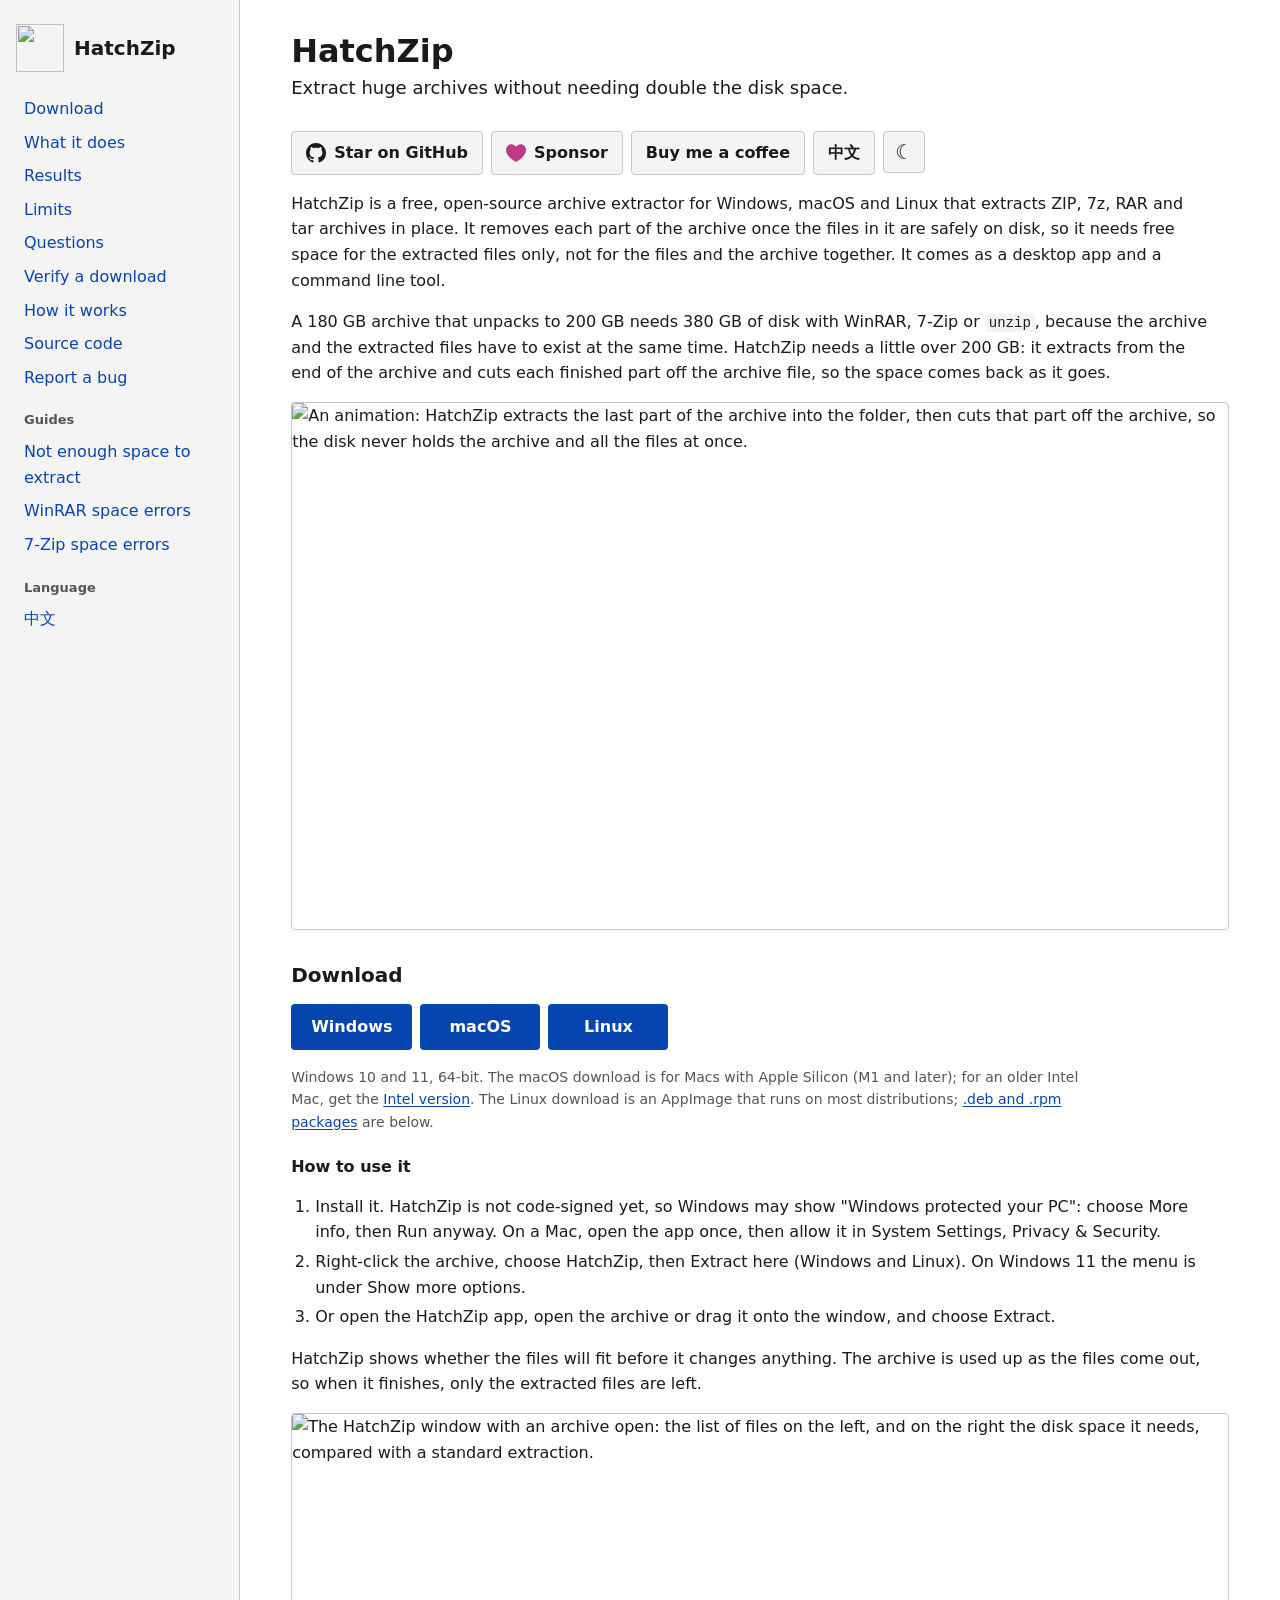
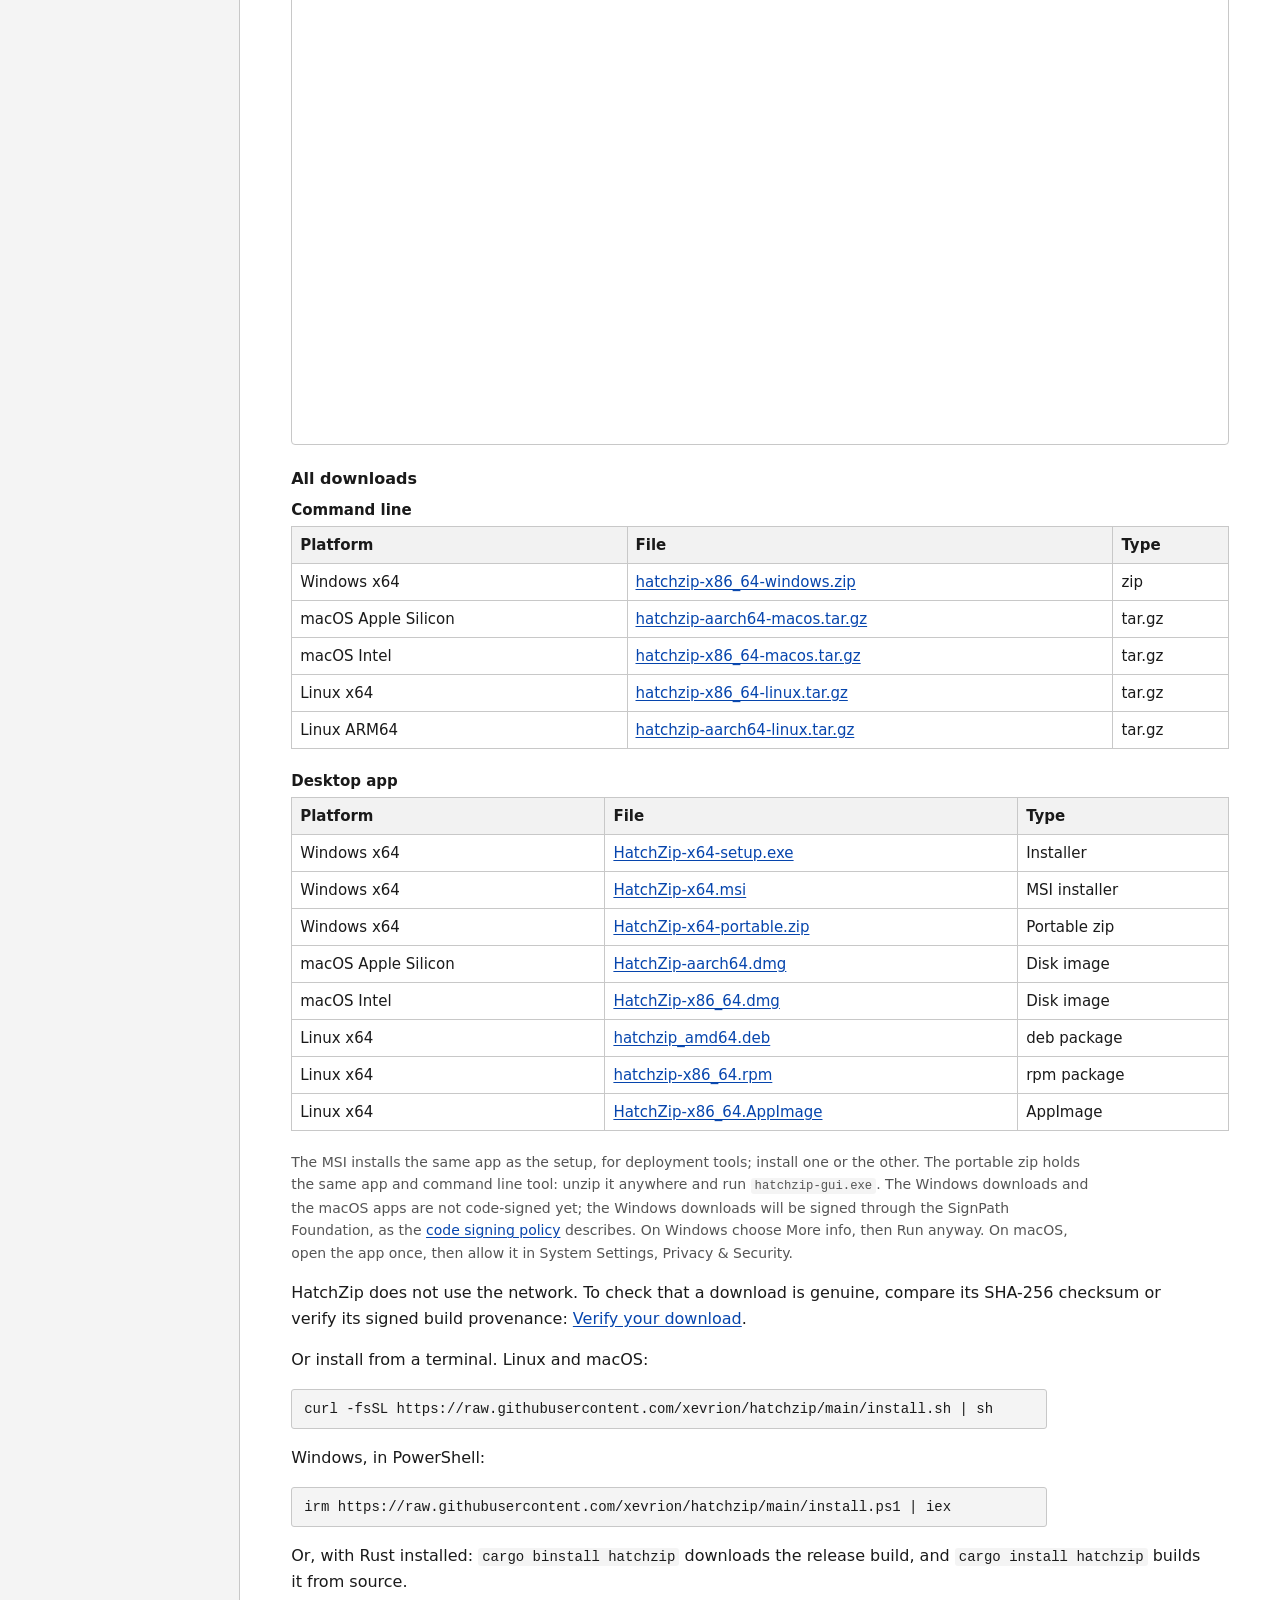
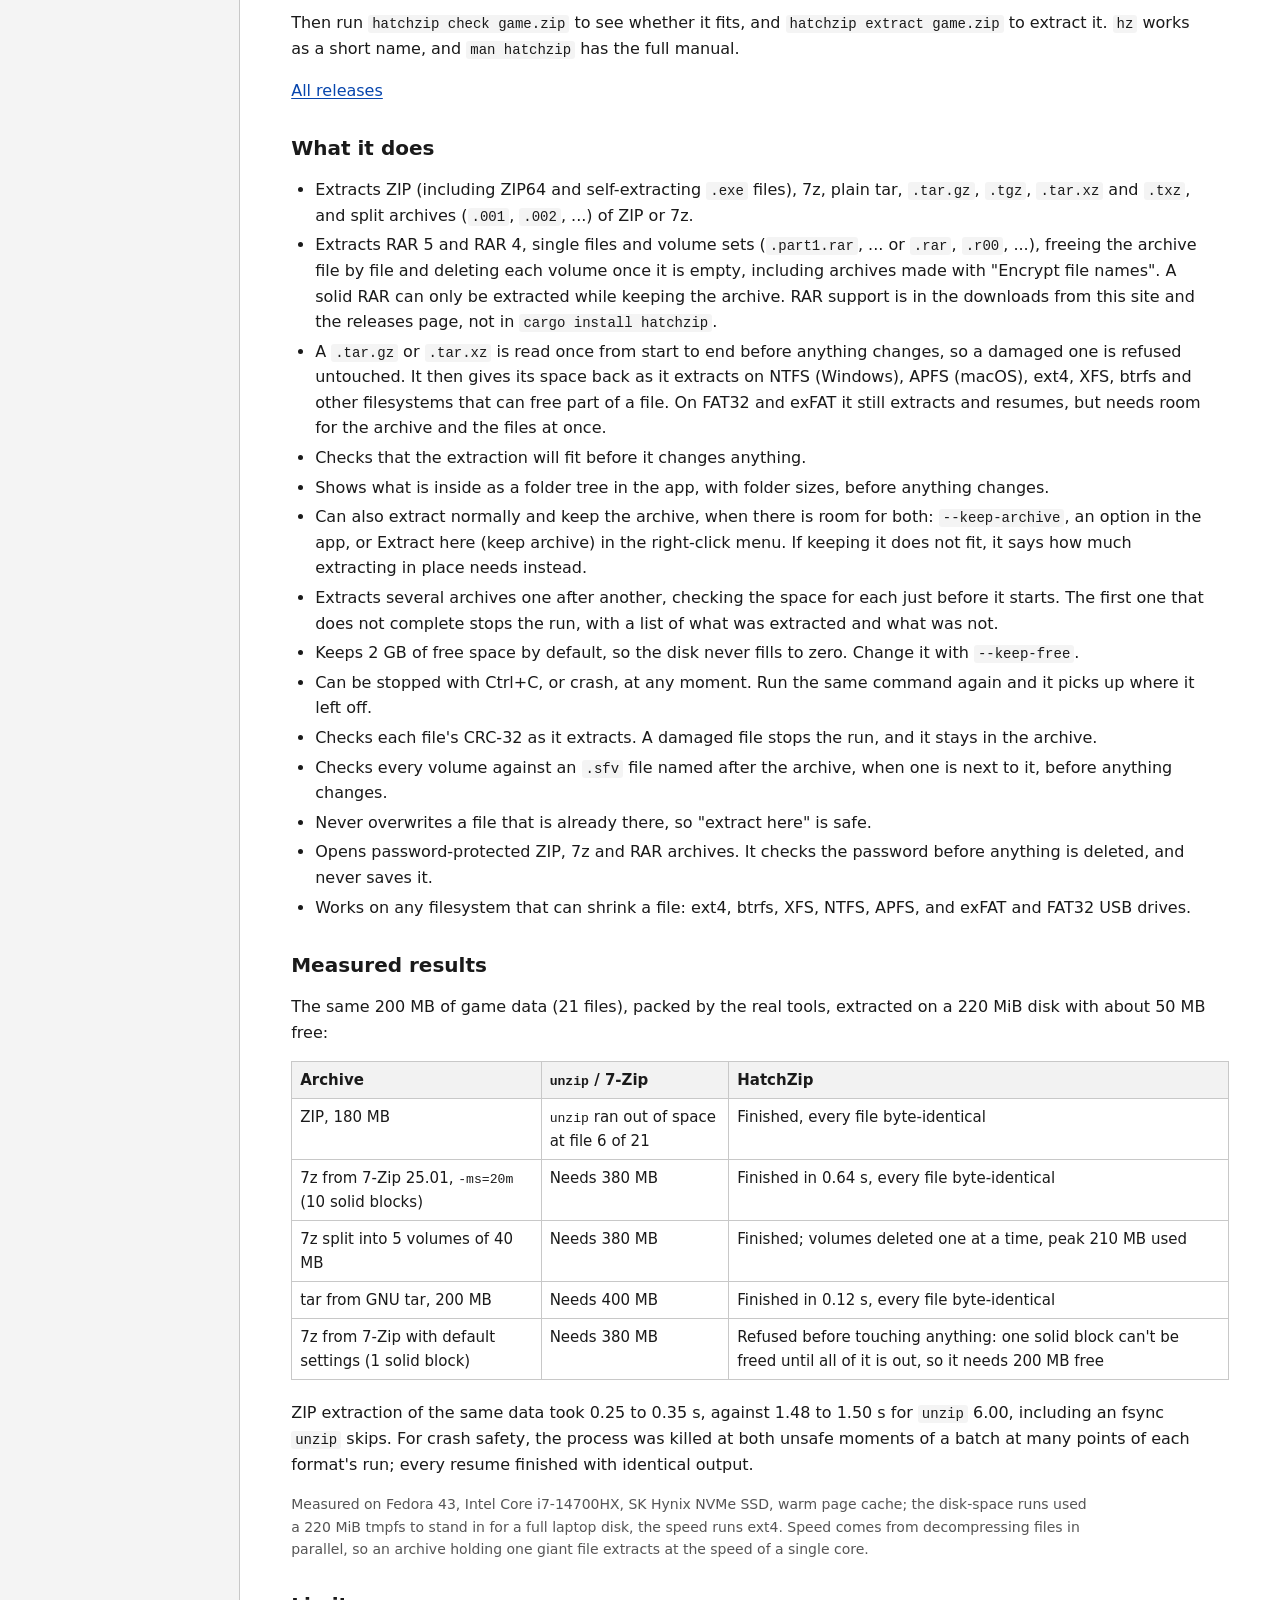
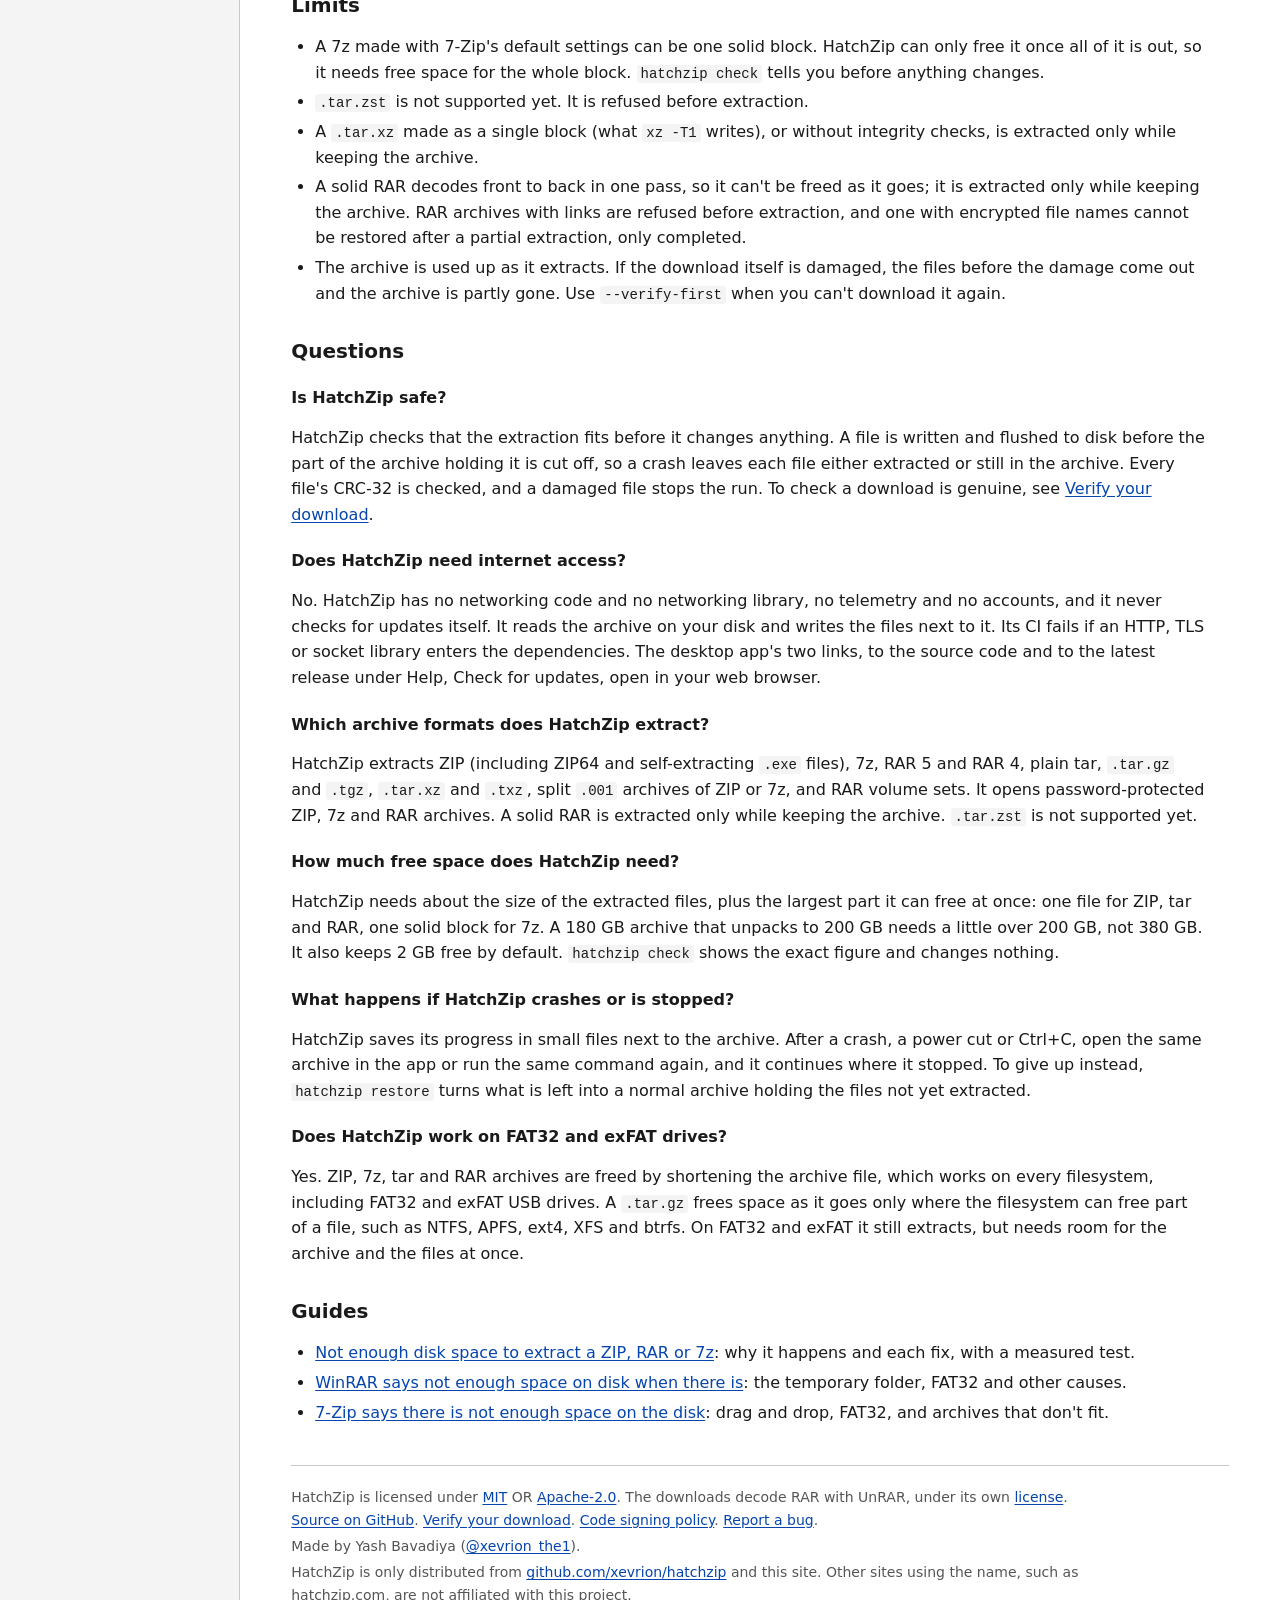
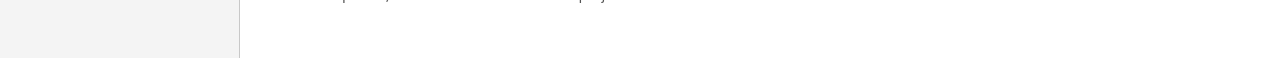
==== commit 4bb1ac54: "Use CSS-only theme toggle" ====
--- a/site/index.html
+++ b/site/index.html
@@ -32,15 +32,15 @@
 {"@type":"FAQPage","@id":"https://hatchzip.dev/#faq","mainEntity":[
 {"@type":"Question","name":"Is HatchZip safe?","acceptedAnswer":{"@type":"Answer","text":"HatchZip checks that the extraction fits before it changes anything. A file is written and flushed to disk before the part of the archive holding it is cut off, so a crash leaves each file either extracted or still in the archive. Every file's CRC-32 is checked, and a damaged file stops the run. To check a download is genuine, see Verify your download."}},
 {"@type":"Question","name":"Does HatchZip need internet access?","acceptedAnswer":{"@type":"Answer","text":"No. HatchZip has no networking code and no networking library, no telemetry and no accounts, and it never checks for updates itself. It reads the archive on your disk and writes the files next to it. Its CI fails if an HTTP, TLS or socket library enters the dependencies. The desktop app's two links, to the source code and to the latest release under Help, Check for updates, open in your web browser."}},
-{"@type":"Question","name":"Which archive formats does HatchZip extract?","acceptedAnswer":{"@type":"Answer","text":"HatchZip extracts ZIP (including ZIP64 and self-extracting .exe files), 7z, RAR 5 and RAR 4, plain tar, .tar.gz and .tgz, .tar.bz2, .tbz2 and .tbz, .tar.xz and .txz, .tar.zst and .tzst, split .001 archives of ZIP or 7z, native split ZIPs (.z01, ..., .zip), and RAR volume sets. It opens password-protected ZIP, 7z and RAR archives. A solid RAR is extracted only while keeping the archive, and so is a .tar.zst made as a single frame, which is what the zstd command writes by default."}},
+{"@type":"Question","name":"Which archive formats does HatchZip extract?","acceptedAnswer":{"@type":"Answer","text":"HatchZip extracts ZIP (including ZIP64 and self-extracting .exe files), 7z, RAR 5 and RAR 4, plain tar, .tar.gz and .tgz, .tar.xz and .txz, split .001 archives of ZIP or 7z, and RAR volume sets. It opens password-protected ZIP, 7z and RAR archives. A solid RAR is extracted only while keeping the archive. .tar.zst is not supported yet."}},
 {"@type":"Question","name":"How much free space does HatchZip need?","acceptedAnswer":{"@type":"Answer","text":"HatchZip needs about the size of the extracted files, plus the largest part it can free at once: one file for ZIP, tar and RAR, one solid block for 7z. A 180 GB archive that unpacks to 200 GB needs a little over 200 GB, not 380 GB. It also keeps 2 GB free by default. hatchzip check shows the exact figure and changes nothing."}},
 {"@type":"Question","name":"What happens if HatchZip crashes or is stopped?","acceptedAnswer":{"@type":"Answer","text":"HatchZip saves its progress in small files next to the archive. After a crash, a power cut or Ctrl+C, open the same archive in the app or run the same command again, and it continues where it stopped. To give up instead, hatchzip restore turns what is left into a normal archive holding the files not yet extracted."}},
-{"@type":"Question","name":"Does HatchZip work on FAT32 and exFAT drives?","acceptedAnswer":{"@type":"Answer","text":"Yes. ZIP, 7z, tar and RAR archives are freed by shortening the archive file, which works on every filesystem, including FAT32 and exFAT USB drives. A compressed tar (.tar.gz, .tar.bz2, .tar.xz or .tar.zst) frees space as it goes only where the filesystem can free part of a file, such as NTFS, APFS, ext4, XFS and btrfs. On FAT32 and exFAT it still extracts, but needs room for the archive and the files at once."}}
+{"@type":"Question","name":"Does HatchZip work on FAT32 and exFAT drives?","acceptedAnswer":{"@type":"Answer","text":"Yes. ZIP, 7z, tar and RAR archives are freed by shortening the archive file, which works on every filesystem, including FAT32 and exFAT USB drives. A .tar.gz frees space as it goes only where the filesystem can free part of a file, such as NTFS, APFS, ext4, XFS and btrfs. On FAT32 and exFAT it still extracts, but needs room for the archive and the files at once."}}
 ]}
 ]}
 </script>
 <link rel="icon" href="favicon.svg" type="image/svg+xml">
-<link rel="stylesheet" href="style.css?v=6">
+<link rel="stylesheet" href="style.css?v=7">
 </head>
 <body>
 <div class="page">
@@ -82,6 +82,8 @@
 <a class="gh" href="sponsor.html"><svg viewBox="0 0 16 16" width="20" height="20" aria-hidden="true"><path fill="#bf3989" d="M7.655 14.916v-.001h-.002l-.006-.003-.018-.01a22.066 22.066 0 0 1-3.744-2.584C2.045 10.731 0 8.35 0 5.5 0 2.836 2.086 1 4.25 1 5.797 1 7.153 1.802 8 3.02 8.847 1.802 10.203 1 11.75 1 13.914 1 16 2.836 16 5.5c0 2.85-2.044 5.231-3.886 6.818a22.094 22.094 0 0 1-3.433 2.414 7.152 7.152 0 0 1-.31.17l-.018.01-.008.004a.75.75 0 0 1-.69 0Z"/></svg><span>Sponsor</span></a>
 <a class="gh" href="https://buymeacoffee.com/xevrion"><span>Buy me a coffee</span></a>
 <a class="gh" href="zh.html" lang="zh-Hans" hreflang="zh-Hans"><span>中文</span></a>
+<input type="checkbox" id="theme" class="theme-switch">
+<label for="theme" class="theme-toggle gh" title="Switch theme"><span class="sr">Switch theme</span></label>
 </div>
 </header>
 <main>
@@ -156,19 +158,14 @@
 <section aria-labelledby="features">
 <h2 id="features">What it does</h2>
 <ul>
-<li>Extracts ZIP (including ZIP64 and self-extracting <code>.exe</code> files), 7z, plain tar, <code>.tar.gz</code>, <code>.tgz</code>, <code>.tar.bz2</code>, <code>.tbz2</code>, <code>.tbz</code>, <code>.tar.xz</code>, <code>.txz</code>, <code>.tar.zst</code> and <code>.tzst</code>, and split archives: <code>.001</code>, <code>.002</code>, ... sets of ZIP or 7z, and native split ZIPs (<code>.z01</code>, ..., <code>.zip</code>), each part deleted once everything in it is out.</li>
+<li>Extracts ZIP (including ZIP64 and self-extracting <code>.exe</code> files), 7z, plain tar, <code>.tar.gz</code>, <code>.tgz</code>, <code>.tar.xz</code> and <code>.txz</code>, and split archives (<code>.001</code>, <code>.002</code>, ...) of ZIP or 7z.</li>
 <li>Extracts RAR 5 and RAR 4, single files and volume sets (<code>.part1.rar</code>, ... or <code>.rar</code>, <code>.r00</code>, ...), freeing the archive file by file and deleting each volume once it is empty, including archives made with "Encrypt file names". A solid RAR can only be extracted while keeping the archive. RAR support is in the downloads from this site and the releases page, not in <code>cargo install hatchzip</code>.</li>
-<li>A compressed tar (<code>.tar.gz</code>, <code>.tar.bz2</code>, <code>.tar.xz</code> or <code>.tar.zst</code>) is read once from start to end before anything changes, so a damaged one is refused untouched. It then gives its space back as it extracts on NTFS (Windows), APFS (macOS), ext4, XFS, btrfs and other filesystems that can free part of a file. On FAT32 and exFAT it still extracts and resumes, but needs room for the archive and the files at once.</li>
+<li>A <code>.tar.gz</code> or <code>.tar.xz</code> is read once from start to end before anything changes, so a damaged one is refused untouched. It then gives its space back as it extracts on NTFS (Windows), APFS (macOS), ext4, XFS, btrfs and other filesystems that can free part of a file. On FAT32 and exFAT it still extracts and resumes, but needs room for the archive and the files at once.</li>
 <li>Checks that the extraction will fit before it changes anything.</li>
 <li>Shows what is inside as a folder tree in the app, with folder sizes, before anything changes.</li>
-<li>The desktop app is in English, Spanish, Hindi, Simplified Chinese and Turkish. It follows the system language, and Language in Settings picks another.</li>
-<li>Every option of the desktop app is in one Settings window, opened from the File menu, the gear at the top right of the window, or Ctrl+, (Command+, on a Mac). It holds the language and appearance, what happens after extracting, whether the archive is removed, the reserved space, the default destination, what to do when a file already exists, and the right-click menu.</li>
 <li>Can also extract normally and keep the archive, when there is room for both: <code>--keep-archive</code>, an option in the app, or Extract here (keep archive) in the right-click menu. If keeping it does not fit, it says how much extracting in place needs instead.</li>
 <li>Extracts several archives one after another, checking the space for each just before it starts. The first one that does not complete stops the run, with a list of what was extracted and what was not.</li>
-<li>With <code>hatchzip extract --nested</code>, also extracts the archives found among the files it wrote, one level deep, each into a folder next to it. A file counts as an archive only when both its extension and its contents say so, so a <code>.jar</code> or a <code>.docx</code> is left alone. It lists them and asks once before extracting them; <code>--yes</code> skips the question. In the desktop app, the screen shown when an extraction finishes offers the same.</li>
-<li><code>hatchzip list --json</code> and <code>hatchzip check --json</code> print one JSON document for scripts: each archive's entries, or its disk-space plan, with sizes in bytes and times in UTC.</li>
-<li>Extracts only what you choose: pick files or folders in the app's contents list with Ctrl or Command-click, Shift-click or Space and choose Extract selected, or use <code>hatchzip extract game.zip --only game/saves</code>. The archive is always kept for a partial extraction.</li>
-<li>Keeps 2 GB of free space by default, so the disk never fills to zero. Change it with <code>--keep-free</code>, or Reserved space in the app's settings.</li>
+<li>Keeps 2 GB of free space by default, so the disk never fills to zero. Change it with <code>--keep-free</code>.</li>
 <li>Can be stopped with Ctrl+C, or crash, at any moment. Run the same command again and it picks up where it left off.</li>
 <li>Checks each file's CRC-32 as it extracts. A damaged file stops the run, and it stays in the archive.</li>
 <li>Checks every volume against an <code>.sfv</code> file named after the archive, when one is next to it, before anything changes.</li>
@@ -201,7 +198,7 @@
 <h2 id="limits">Limits</h2>
 <ul>
 <li>A 7z made with 7-Zip's default settings can be one solid block. HatchZip can only free it once all of it is out, so it needs free space for the whole block. <code>hatchzip check</code> tells you before anything changes.</li>
-<li>A <code>.tar.zst</code> made as a single frame, which is what the <code>zstd</code> command writes even with <code>-T0</code>, or one whose frames carry no checksum, is extracted only while keeping the archive: <code>--keep-archive</code>, or in the app, Remove the archive during extraction turned off. One made by <code>pzstd</code>, in the seekable format or by concatenating files holds several frames and gives its space back as it extracts.</li>
+<li><code>.tar.zst</code> is not supported yet. It is refused before extraction.</li>
 <li>A <code>.tar.xz</code> made as a single block (what <code>xz -T1</code> writes), or without integrity checks, is extracted only while keeping the archive.</li>
 <li>A solid RAR decodes front to back in one pass, so it can't be freed as it goes; it is extracted only while keeping the archive. RAR archives with links are refused before extraction, and one with encrypted file names cannot be restored after a partial extraction, only completed.</li>
 <li>The archive is used up as it extracts. If the download itself is damaged, the files before the damage come out and the archive is partly gone. Use <code>--verify-first</code> when you can't download it again.</li>
@@ -215,13 +212,13 @@
 <h3>Does HatchZip need internet access?</h3>
 <p>No. HatchZip has no networking code and no networking library, no telemetry and no accounts, and it never checks for updates itself. It reads the archive on your disk and writes the files next to it. Its CI fails if an HTTP, TLS or socket library enters the dependencies. The desktop app's two links, to the source code and to the latest release under Help, Check for updates, open in your web browser.</p>
 <h3>Which archive formats does HatchZip extract?</h3>
-<p>HatchZip extracts ZIP (including ZIP64 and self-extracting <code>.exe</code> files), 7z, RAR 5 and RAR 4, plain tar, <code>.tar.gz</code> and <code>.tgz</code>, <code>.tar.bz2</code>, <code>.tbz2</code> and <code>.tbz</code>, <code>.tar.xz</code> and <code>.txz</code>, <code>.tar.zst</code> and <code>.tzst</code>, split <code>.001</code> archives of ZIP or 7z, native split ZIPs (<code>.z01</code>, ..., <code>.zip</code>), and RAR volume sets. It opens password-protected ZIP, 7z and RAR archives. A solid RAR is extracted only while keeping the archive, and so is a <code>.tar.zst</code> made as a single frame, which is what the <code>zstd</code> command writes by default.</p>
+<p>HatchZip extracts ZIP (including ZIP64 and self-extracting <code>.exe</code> files), 7z, RAR 5 and RAR 4, plain tar, <code>.tar.gz</code> and <code>.tgz</code>, <code>.tar.xz</code> and <code>.txz</code>, split <code>.001</code> archives of ZIP or 7z, and RAR volume sets. It opens password-protected ZIP, 7z and RAR archives. A solid RAR is extracted only while keeping the archive. <code>.tar.zst</code> is not supported yet.</p>
 <h3>How much free space does HatchZip need?</h3>
 <p>HatchZip needs about the size of the extracted files, plus the largest part it can free at once: one file for ZIP, tar and RAR, one solid block for 7z. A 180 GB archive that unpacks to 200 GB needs a little over 200 GB, not 380 GB. It also keeps 2 GB free by default. <code>hatchzip check</code> shows the exact figure and changes nothing.</p>
 <h3>What happens if HatchZip crashes or is stopped?</h3>
 <p>HatchZip saves its progress in small files next to the archive. After a crash, a power cut or Ctrl+C, open the same archive in the app or run the same command again, and it continues where it stopped. To give up instead, <code>hatchzip restore</code> turns what is left into a normal archive holding the files not yet extracted.</p>
 <h3>Does HatchZip work on FAT32 and exFAT drives?</h3>
-<p>Yes. ZIP, 7z, tar and RAR archives are freed by shortening the archive file, which works on every filesystem, including FAT32 and exFAT USB drives. A compressed tar (<code>.tar.gz</code>, <code>.tar.bz2</code>, <code>.tar.xz</code> or <code>.tar.zst</code>) frees space as it goes only where the filesystem can free part of a file, such as NTFS, APFS, ext4, XFS and btrfs. On FAT32 and exFAT it still extracts, but needs room for the archive and the files at once.</p>
+<p>Yes. ZIP, 7z, tar and RAR archives are freed by shortening the archive file, which works on every filesystem, including FAT32 and exFAT USB drives. A <code>.tar.gz</code> frees space as it goes only where the filesystem can free part of a file, such as NTFS, APFS, ext4, XFS and btrfs. On FAT32 and exFAT it still extracts, but needs room for the archive and the files at once.</p>
 </section>
 
 <section aria-labelledby="guides">
--- a/site/style.css
+++ b/site/style.css
@@ -11,7 +11,20 @@
 }
 
 @media (prefers-color-scheme: dark) {
-  :root:not([data-theme="light"]) {
+  :root {
+    --bg: #121212;
+    --side: #1a1a1a;
+    --fg: #e6e6e6;
+    --muted: #a8a8a8;
+    --link: #8ab4f8;
+    --line: #444444;
+    --head: #1e1e1e;
+    --code: #1e1e1e;
+  }
+}
+
+@media (prefers-color-scheme: light) {
+  :root:has(#theme:checked) {
     color-scheme: dark;
     --bg: #121212;
     --side: #1a1a1a;
@@ -24,20 +37,22 @@
   }
 }
 
-:root[data-theme="light"] {
-  color-scheme: light;
-}
-
-:root[data-theme="dark"] {
-  color-scheme: dark;
-  --bg: #121212;
-  --side: #1a1a1a;
-  --fg: #e6e6e6;
-  --muted: #a8a8a8;
-  --link: #8ab4f8;
-  --line: #444444;
-  --head: #1e1e1e;
-  --code: #1e1e1e;
+@media (prefers-color-scheme: dark) {
+  :root:has(#theme:checked) {
+    color-scheme: light;
+    --bg: #ffffff;
+    --side: #f4f4f4;
+    --fg: #1a1a1a;
+    --muted: #555555;
+    --link: #0645ad;
+    --line: #c8c8c8;
+    --head: #f2f2f2;
+    --code: #f4f4f4;
+  }
+}
+
+@supports not selector(:has(*)) {
+  .theme-switch, .theme-toggle { display: none; }
 }
 
 * { box-sizing: border-box; }
@@ -107,6 +122,30 @@
 
 .side nav a:hover { background: var(--head); text-decoration: underline; }
 .side nav a[aria-current="page"] { color: var(--fg); font-weight: 600; }
+
+.theme-switch {
+  position: absolute;
+  width: 1px;
+  height: 1px;
+  margin: -1px;
+  padding: 0;
+  overflow: hidden;
+  clip: rect(0, 0, 0, 0);
+  white-space: nowrap;
+  border: 0;
+}
+
+.sr {
+  position: absolute;
+  width: 1px;
+  height: 1px;
+  margin: -1px;
+  padding: 0;
+  overflow: hidden;
+  clip: rect(0, 0, 0, 0);
+  white-space: nowrap;
+  border: 0;
+}
 
 .theme-toggle {
   display: inline-flex;
@@ -127,9 +166,19 @@
 }
 
 .theme-toggle::before { content: "☾"; }
-.theme-toggle[data-icon="sun"]::before { content: "☀︎"; }
+#theme:checked + label::before { content: "☀︎"; }
 .theme-toggle:hover { background: var(--head); }
-.side .theme-toggle { display: grid; margin: 0 0 12px 8px; }
+
+@media (prefers-color-scheme: dark) {
+  .theme-toggle::before { content: "☀︎"; }
+  #theme:checked + label::before { content: "☾"; }
+}
+
+#theme:focus-visible + label {
+  outline: 2px solid var(--link);
+  outline-offset: 2px;
+  border-radius: 2px;
+}
 
 /* A small heading between groups of menu links. */
 .side .label {
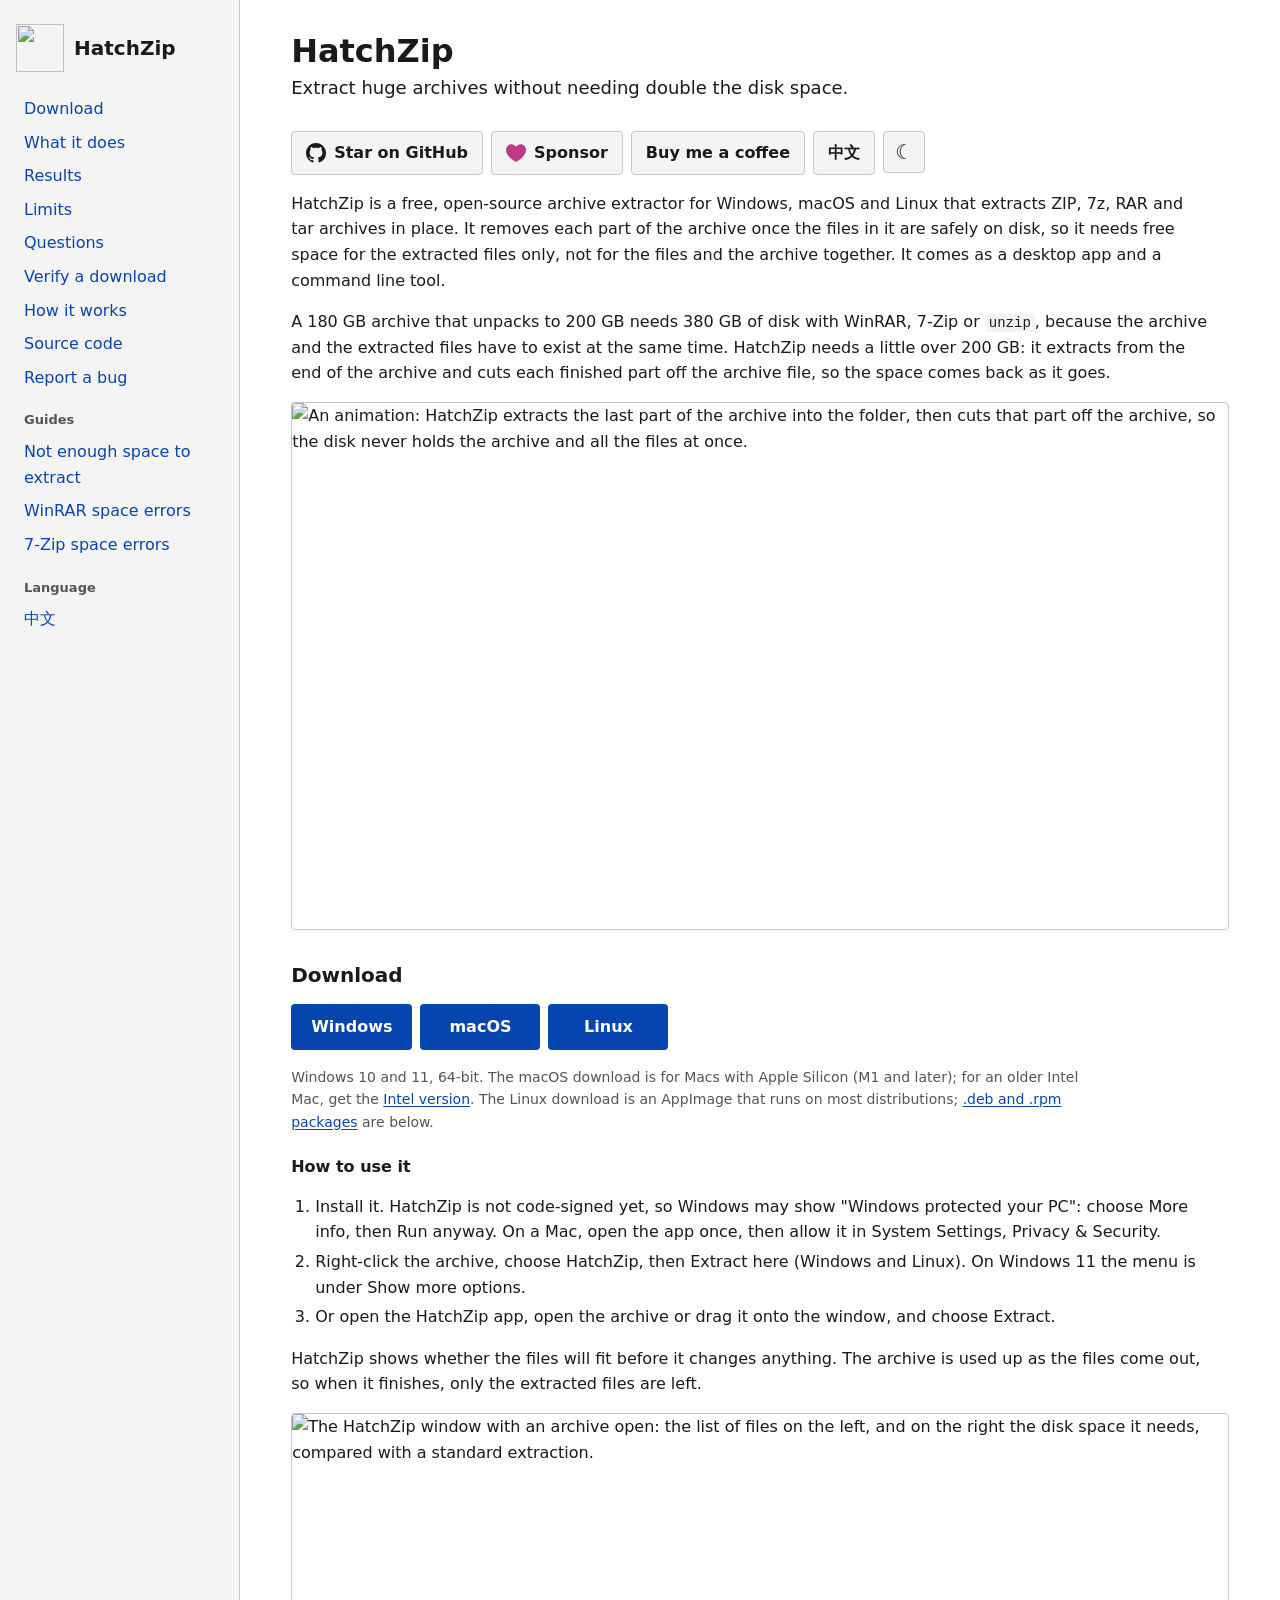
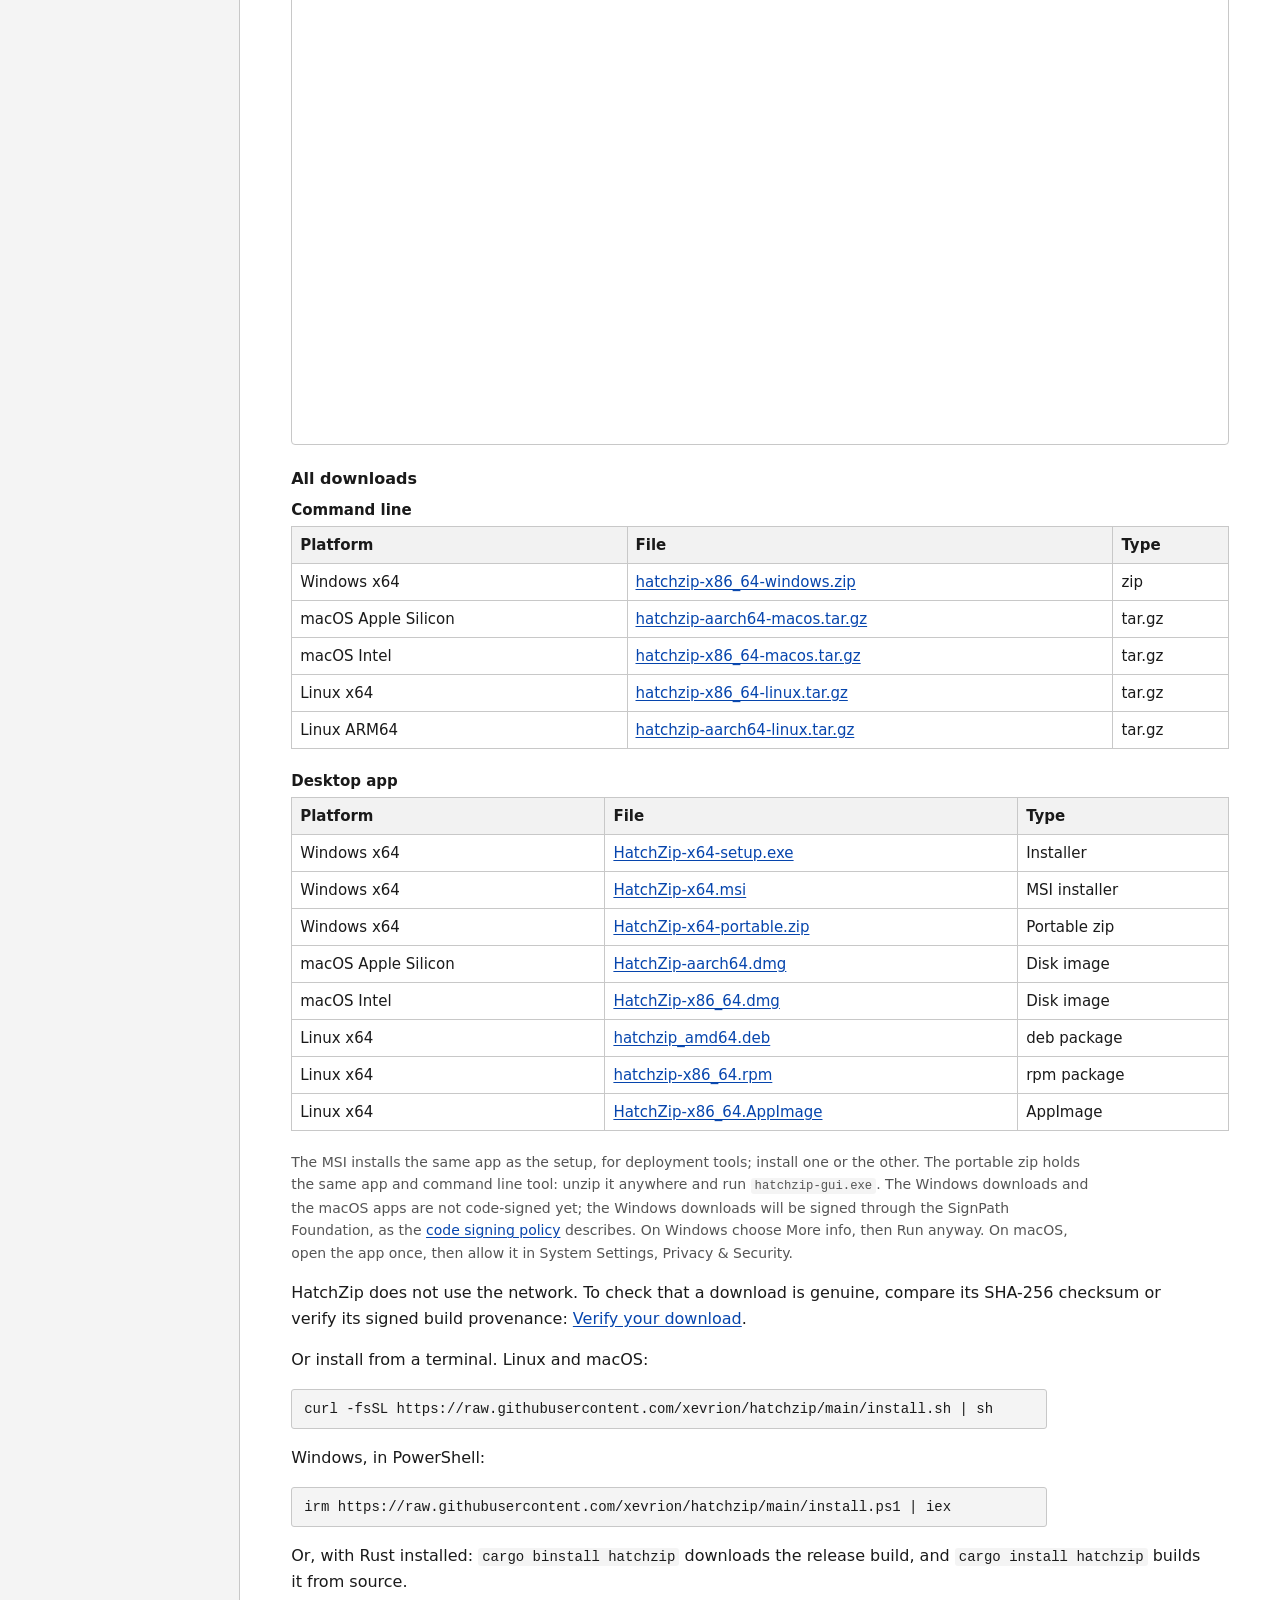
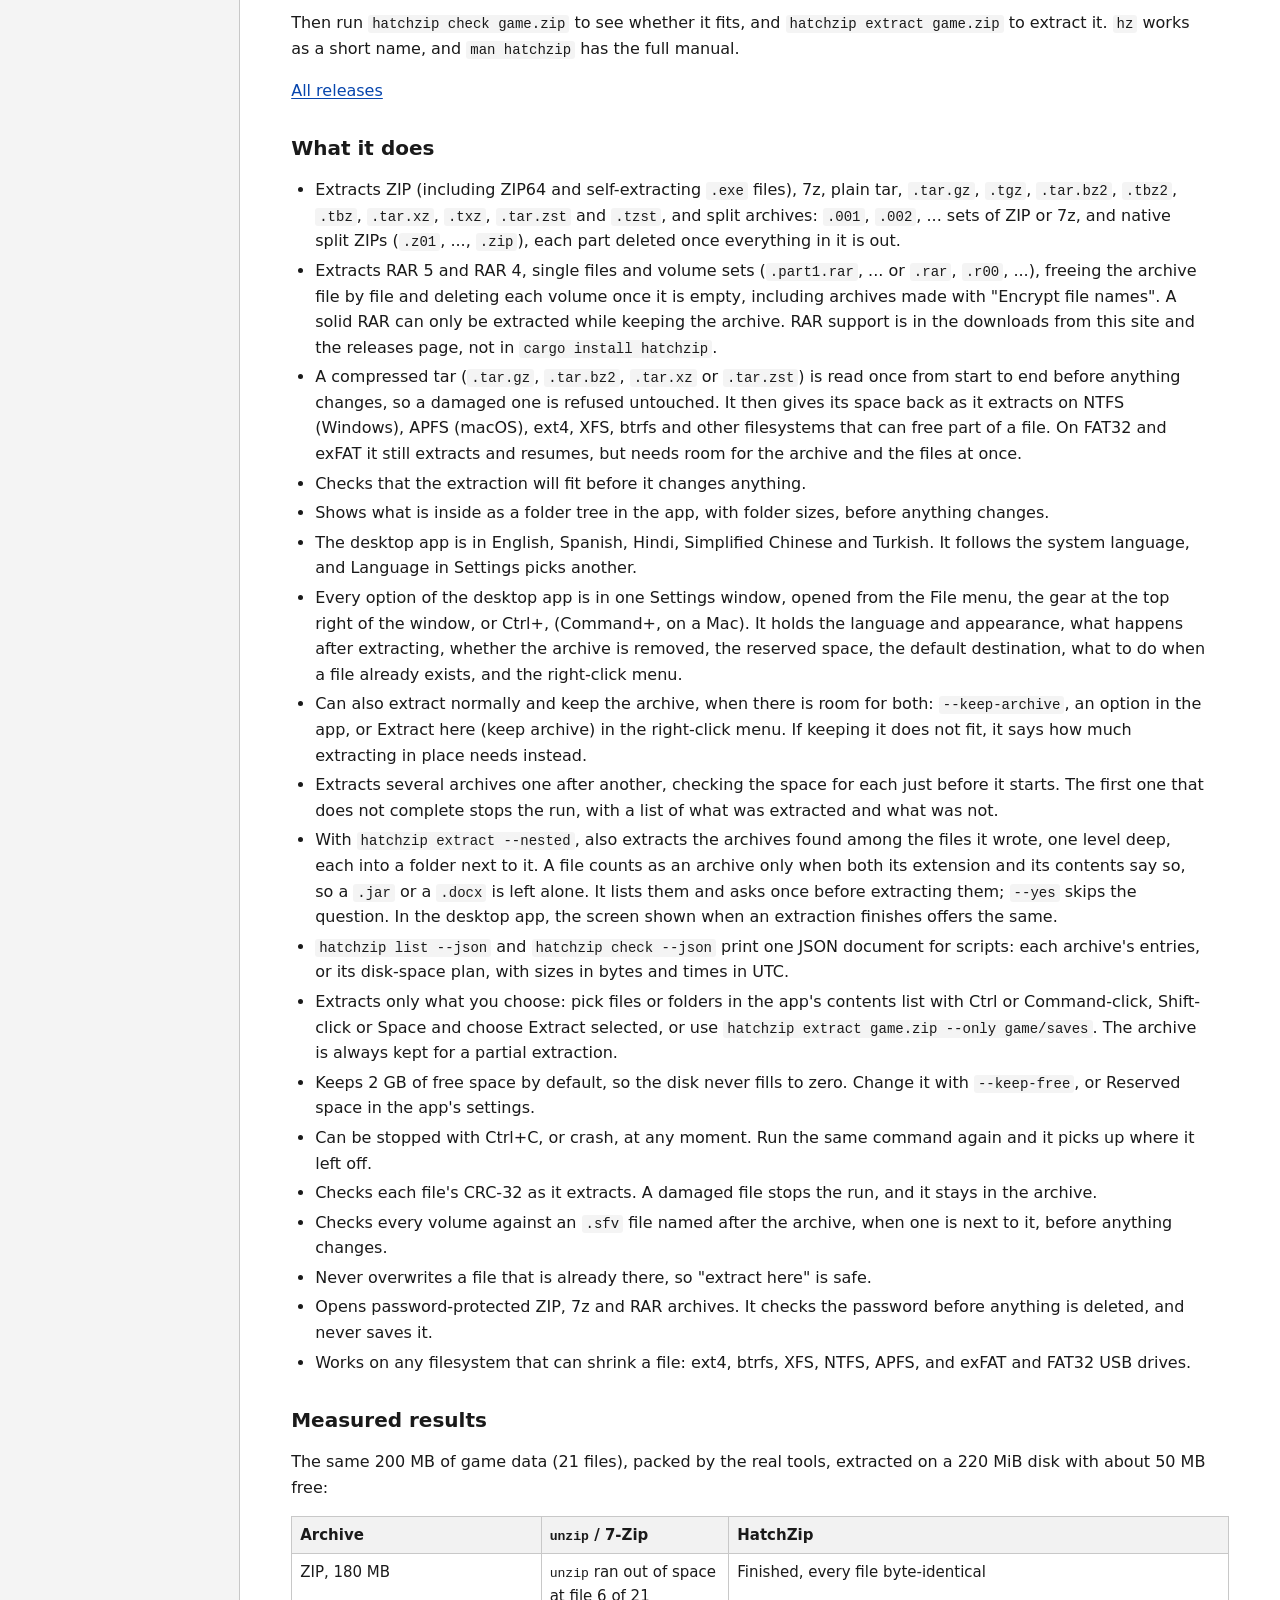
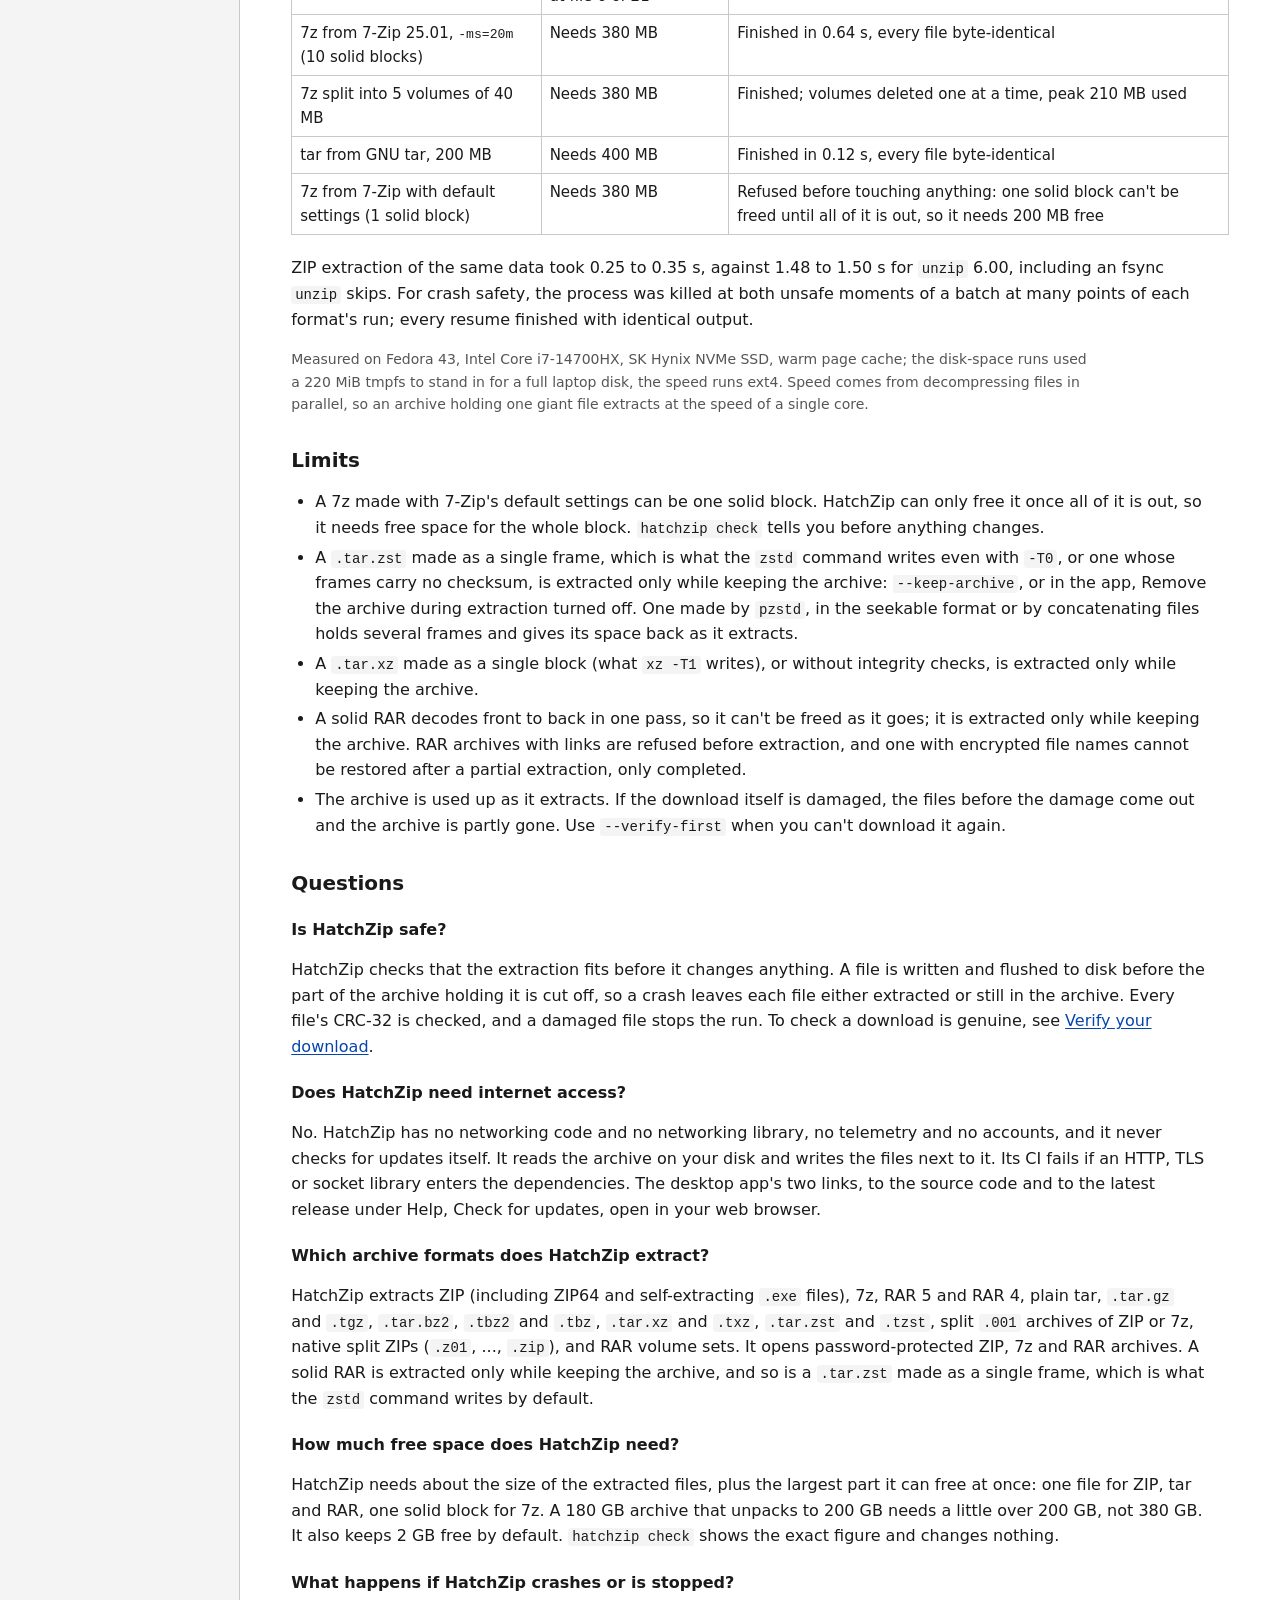
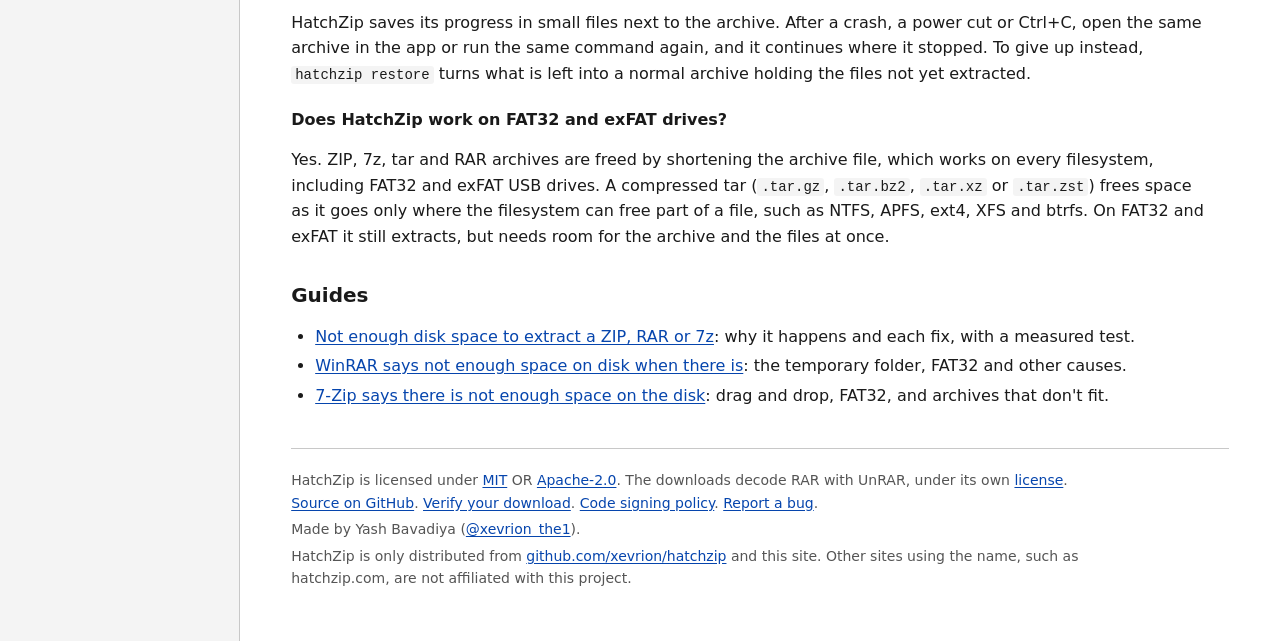
==== commit ea1995d2: "Merge remote-tracking branch 'origin/main' into docs/site-0.1.11" ====
--- a/site/index.html
+++ b/site/index.html
@@ -32,10 +32,10 @@
 {"@type":"FAQPage","@id":"https://hatchzip.dev/#faq","mainEntity":[
 {"@type":"Question","name":"Is HatchZip safe?","acceptedAnswer":{"@type":"Answer","text":"HatchZip checks that the extraction fits before it changes anything. A file is written and flushed to disk before the part of the archive holding it is cut off, so a crash leaves each file either extracted or still in the archive. Every file's CRC-32 is checked, and a damaged file stops the run. To check a download is genuine, see Verify your download."}},
 {"@type":"Question","name":"Does HatchZip need internet access?","acceptedAnswer":{"@type":"Answer","text":"No. HatchZip has no networking code and no networking library, no telemetry and no accounts, and it never checks for updates itself. It reads the archive on your disk and writes the files next to it. Its CI fails if an HTTP, TLS or socket library enters the dependencies. The desktop app's two links, to the source code and to the latest release under Help, Check for updates, open in your web browser."}},
-{"@type":"Question","name":"Which archive formats does HatchZip extract?","acceptedAnswer":{"@type":"Answer","text":"HatchZip extracts ZIP (including ZIP64 and self-extracting .exe files), 7z, RAR 5 and RAR 4, plain tar, .tar.gz and .tgz, .tar.xz and .txz, split .001 archives of ZIP or 7z, and RAR volume sets. It opens password-protected ZIP, 7z and RAR archives. A solid RAR is extracted only while keeping the archive. .tar.zst is not supported yet."}},
+{"@type":"Question","name":"Which archive formats does HatchZip extract?","acceptedAnswer":{"@type":"Answer","text":"HatchZip extracts ZIP (including ZIP64 and self-extracting .exe files), 7z, RAR 5 and RAR 4, plain tar, .tar.gz and .tgz, .tar.bz2, .tbz2 and .tbz, .tar.xz and .txz, .tar.zst and .tzst, split .001 archives of ZIP or 7z, native split ZIPs (.z01, ..., .zip), and RAR volume sets. It opens password-protected ZIP, 7z and RAR archives. A solid RAR is extracted only while keeping the archive, and so is a .tar.zst made as a single frame, which is what the zstd command writes by default."}},
 {"@type":"Question","name":"How much free space does HatchZip need?","acceptedAnswer":{"@type":"Answer","text":"HatchZip needs about the size of the extracted files, plus the largest part it can free at once: one file for ZIP, tar and RAR, one solid block for 7z. A 180 GB archive that unpacks to 200 GB needs a little over 200 GB, not 380 GB. It also keeps 2 GB free by default. hatchzip check shows the exact figure and changes nothing."}},
 {"@type":"Question","name":"What happens if HatchZip crashes or is stopped?","acceptedAnswer":{"@type":"Answer","text":"HatchZip saves its progress in small files next to the archive. After a crash, a power cut or Ctrl+C, open the same archive in the app or run the same command again, and it continues where it stopped. To give up instead, hatchzip restore turns what is left into a normal archive holding the files not yet extracted."}},
-{"@type":"Question","name":"Does HatchZip work on FAT32 and exFAT drives?","acceptedAnswer":{"@type":"Answer","text":"Yes. ZIP, 7z, tar and RAR archives are freed by shortening the archive file, which works on every filesystem, including FAT32 and exFAT USB drives. A .tar.gz frees space as it goes only where the filesystem can free part of a file, such as NTFS, APFS, ext4, XFS and btrfs. On FAT32 and exFAT it still extracts, but needs room for the archive and the files at once."}}
+{"@type":"Question","name":"Does HatchZip work on FAT32 and exFAT drives?","acceptedAnswer":{"@type":"Answer","text":"Yes. ZIP, 7z, tar and RAR archives are freed by shortening the archive file, which works on every filesystem, including FAT32 and exFAT USB drives. A compressed tar (.tar.gz, .tar.bz2, .tar.xz or .tar.zst) frees space as it goes only where the filesystem can free part of a file, such as NTFS, APFS, ext4, XFS and btrfs. On FAT32 and exFAT it still extracts, but needs room for the archive and the files at once."}}
 ]}
 ]}
 </script>
@@ -158,14 +158,19 @@
 <section aria-labelledby="features">
 <h2 id="features">What it does</h2>
 <ul>
-<li>Extracts ZIP (including ZIP64 and self-extracting <code>.exe</code> files), 7z, plain tar, <code>.tar.gz</code>, <code>.tgz</code>, <code>.tar.xz</code> and <code>.txz</code>, and split archives (<code>.001</code>, <code>.002</code>, ...) of ZIP or 7z.</li>
+<li>Extracts ZIP (including ZIP64 and self-extracting <code>.exe</code> files), 7z, plain tar, <code>.tar.gz</code>, <code>.tgz</code>, <code>.tar.bz2</code>, <code>.tbz2</code>, <code>.tbz</code>, <code>.tar.xz</code>, <code>.txz</code>, <code>.tar.zst</code> and <code>.tzst</code>, and split archives: <code>.001</code>, <code>.002</code>, ... sets of ZIP or 7z, and native split ZIPs (<code>.z01</code>, ..., <code>.zip</code>), each part deleted once everything in it is out.</li>
 <li>Extracts RAR 5 and RAR 4, single files and volume sets (<code>.part1.rar</code>, ... or <code>.rar</code>, <code>.r00</code>, ...), freeing the archive file by file and deleting each volume once it is empty, including archives made with "Encrypt file names". A solid RAR can only be extracted while keeping the archive. RAR support is in the downloads from this site and the releases page, not in <code>cargo install hatchzip</code>.</li>
-<li>A <code>.tar.gz</code> or <code>.tar.xz</code> is read once from start to end before anything changes, so a damaged one is refused untouched. It then gives its space back as it extracts on NTFS (Windows), APFS (macOS), ext4, XFS, btrfs and other filesystems that can free part of a file. On FAT32 and exFAT it still extracts and resumes, but needs room for the archive and the files at once.</li>
+<li>A compressed tar (<code>.tar.gz</code>, <code>.tar.bz2</code>, <code>.tar.xz</code> or <code>.tar.zst</code>) is read once from start to end before anything changes, so a damaged one is refused untouched. It then gives its space back as it extracts on NTFS (Windows), APFS (macOS), ext4, XFS, btrfs and other filesystems that can free part of a file. On FAT32 and exFAT it still extracts and resumes, but needs room for the archive and the files at once.</li>
 <li>Checks that the extraction will fit before it changes anything.</li>
 <li>Shows what is inside as a folder tree in the app, with folder sizes, before anything changes.</li>
+<li>The desktop app is in English, Spanish, Hindi, Simplified Chinese and Turkish. It follows the system language, and Language in Settings picks another.</li>
+<li>Every option of the desktop app is in one Settings window, opened from the File menu, the gear at the top right of the window, or Ctrl+, (Command+, on a Mac). It holds the language and appearance, what happens after extracting, whether the archive is removed, the reserved space, the default destination, what to do when a file already exists, and the right-click menu.</li>
 <li>Can also extract normally and keep the archive, when there is room for both: <code>--keep-archive</code>, an option in the app, or Extract here (keep archive) in the right-click menu. If keeping it does not fit, it says how much extracting in place needs instead.</li>
 <li>Extracts several archives one after another, checking the space for each just before it starts. The first one that does not complete stops the run, with a list of what was extracted and what was not.</li>
-<li>Keeps 2 GB of free space by default, so the disk never fills to zero. Change it with <code>--keep-free</code>.</li>
+<li>With <code>hatchzip extract --nested</code>, also extracts the archives found among the files it wrote, one level deep, each into a folder next to it. A file counts as an archive only when both its extension and its contents say so, so a <code>.jar</code> or a <code>.docx</code> is left alone. It lists them and asks once before extracting them; <code>--yes</code> skips the question. In the desktop app, the screen shown when an extraction finishes offers the same.</li>
+<li><code>hatchzip list --json</code> and <code>hatchzip check --json</code> print one JSON document for scripts: each archive's entries, or its disk-space plan, with sizes in bytes and times in UTC.</li>
+<li>Extracts only what you choose: pick files or folders in the app's contents list with Ctrl or Command-click, Shift-click or Space and choose Extract selected, or use <code>hatchzip extract game.zip --only game/saves</code>. The archive is always kept for a partial extraction.</li>
+<li>Keeps 2 GB of free space by default, so the disk never fills to zero. Change it with <code>--keep-free</code>, or Reserved space in the app's settings.</li>
 <li>Can be stopped with Ctrl+C, or crash, at any moment. Run the same command again and it picks up where it left off.</li>
 <li>Checks each file's CRC-32 as it extracts. A damaged file stops the run, and it stays in the archive.</li>
 <li>Checks every volume against an <code>.sfv</code> file named after the archive, when one is next to it, before anything changes.</li>
@@ -198,7 +203,7 @@
 <h2 id="limits">Limits</h2>
 <ul>
 <li>A 7z made with 7-Zip's default settings can be one solid block. HatchZip can only free it once all of it is out, so it needs free space for the whole block. <code>hatchzip check</code> tells you before anything changes.</li>
-<li><code>.tar.zst</code> is not supported yet. It is refused before extraction.</li>
+<li>A <code>.tar.zst</code> made as a single frame, which is what the <code>zstd</code> command writes even with <code>-T0</code>, or one whose frames carry no checksum, is extracted only while keeping the archive: <code>--keep-archive</code>, or in the app, Remove the archive during extraction turned off. One made by <code>pzstd</code>, in the seekable format or by concatenating files holds several frames and gives its space back as it extracts.</li>
 <li>A <code>.tar.xz</code> made as a single block (what <code>xz -T1</code> writes), or without integrity checks, is extracted only while keeping the archive.</li>
 <li>A solid RAR decodes front to back in one pass, so it can't be freed as it goes; it is extracted only while keeping the archive. RAR archives with links are refused before extraction, and one with encrypted file names cannot be restored after a partial extraction, only completed.</li>
 <li>The archive is used up as it extracts. If the download itself is damaged, the files before the damage come out and the archive is partly gone. Use <code>--verify-first</code> when you can't download it again.</li>
@@ -212,13 +217,13 @@
 <h3>Does HatchZip need internet access?</h3>
 <p>No. HatchZip has no networking code and no networking library, no telemetry and no accounts, and it never checks for updates itself. It reads the archive on your disk and writes the files next to it. Its CI fails if an HTTP, TLS or socket library enters the dependencies. The desktop app's two links, to the source code and to the latest release under Help, Check for updates, open in your web browser.</p>
 <h3>Which archive formats does HatchZip extract?</h3>
-<p>HatchZip extracts ZIP (including ZIP64 and self-extracting <code>.exe</code> files), 7z, RAR 5 and RAR 4, plain tar, <code>.tar.gz</code> and <code>.tgz</code>, <code>.tar.xz</code> and <code>.txz</code>, split <code>.001</code> archives of ZIP or 7z, and RAR volume sets. It opens password-protected ZIP, 7z and RAR archives. A solid RAR is extracted only while keeping the archive. <code>.tar.zst</code> is not supported yet.</p>
+<p>HatchZip extracts ZIP (including ZIP64 and self-extracting <code>.exe</code> files), 7z, RAR 5 and RAR 4, plain tar, <code>.tar.gz</code> and <code>.tgz</code>, <code>.tar.bz2</code>, <code>.tbz2</code> and <code>.tbz</code>, <code>.tar.xz</code> and <code>.txz</code>, <code>.tar.zst</code> and <code>.tzst</code>, split <code>.001</code> archives of ZIP or 7z, native split ZIPs (<code>.z01</code>, ..., <code>.zip</code>), and RAR volume sets. It opens password-protected ZIP, 7z and RAR archives. A solid RAR is extracted only while keeping the archive, and so is a <code>.tar.zst</code> made as a single frame, which is what the <code>zstd</code> command writes by default.</p>
 <h3>How much free space does HatchZip need?</h3>
 <p>HatchZip needs about the size of the extracted files, plus the largest part it can free at once: one file for ZIP, tar and RAR, one solid block for 7z. A 180 GB archive that unpacks to 200 GB needs a little over 200 GB, not 380 GB. It also keeps 2 GB free by default. <code>hatchzip check</code> shows the exact figure and changes nothing.</p>
 <h3>What happens if HatchZip crashes or is stopped?</h3>
 <p>HatchZip saves its progress in small files next to the archive. After a crash, a power cut or Ctrl+C, open the same archive in the app or run the same command again, and it continues where it stopped. To give up instead, <code>hatchzip restore</code> turns what is left into a normal archive holding the files not yet extracted.</p>
 <h3>Does HatchZip work on FAT32 and exFAT drives?</h3>
-<p>Yes. ZIP, 7z, tar and RAR archives are freed by shortening the archive file, which works on every filesystem, including FAT32 and exFAT USB drives. A <code>.tar.gz</code> frees space as it goes only where the filesystem can free part of a file, such as NTFS, APFS, ext4, XFS and btrfs. On FAT32 and exFAT it still extracts, but needs room for the archive and the files at once.</p>
+<p>Yes. ZIP, 7z, tar and RAR archives are freed by shortening the archive file, which works on every filesystem, including FAT32 and exFAT USB drives. A compressed tar (<code>.tar.gz</code>, <code>.tar.bz2</code>, <code>.tar.xz</code> or <code>.tar.zst</code>) frees space as it goes only where the filesystem can free part of a file, such as NTFS, APFS, ext4, XFS and btrfs. On FAT32 and exFAT it still extracts, but needs room for the archive and the files at once.</p>
 </section>
 
 <section aria-labelledby="guides">
